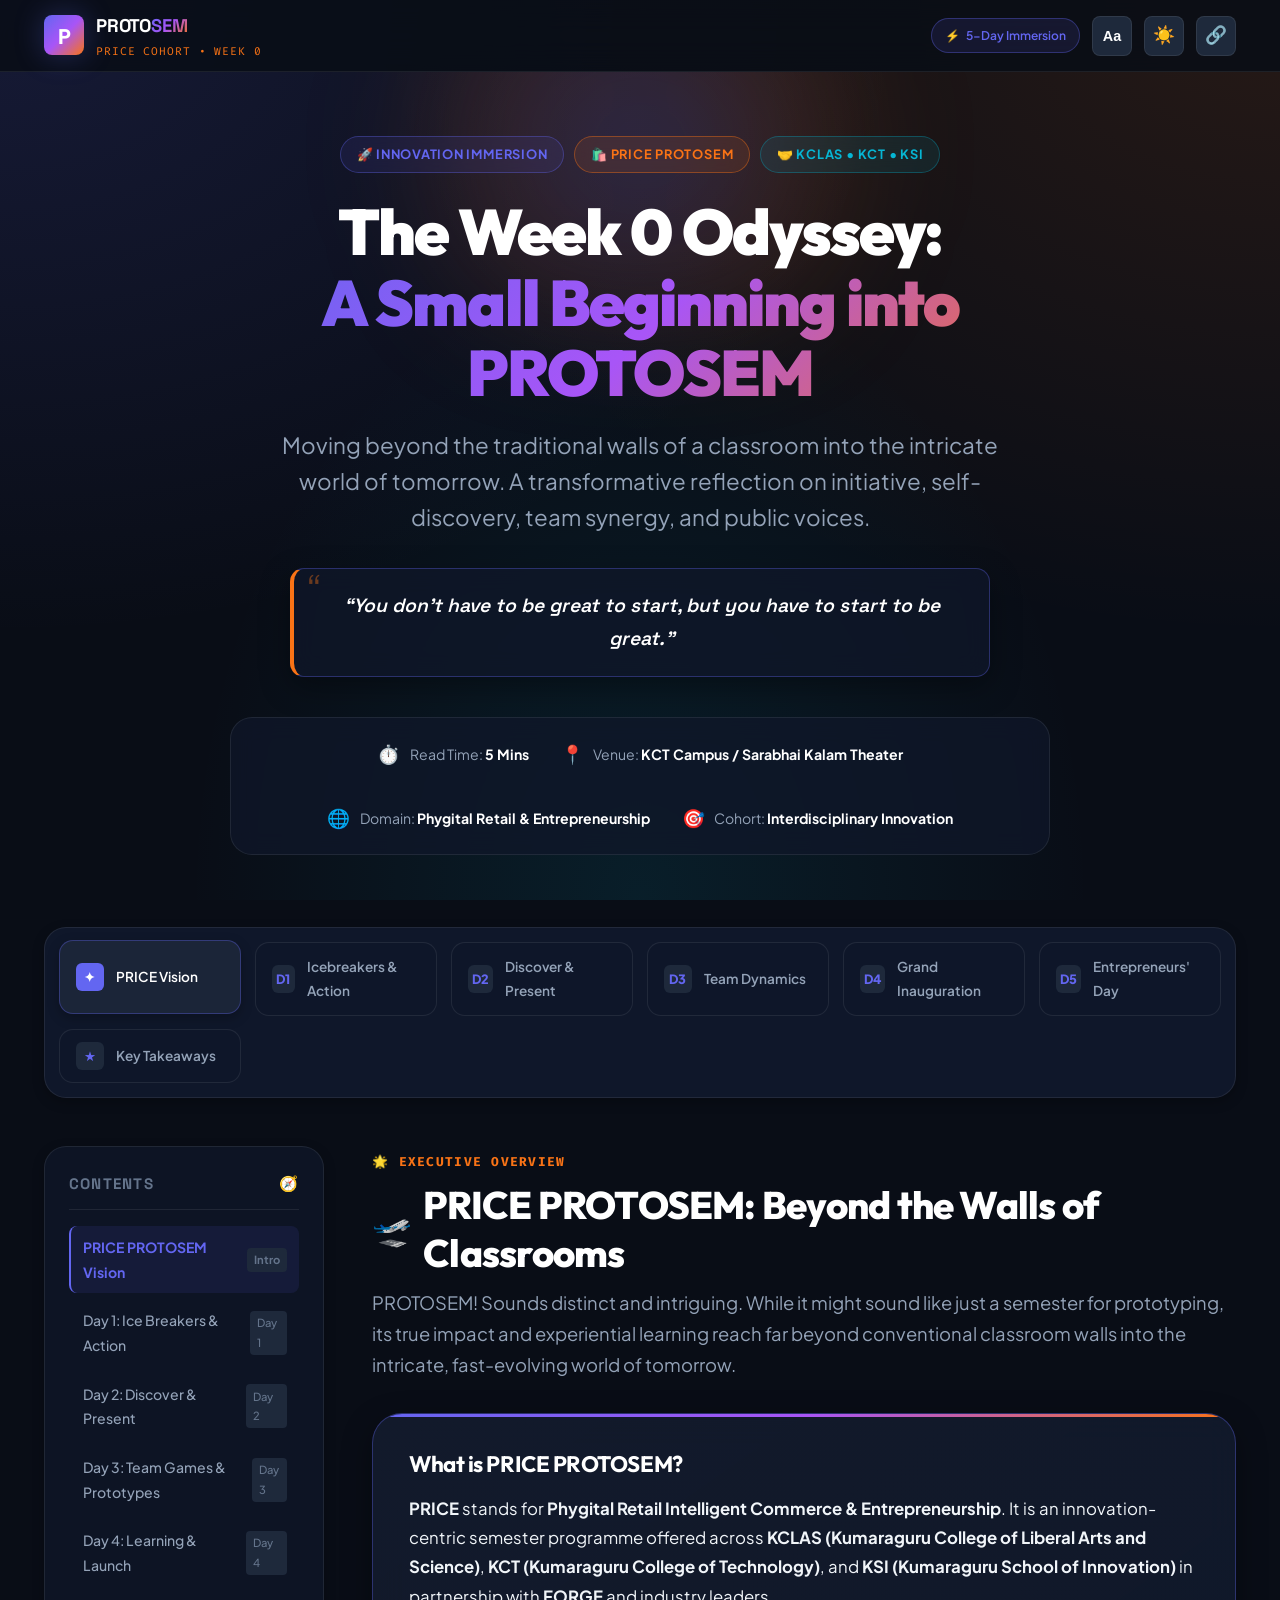
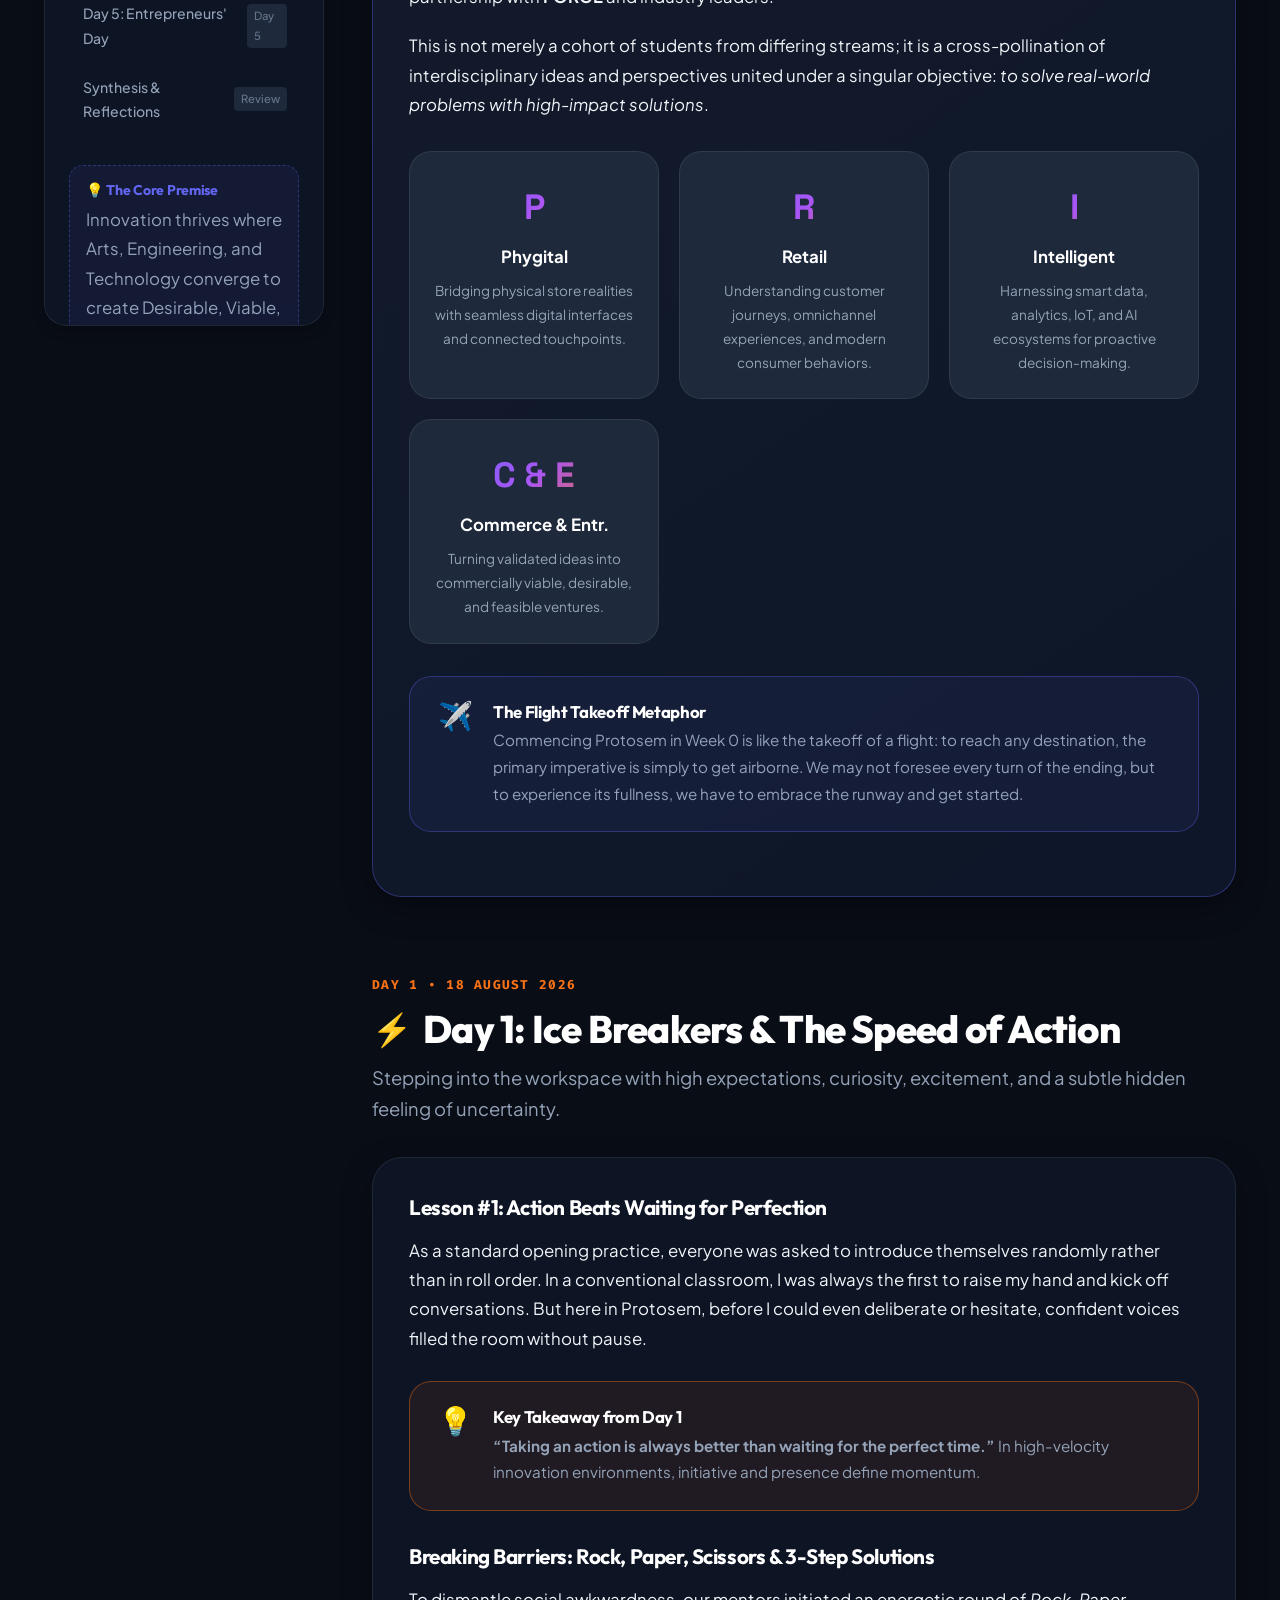
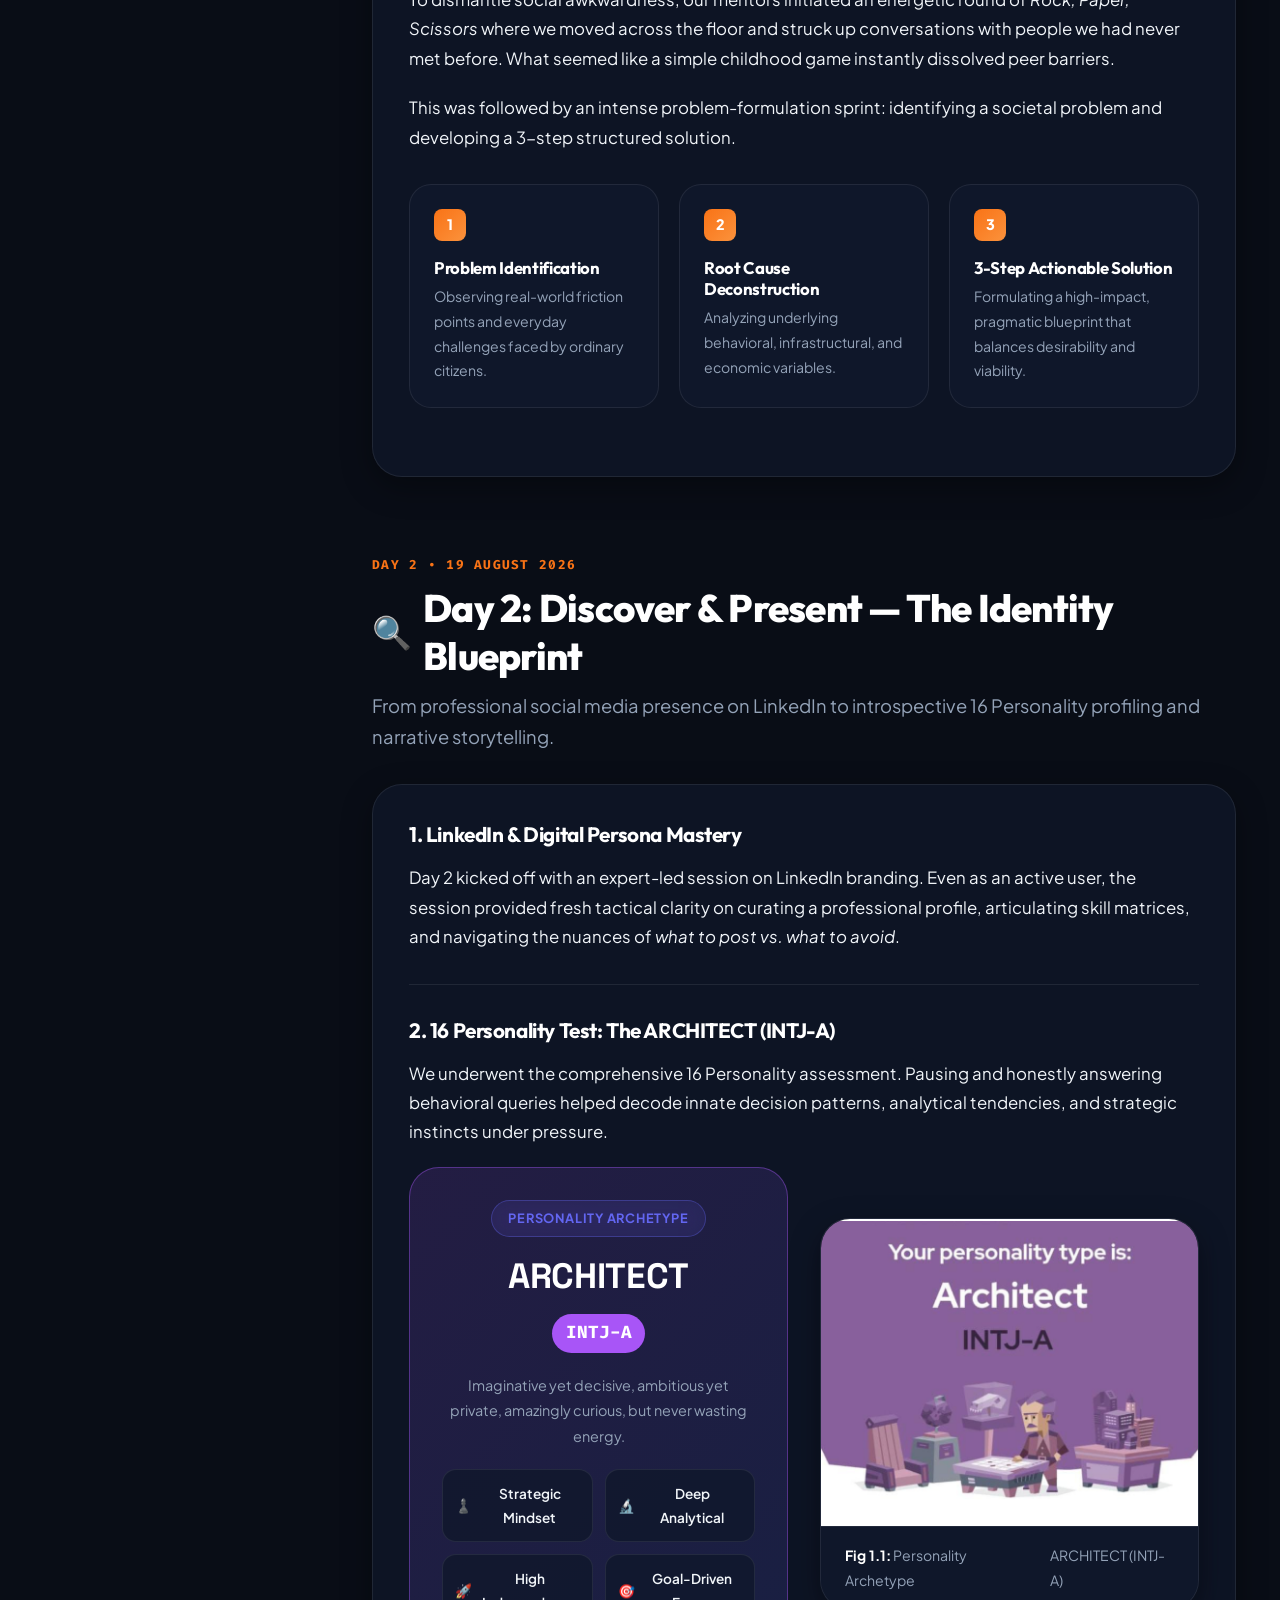
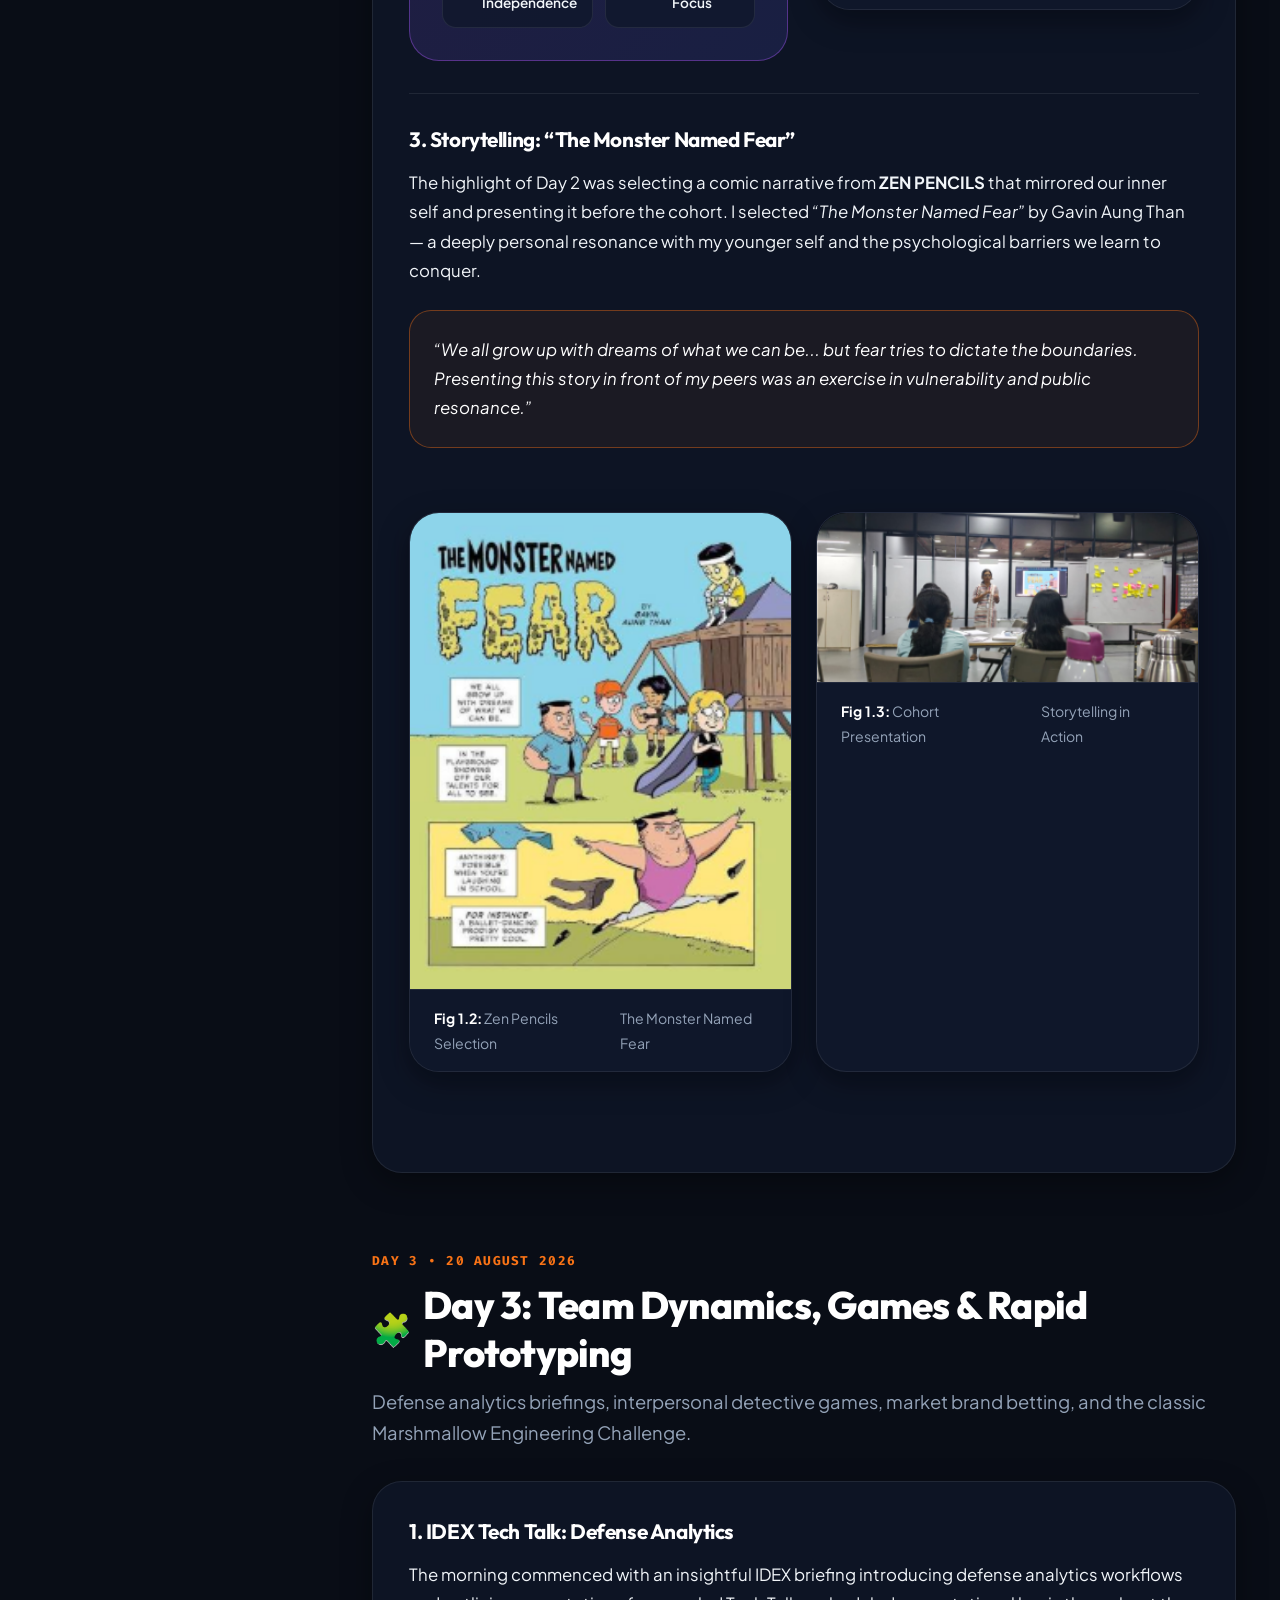
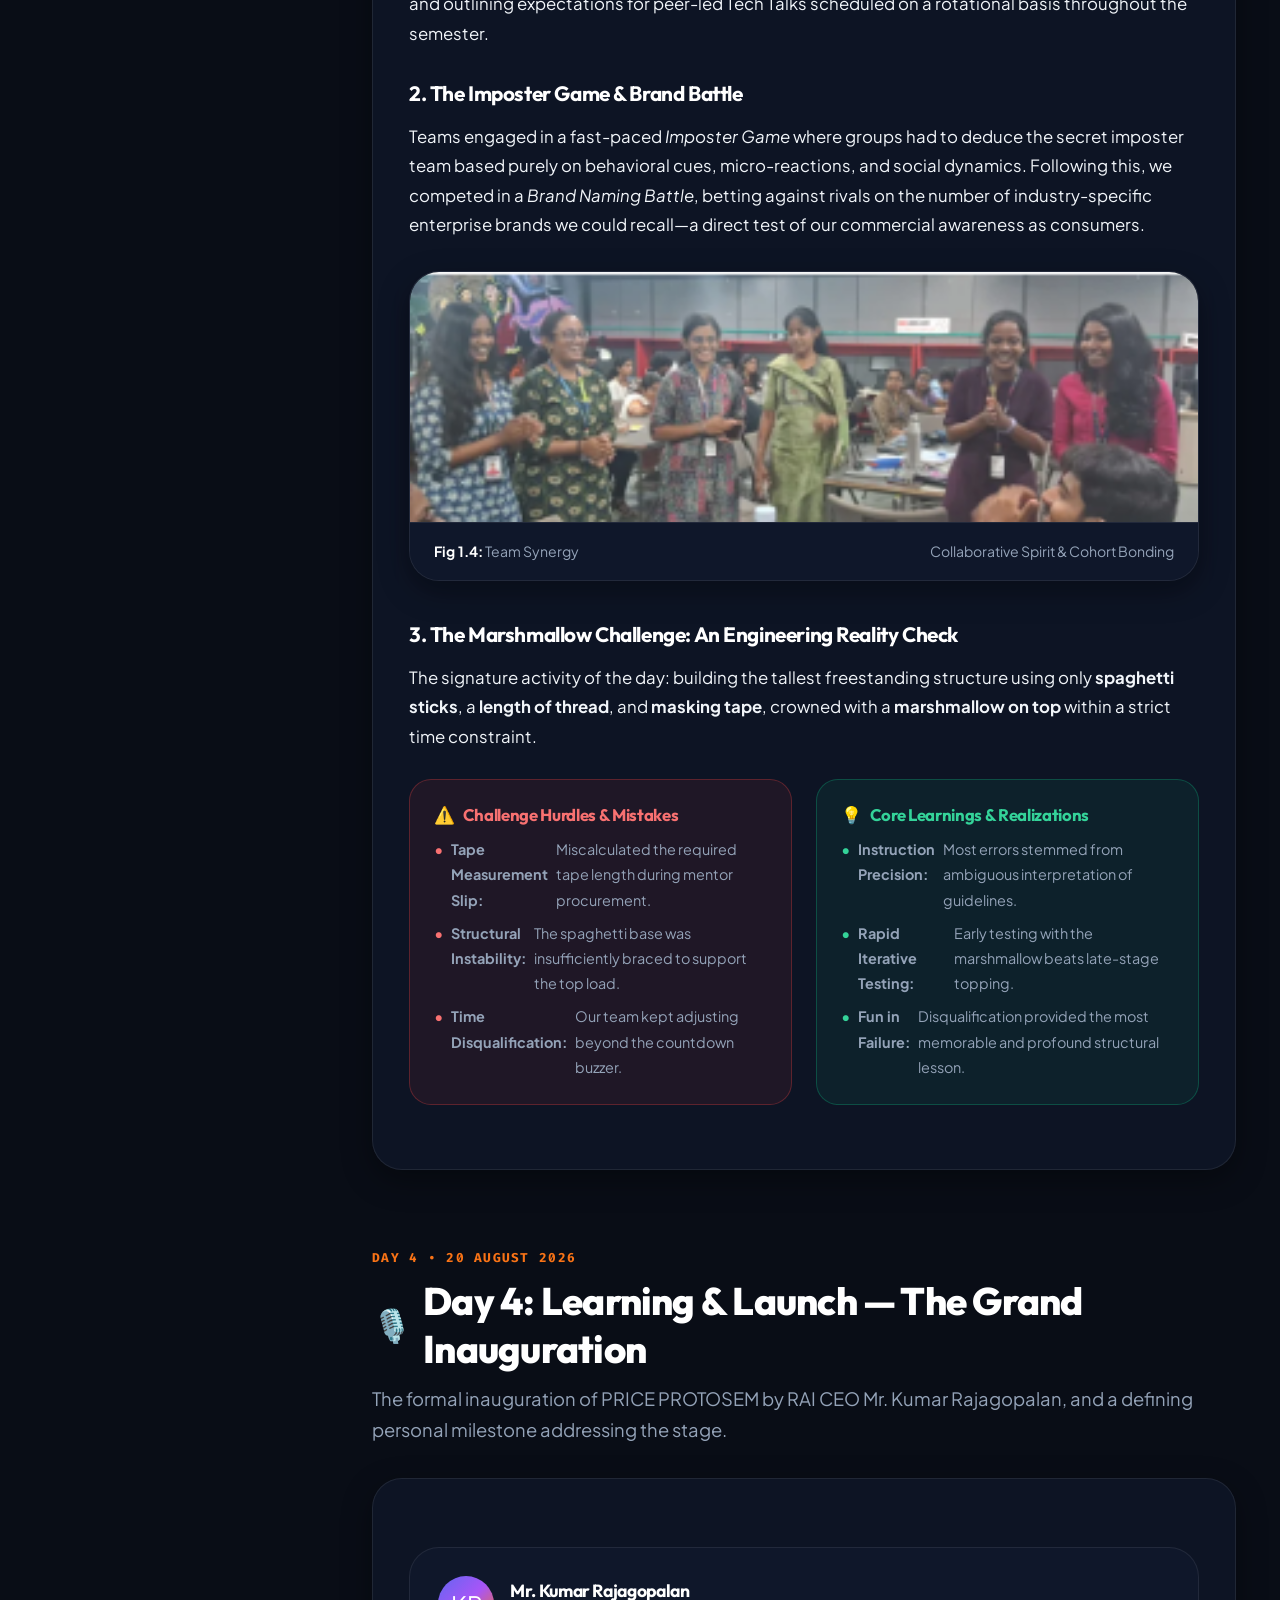
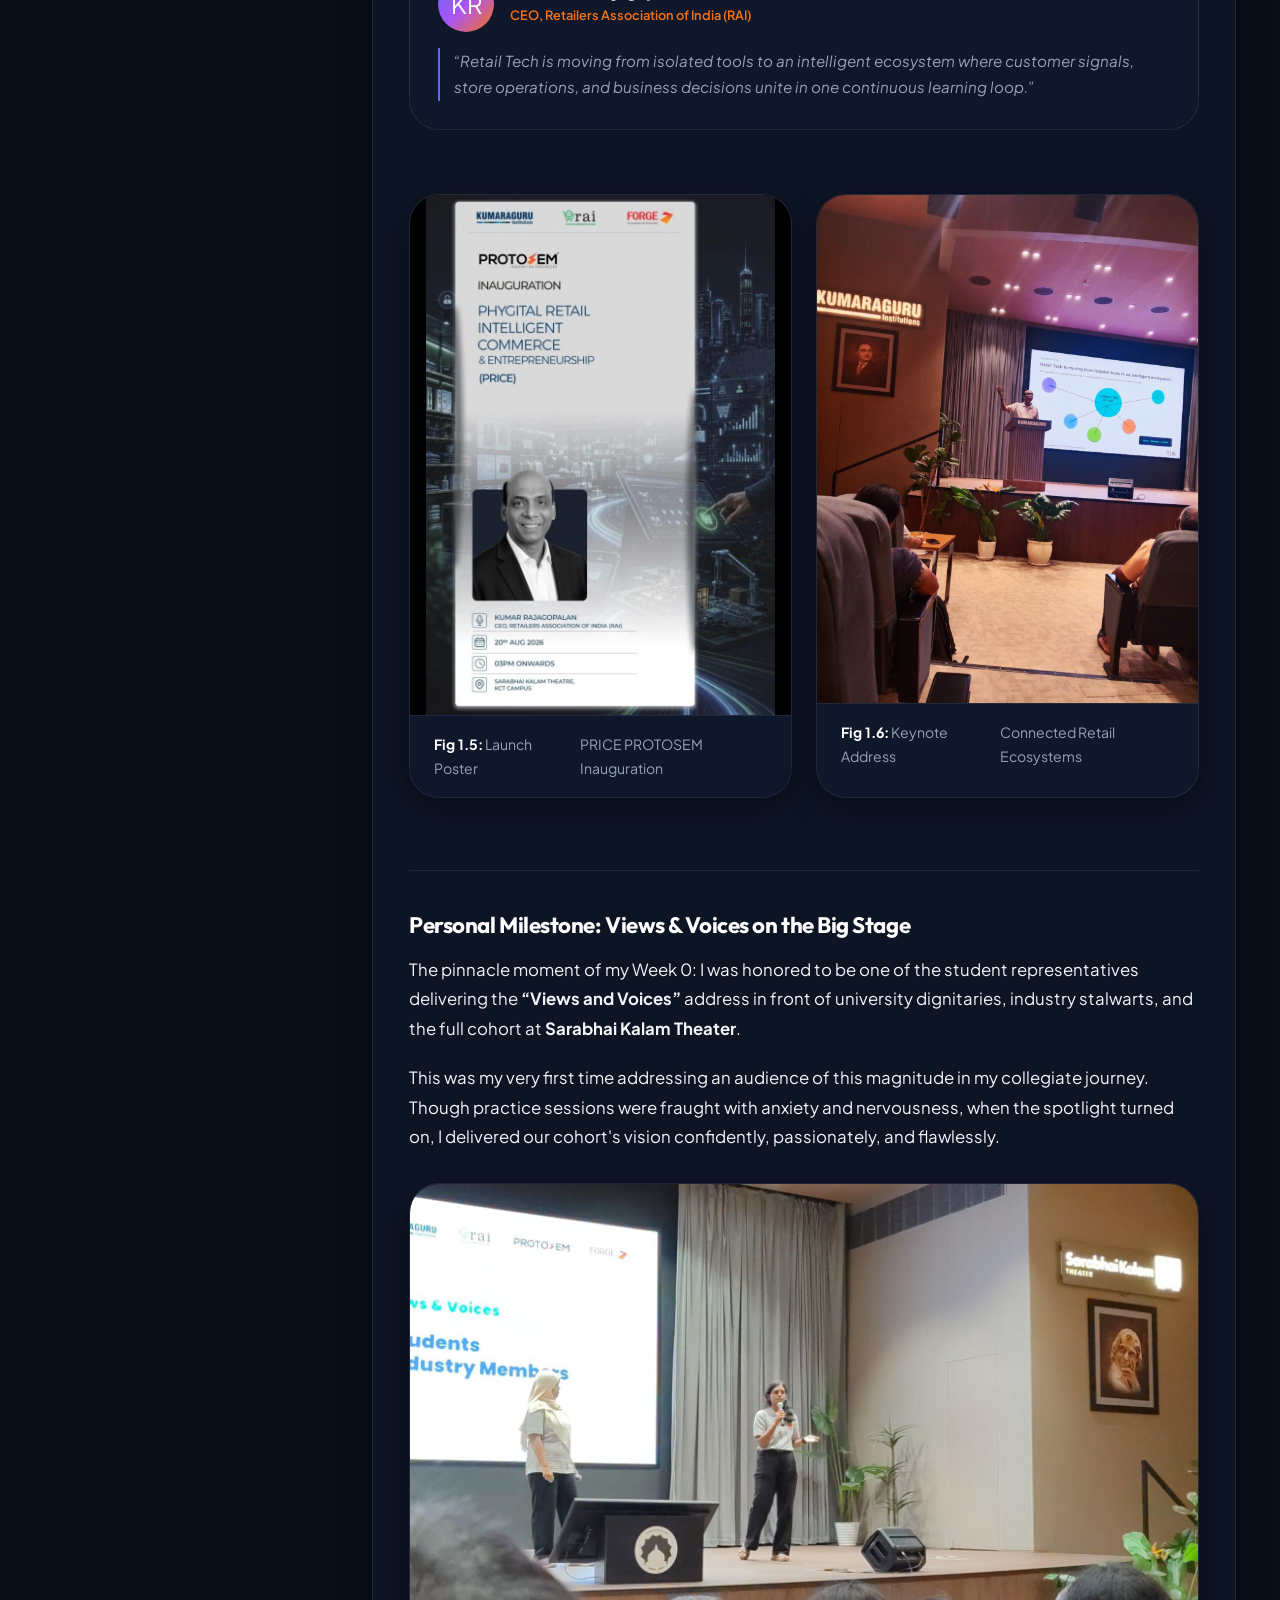
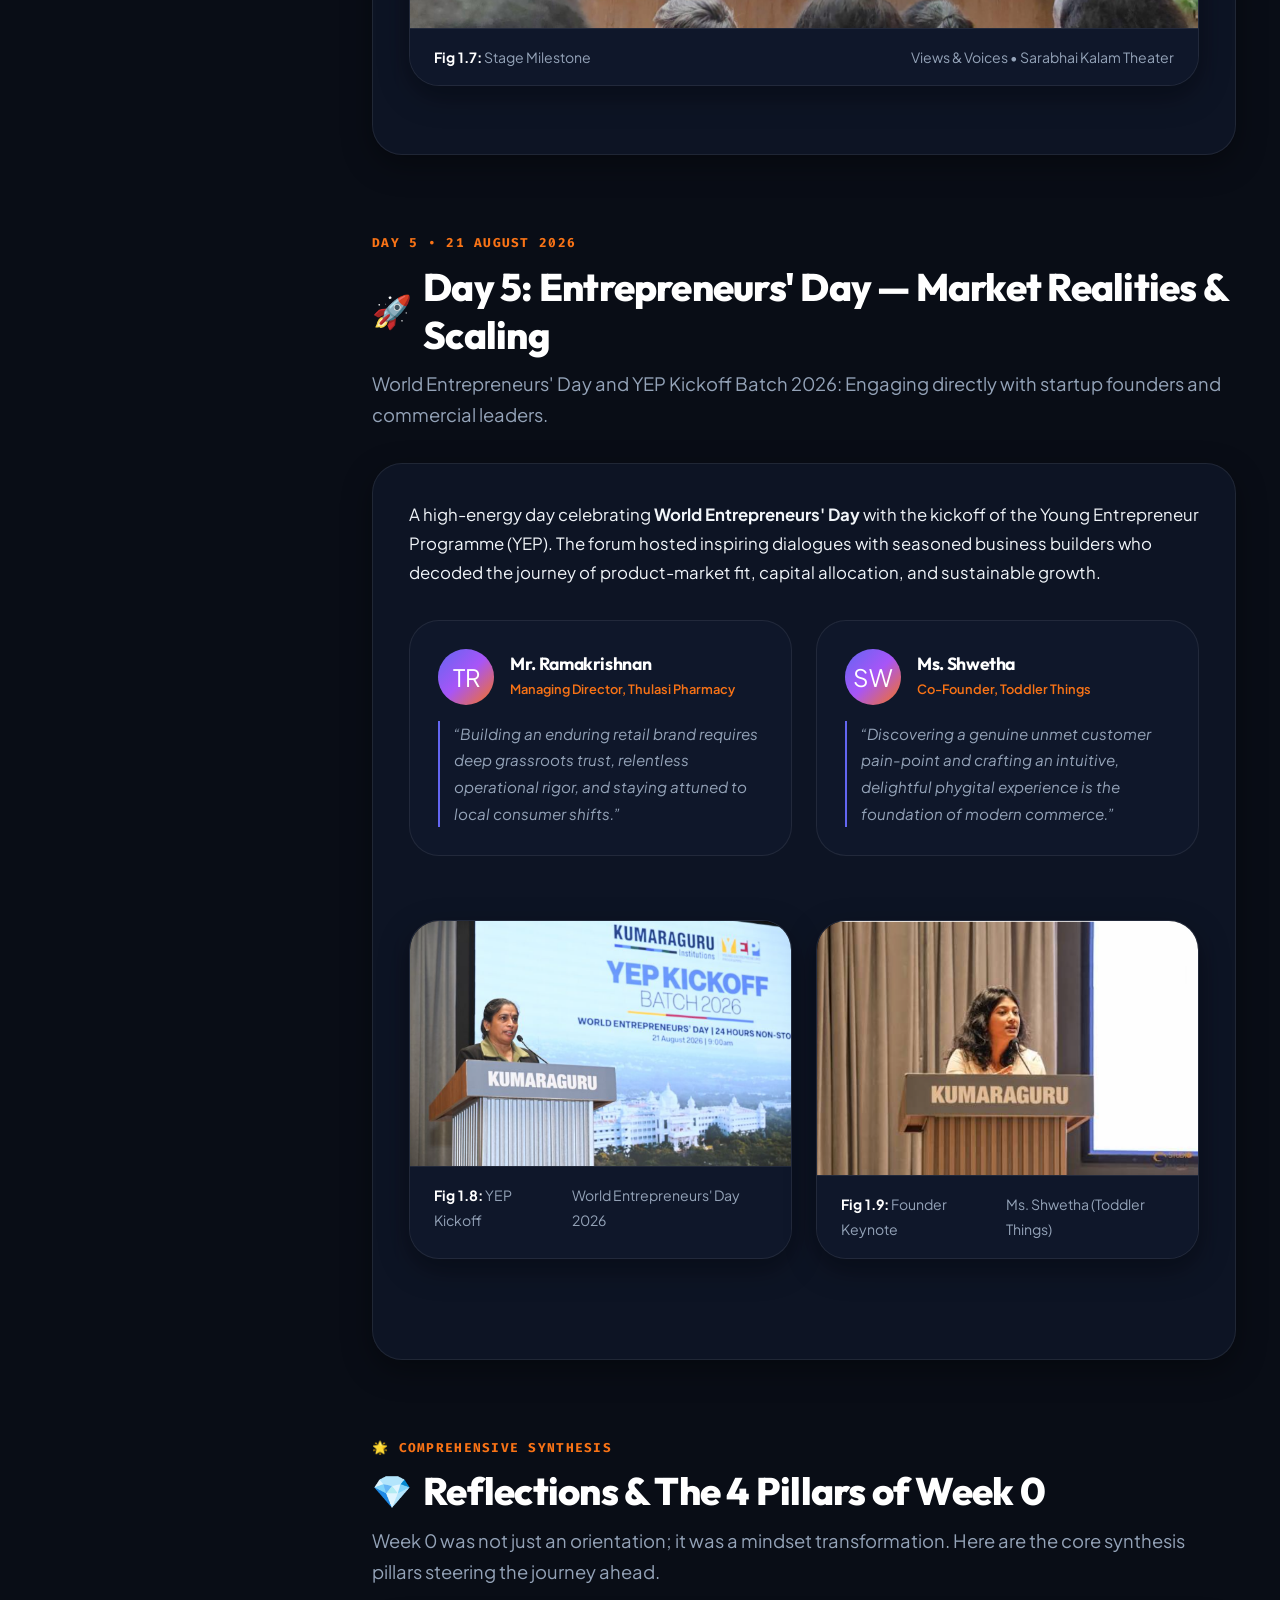
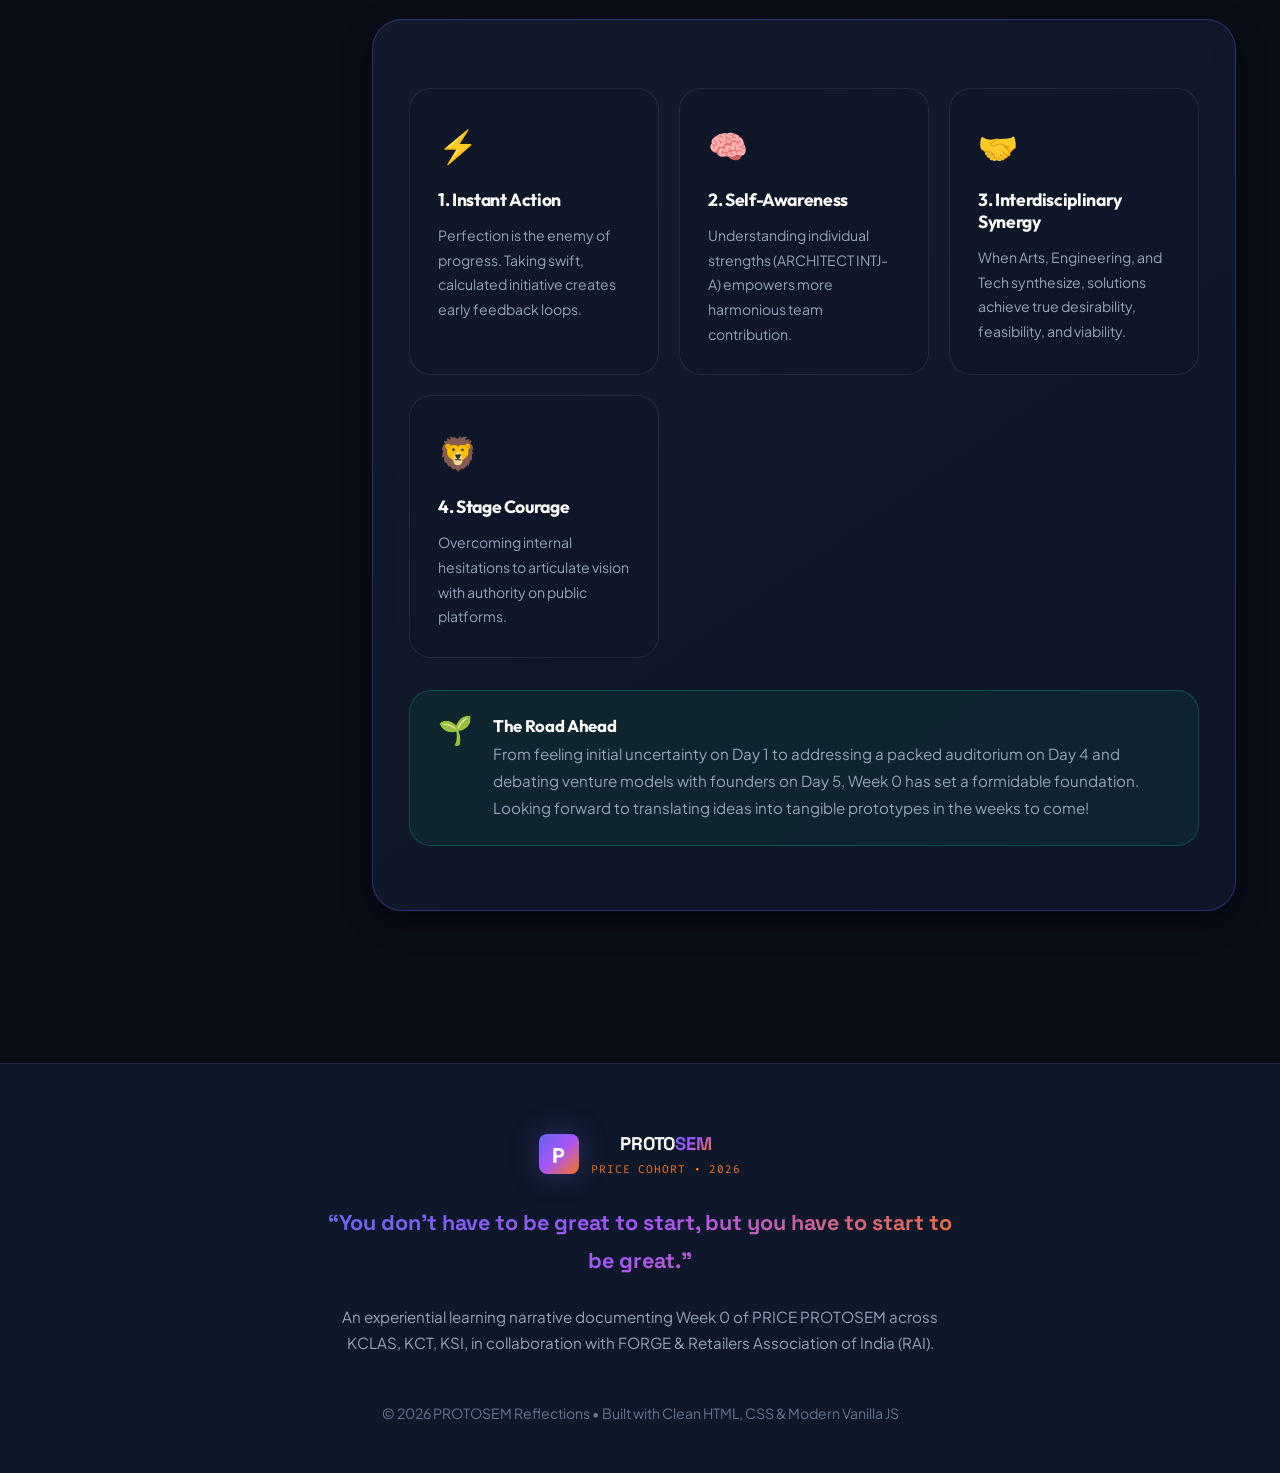
==== blogs/week0/index.html @ 446fb95b "feat: add PROTOSEM Week 0 interactive blog with 4 pillars and visual gallery" ====
<!DOCTYPE html>
<html lang="en" data-theme="dark">
<head>
  <meta charset="UTF-8">
  <meta name="viewport" content="width=device-width, initial-scale=1.0">
  <title>PROTOSEM: Week 0 Odyssey | PRICE Protosem Innovation Journey</title>
  <meta name="description" content="A comprehensive reflections blog and visual walkthrough of Week 0 at PRICE PROTOSEM: Phygital Retail Intelligent Commerce & Entrepreneurship across KCLAS, KCT, and KSI.">
  <meta name="author" content="PROTOSEM Innovator">

  <!-- Open Graph / Meta -->
  <meta property="og:type" content="article">
  <meta property="og:title" content="PROTOSEM: Week 0 Odyssey | PRICE Protosem Experience">
  <meta property="og:description" content="You don't have to be great to start, but you have to start to be great. Week 0 reflections on icebreakers, personality discovery, team dynamics, the grand inauguration, and entrepreneurship.">
  <meta property="og:image" content="assets/images/img_5.jpg">

  <!-- Stylesheet -->
  <link rel="stylesheet" href="assets/css/style.css">
  <link rel="icon" href="data:image/svg+xml,<svg xmlns='http://www.w3.org/2000/svg' viewBox='0 0 100 100'><text y='.9em' font-size='90'>🚀</text></svg>">
</head>
<body>

  <!-- Reading Progress Bar -->
  <div class="progress-container">
    <div class="progress-bar" id="progressBar"></div>
  </div>

  <!-- Top Sticky Navigation Bar -->
  <header class="site-header">
    <div class="header-container">
      <a href="#hero" class="brand-logo">
        <div class="brand-icon">P</div>
        <div class="brand-text">
          <div class="brand-title">PROTO<span>SEM</span></div>
          <div class="brand-sub">PRICE COHORT • WEEK 0</div>
        </div>
      </a>

      <div class="header-actions">
        <span class="nav-badge">
          <span>⚡</span> 5-Day Immersion
        </span>
        <button id="fontToggle" class="icon-btn" title="Toggle Font Size" aria-label="Toggle Font Size">
          <span style="font-weight: 800; font-size: 0.9rem;">Aa</span>
        </button>
        <button id="themeToggle" class="icon-btn" title="Switch Theme" aria-label="Toggle Theme">
          ☀️
        </button>
        <button id="shareBtn" class="icon-btn" title="Share Blog" aria-label="Share Blog">
          🔗
        </button>
      </div>
    </div>
  </header>

  <!-- Hero Section -->
  <section class="hero-section" id="hero">
    <div class="hero-glow"></div>
    <div class="hero-content">
      
      <div class="badge-row">
        <span class="pill-badge primary">🚀 Innovation Immersion</span>
        <span class="pill-badge orange">🛍️ PRICE Protosem</span>
        <span class="pill-badge cyan">🤝 KCLAS • KCT • KSI</span>
      </div>

      <h1 class="hero-title">
        The Week 0 Odyssey: <br>
        <span class="gradient-text">A Small Beginning into PROTOSEM</span>
      </h1>

      <p class="hero-subtitle">
        Moving beyond the traditional walls of a classroom into the intricate world of tomorrow. 
        A transformative reflection on initiative, self-discovery, team synergy, and public voices.
      </p>

      <div class="hero-quote-card">
        <span class="quote-mark">“</span>
        <div class="hero-quote-text">
          “You don’t have to be great to start, but you have to start to be great.”
        </div>
      </div>

      <div class="meta-stats-bar">
        <div class="meta-item">
          <span class="meta-icon">⏱️</span>
          <span>Read Time: <strong>5 Mins</strong></span>
        </div>
        <div class="meta-item">
          <span class="meta-icon">📍</span>
          <span>Venue: <strong>KCT Campus / Sarabhai Kalam Theater</strong></span>
        </div>
        <div class="meta-item">
          <span class="meta-icon">🌐</span>
          <span>Domain: <strong>Phygital Retail &amp; Entrepreneurship</strong></span>
        </div>
        <div class="meta-item">
          <span class="meta-icon">🎯</span>
          <span>Cohort: <strong>Interdisciplinary Innovation</strong></span>
        </div>
      </div>

    </div>
  </section>

  <!-- Quick Timeline Tracker Navigation -->
  <nav class="quick-nav-bar" aria-label="Week 0 Timeline">
    <div class="timeline-nav">
      <a href="#overview" class="timeline-btn active">
        <span class="day-num">✦</span>
        <span>PRICE Vision</span>
      </a>
      <a href="#day1" class="timeline-btn">
        <span class="day-num">D1</span>
        <span>Icebreakers &amp; Action</span>
      </a>
      <a href="#day2" class="timeline-btn">
        <span class="day-num">D2</span>
        <span>Discover &amp; Present</span>
      </a>
      <a href="#day3" class="timeline-btn">
        <span class="day-num">D3</span>
        <span>Team Dynamics</span>
      </a>
      <a href="#day4" class="timeline-btn">
        <span class="day-num">D4</span>
        <span>Grand Inauguration</span>
      </a>
      <a href="#day5" class="timeline-btn">
        <span class="day-num">D5</span>
        <span>Entrepreneurs' Day</span>
      </a>
      <a href="#synthesis" class="timeline-btn">
        <span class="day-num">★</span>
        <span>Key Takeaways</span>
      </a>
    </div>
  </nav>

  <!-- Main Grid Layout -->
  <div class="main-wrapper">

    <!-- Sticky Table of Contents Sidebar -->
    <aside class="sidebar-toc" aria-label="Table of contents">
      <div class="toc-header">
        <span>Contents</span>
        <span>🧭</span>
      </div>
      <ul class="toc-list">
        <li>
          <a href="#overview" class="toc-link active">
            <span>PRICE PROTOSEM Vision</span>
            <span class="toc-badge">Intro</span>
          </a>
        </li>
        <li>
          <a href="#day1" class="toc-link">
            <span>Day 1: Ice Breakers &amp; Action</span>
            <span class="toc-badge">Day 1</span>
          </a>
        </li>
        <li>
          <a href="#day2" class="toc-link">
            <span>Day 2: Discover &amp; Present</span>
            <span class="toc-badge">Day 2</span>
          </a>
        </li>
        <li>
          <a href="#day3" class="toc-link">
            <span>Day 3: Team Games &amp; Prototypes</span>
            <span class="toc-badge">Day 3</span>
          </a>
        </li>
        <li>
          <a href="#day4" class="toc-link">
            <span>Day 4: Learning &amp; Launch</span>
            <span class="toc-badge">Day 4</span>
          </a>
        </li>
        <li>
          <a href="#day5" class="toc-link">
            <span>Day 5: Entrepreneurs' Day</span>
            <span class="toc-badge">Day 5</span>
          </a>
        </li>
        <li>
          <a href="#synthesis" class="toc-link">
            <span>Synthesis &amp; Reflections</span>
            <span class="toc-badge">Review</span>
          </a>
        </li>
      </ul>

      <div class="sidebar-card">
        <h4>💡 The Core Premise</h4>
        <p>Innovation thrives where Arts, Engineering, and Technology converge to create Desirable, Viable, and Feasible solutions.</p>
      </div>
    </aside>

    <!-- Main Content Area -->
    <main class="content-area">

      <!-- Section: Overview & Vision -->
      <section class="story-section" id="overview">
        <div class="section-header">
          <div class="section-tag">🌟 Executive Overview</div>
          <h2 class="section-title">
            <span class="section-emoji">🛫</span>
            PRICE PROTOSEM: Beyond the Walls of Classrooms
          </h2>
          <p class="section-lead">
            PROTOSEM! Sounds distinct and intriguing. While it might sound like just a semester for prototyping, its true impact and experiential learning reach far beyond conventional classroom walls into the intricate, fast-evolving world of tomorrow.
          </p>
        </div>

        <div class="card highlight-card">
          <div class="card-top-accent"></div>
          <h3 style="margin-bottom: 1rem; font-size: 1.4rem;">What is PRICE PROTOSEM?</h3>
          <p>
            <strong>PRICE</strong> stands for <strong>Phygital Retail Intelligent Commerce &amp; Entrepreneurship</strong>. It is an innovation-centric semester programme offered across <strong>KCLAS (Kumaraguru College of Liberal Arts and Science)</strong>, <strong>KCT (Kumaraguru College of Technology)</strong>, and <strong>KSI (Kumaraguru School of Innovation)</strong> in partnership with <strong>FORGE</strong> and industry leaders.
          </p>
          <p>
            This is not merely a cohort of students from differing streams; it is a cross-pollination of interdisciplinary ideas and perspectives united under a singular objective: <em>to solve real-world problems with high-impact solutions</em>.
          </p>

          <!-- PRICE Breakdown Grid -->
          <div class="formula-grid">
            <div class="formula-card">
              <div class="formula-letter">P</div>
              <div class="formula-title">Phygital</div>
              <div class="formula-desc">Bridging physical store realities with seamless digital interfaces and connected touchpoints.</div>
            </div>
            <div class="formula-card">
              <div class="formula-letter">R</div>
              <div class="formula-title">Retail</div>
              <div class="formula-desc">Understanding customer journeys, omnichannel experiences, and modern consumer behaviors.</div>
            </div>
            <div class="formula-card">
              <div class="formula-letter">I</div>
              <div class="formula-title">Intelligent</div>
              <div class="formula-desc">Harnessing smart data, analytics, IoT, and AI ecosystems for proactive decision-making.</div>
            </div>
            <div class="formula-card">
              <div class="formula-letter">C &amp; E</div>
              <div class="formula-title">Commerce &amp; Entr.</div>
              <div class="formula-desc">Turning validated ideas into commercially viable, desirable, and feasible ventures.</div>
            </div>
          </div>

          <div class="insight-box">
            <div class="insight-icon">✈️</div>
            <div class="insight-content">
              <h4>The Flight Takeoff Metaphor</h4>
              <p>
                Commencing Protosem in Week 0 is like the takeoff of a flight: to reach any destination, the primary imperative is simply to get airborne. We may not foresee every turn of the ending, but to experience its fullness, we have to embrace the runway and get started.
              </p>
            </div>
          </div>
        </div>
      </section>

      <!-- Section: Day 1 -->
      <section class="story-section" id="day1">
        <div class="section-header">
          <div class="section-tag">Day 1 • 18 August 2026</div>
          <h2 class="section-title">
            <span class="section-emoji">⚡</span>
            Day 1: Ice Breakers &amp; The Speed of Action
          </h2>
          <p class="section-lead">
            Stepping into the workspace with high expectations, curiosity, excitement, and a subtle hidden feeling of uncertainty.
          </p>
        </div>

        <div class="card">
          <h3 style="margin-bottom: 1rem; font-size: 1.3rem;">Lesson #1: Action Beats Waiting for Perfection</h3>
          <p>
            As a standard opening practice, everyone was asked to introduce themselves randomly rather than in roll order. In a conventional classroom, I was always the first to raise my hand and kick off conversations. But here in Protosem, before I could even deliberate or hesitate, confident voices filled the room without pause.
          </p>

          <div class="insight-box orange">
            <div class="insight-icon">💡</div>
            <div class="insight-content">
              <h4>Key Takeaway from Day 1</h4>
              <p>
                <strong>“Taking an action is always better than waiting for the perfect time.”</strong> In high-velocity innovation environments, initiative and presence define momentum.
              </p>
            </div>
          </div>

          <h3 style="margin-top: 2rem; margin-bottom: 1rem; font-size: 1.3rem;">Breaking Barriers: Rock, Paper, Scissors &amp; 3-Step Solutions</h3>
          <p>
            To dismantle social awkwardness, our mentors initiated an energetic round of <em>Rock, Paper, Scissors</em> where we moved across the floor and struck up conversations with people we had never met before. What seemed like a simple childhood game instantly dissolved peer barriers.
          </p>
          <p>
            This was followed by an intense problem-formulation sprint: identifying a societal problem and developing a 3-step structured solution.
          </p>

          <!-- 3-Step Pipeline -->
          <div class="step-pipeline">
            <div class="step-card">
              <div class="step-badge">1</div>
              <h4>Problem Identification</h4>
              <p>Observing real-world friction points and everyday challenges faced by ordinary citizens.</p>
            </div>
            <div class="step-card">
              <div class="step-badge">2</div>
              <h4>Root Cause Deconstruction</h4>
              <p>Analyzing underlying behavioral, infrastructural, and economic variables.</p>
            </div>
            <div class="step-card">
              <div class="step-badge">3</div>
              <h4>3-Step Actionable Solution</h4>
              <p>Formulating a high-impact, pragmatic blueprint that balances desirability and viability.</p>
            </div>
          </div>
        </div>
      </section>

      <!-- Section: Day 2 -->
      <section class="story-section" id="day2">
        <div class="section-header">
          <div class="section-tag">Day 2 • 19 August 2026</div>
          <h2 class="section-title">
            <span class="section-emoji">🔍</span>
            Day 2: Discover &amp; Present — The Identity Blueprint
          </h2>
          <p class="section-lead">
            From professional social media presence on LinkedIn to introspective 16 Personality profiling and narrative storytelling.
          </p>
        </div>

        <div class="card">
          <h3 style="margin-bottom: 1rem; font-size: 1.3rem;">1. LinkedIn &amp; Digital Persona Mastery</h3>
          <p>
            Day 2 kicked off with an expert-led session on LinkedIn branding. Even as an active user, the session provided fresh tactical clarity on curating a professional profile, articulating skill matrices, and navigating the nuances of <em>what to post vs. what to avoid</em>.
          </p>

          <hr style="border: 0; border-top: 1px solid var(--border-subtle); margin: 2rem 0;">

          <h3 style="margin-bottom: 1rem; font-size: 1.3rem;">2. 16 Personality Test: The ARCHITECT (INTJ-A)</h3>
          <p>
            We underwent the comprehensive 16 Personality assessment. Pausing and honestly answering behavioral queries helped decode innate decision patterns, analytical tendencies, and strategic instincts under pressure.
          </p>

          <div class="personality-container">
            <div class="personality-badge-box">
              <span class="pill-badge primary">Personality Archetype</span>
              <div class="personality-type">ARCHITECT</div>
              <div class="personality-code">INTJ-A</div>
              <p style="font-size: 0.9rem; color: var(--text-muted); margin-bottom: 0;">
                Imaginative yet decisive, ambitious yet private, amazingly curious, but never wasting energy.
              </p>
              <div class="personality-traits">
                <div class="trait-item"><span>♟️</span> Strategic Mindset</div>
                <div class="trait-item"><span>🔬</span> Deep Analytical</div>
                <div class="trait-item"><span>🚀</span> High Independence</div>
                <div class="trait-item"><span>🎯</span> Goal-Driven Focus</div>
              </div>
            </div>

            <!-- Image 1 -->
            <div class="image-showcase">
              <div class="image-container">
                <img src="assets/images/img_1.png" alt="16 Personalities Result - Architect INTJ-A" data-caption="Official 16 Personalities Test Result: Architect (INTJ-A)">
                <div class="image-overlay-hint">🔍 Click to zoom</div>
              </div>
              <div class="image-caption">
                <span><strong>Fig 1.1:</strong> Personality Archetype</span>
                <span>ARCHITECT (INTJ-A)</span>
              </div>
            </div>
          </div>

          <hr style="border: 0; border-top: 1px solid var(--border-subtle); margin: 2rem 0;">

          <h3 style="margin-bottom: 1rem; font-size: 1.3rem;">3. Storytelling: “The Monster Named Fear”</h3>
          <p>
            The highlight of Day 2 was selecting a comic narrative from <strong>ZEN PENCILS</strong> that mirrored our inner self and presenting it before the cohort. I selected <em>“The Monster Named Fear”</em> by Gavin Aung Than — a deeply personal resonance with my younger self and the psychological barriers we learn to conquer.
          </p>

          <div class="story-quote-box">
            “We all grow up with dreams of what we can be... but fear tries to dictate the boundaries. Presenting this story in front of my peers was an exercise in vulnerability and public resonance.”
          </div>

          <!-- Image Grid for Zen Pencils comic and presentation -->
          <div class="image-grid-2">
            <!-- Image 2: Comic -->
            <div class="image-showcase">
              <div class="image-container">
                <img src="assets/images/img_2.png" alt="Zen Pencils - The Monster Named Fear" data-caption="Zen Pencils Comic: The Monster Named Fear by Gavin Aung Than">
                <div class="image-overlay-hint">🔍 Click to zoom</div>
              </div>
              <div class="image-caption">
                <span><strong>Fig 1.2:</strong> Zen Pencils Selection</span>
                <span>The Monster Named Fear</span>
              </div>
            </div>

            <!-- Image 3: Presenting in class -->
            <div class="image-showcase">
              <div class="image-container">
                <img src="assets/images/img_3.png" alt="Presenting Zen Pencils story in class" data-caption="Presenting 'The Monster Named Fear' before the PROTOSEM cohort">
                <div class="image-overlay-hint">🔍 Click to zoom</div>
              </div>
              <div class="image-caption">
                <span><strong>Fig 1.3:</strong> Cohort Presentation</span>
                <span>Storytelling in Action</span>
              </div>
            </div>
          </div>

        </div>
      </section>

      <!-- Section: Day 3 -->
      <section class="story-section" id="day3">
        <div class="section-header">
          <div class="section-tag">Day 3 • 20 August 2026</div>
          <h2 class="section-title">
            <span class="section-emoji">🧩</span>
            Day 3: Team Dynamics, Games &amp; Rapid Prototyping
          </h2>
          <p class="section-lead">
            Defense analytics briefings, interpersonal detective games, market brand betting, and the classic Marshmallow Engineering Challenge.
          </p>
        </div>

        <div class="card">
          <h3 style="margin-bottom: 1rem; font-size: 1.3rem;">1. IDEX Tech Talk: Defense Analytics</h3>
          <p>
            The morning commenced with an insightful IDEX briefing introducing defense analytics workflows and outlining expectations for peer-led Tech Talks scheduled on a rotational basis throughout the semester.
          </p>

          <h3 style="margin-top: 2rem; margin-bottom: 1rem; font-size: 1.3rem;">2. The Imposter Game &amp; Brand Battle</h3>
          <p>
            Teams engaged in a fast-paced <em>Imposter Game</em> where groups had to deduce the secret imposter team based purely on behavioral cues, micro-reactions, and social dynamics. Following this, we competed in a <em>Brand Naming Battle</em>, betting against rivals on the number of industry-specific enterprise brands we could recall—a direct test of our commercial awareness as consumers.
          </p>

          <!-- Image 4: Team Photo -->
          <div class="image-showcase">
            <div class="image-container">
              <img src="assets/images/img_4.png" alt="PROTOSEM Cohort playing team games and laughing together" data-caption="Laughter, collaboration, and high-energy deduction during Day 3 team games">
              <div class="image-overlay-hint">🔍 Click to zoom</div>
            </div>
            <div class="image-caption">
              <span><strong>Fig 1.4:</strong> Team Synergy</span>
              <span>Collaborative Spirit &amp; Cohort Bonding</span>
            </div>
          </div>

          <h3 style="margin-top: 2.5rem; margin-bottom: 1rem; font-size: 1.3rem;">3. The Marshmallow Challenge: An Engineering Reality Check</h3>
          <p>
            The signature activity of the day: building the tallest freestanding structure using only <strong>spaghetti sticks</strong>, a <strong>length of thread</strong>, and <strong>masking tape</strong>, crowned with a <strong>marshmallow on top</strong> within a strict time constraint.
          </p>

          <!-- Post-Mortem Grid -->
          <div class="post-mortem-grid">
            <div class="pm-card error">
              <h4><span>⚠️</span> Challenge Hurdles &amp; Mistakes</h4>
              <ul>
                <li><strong>Tape Measurement Slip:</strong> Miscalculated the required tape length during mentor procurement.</li>
                <li><strong>Structural Instability:</strong> The spaghetti base was insufficiently braced to support the top load.</li>
                <li><strong>Time Disqualification:</strong> Our team kept adjusting beyond the countdown buzzer.</li>
              </ul>
            </div>

            <div class="pm-card learning">
              <h4><span>💡</span> Core Learnings &amp; Realizations</h4>
              <ul>
                <li><strong>Instruction Precision:</strong> Most errors stemmed from ambiguous interpretation of guidelines.</li>
                <li><strong>Rapid Iterative Testing:</strong> Early testing with the marshmallow beats late-stage topping.</li>
                <li><strong>Fun in Failure:</strong> Disqualification provided the most memorable and profound structural lesson.</li>
              </ul>
            </div>
          </div>
        </div>
      </section>

      <!-- Section: Day 4 -->
      <section class="story-section" id="day4">
        <div class="section-header">
          <div class="section-tag">Day 4 • 20 August 2026</div>
          <h2 class="section-title">
            <span class="section-emoji">🎙️</span>
            Day 4: Learning &amp; Launch — The Grand Inauguration
          </h2>
          <p class="section-lead">
            The formal inauguration of PRICE PROTOSEM by RAI CEO Mr. Kumar Rajagopalan, and a defining personal milestone addressing the stage.
          </p>
        </div>

        <div class="card">
          <div class="speaker-grid">
            <div class="speaker-card">
              <div class="speaker-header">
                <div class="speaker-avatar">KR</div>
                <div class="speaker-meta">
                  <h4>Mr. Kumar Rajagopalan</h4>
                  <div class="speaker-role">CEO, Retailers Association of India (RAI)</div>
                </div>
              </div>
              <p class="speaker-quote">
                “Retail Tech is moving from isolated tools to an intelligent ecosystem where customer signals, store operations, and business decisions unite in one continuous learning loop.”
              </p>
            </div>
          </div>

          <!-- Image 6: Poster & Image 7: Presentation Stage -->
          <div class="image-grid-2">
            <div class="image-showcase">
              <div class="image-container">
                <img src="assets/images/img_6.jpg" alt="Inauguration Poster of PRICE PROTOSEM with Kumar Rajagopalan" data-caption="Official Inauguration Poster: Phygital Retail Intelligent Commerce & Entrepreneurship (PRICE)">
                <div class="image-overlay-hint">🔍 Click to zoom</div>
              </div>
              <div class="image-caption">
                <span><strong>Fig 1.5:</strong> Launch Poster</span>
                <span>PRICE PROTOSEM Inauguration</span>
              </div>
            </div>

            <div class="image-showcase">
              <div class="image-container">
                <img src="assets/images/img_7.jpg" alt="Kumar Rajagopalan presenting Connected Retail on stage at Sarabhai Kalam Theater" data-caption="Mr. Kumar Rajagopalan delivering the keynote on Connected Retail & Intelligent Ecosystems">
                <div class="image-overlay-hint">🔍 Click to zoom</div>
              </div>
              <div class="image-caption">
                <span><strong>Fig 1.6:</strong> Keynote Address</span>
                <span>Connected Retail Ecosystems</span>
              </div>
            </div>
          </div>

          <hr style="border: 0; border-top: 1px solid var(--border-subtle); margin: 2.5rem 0;">

          <h3 style="margin-bottom: 1rem; font-size: 1.4rem;">Personal Milestone: Views &amp; Voices on the Big Stage</h3>
          <p>
            The pinnacle moment of my Week 0: I was honored to be one of the student representatives delivering the <strong>“Views and Voices”</strong> address in front of university dignitaries, industry stalwarts, and the full cohort at <strong>Sarabhai Kalam Theater</strong>.
          </p>
          <p>
            This was my very first time addressing an audience of this magnitude in my collegiate journey. Though practice sessions were fraught with anxiety and nervousness, when the spotlight turned on, I delivered our cohort's vision confidently, passionately, and flawlessly.
          </p>

          <!-- Image 5: On Stage Photo -->
          <div class="image-showcase">
            <div class="image-container">
              <img src="assets/images/img_5.jpg" alt="Student speaking confidently on stage during Views & Voices at Sarabhai Kalam Theater" data-caption="Addressing the auditorium with clarity and poise during 'Views & Voices' at Sarabhai Kalam Theater">
              <div class="image-overlay-hint">🔍 Click to zoom</div>
            </div>
            <div class="image-caption">
              <span><strong>Fig 1.7:</strong> Stage Milestone</span>
              <span>Views &amp; Voices • Sarabhai Kalam Theater</span>
            </div>
          </div>
        </div>
      </section>

      <!-- Section: Day 5 -->
      <section class="story-section" id="day5">
        <div class="section-header">
          <div class="section-tag">Day 5 • 21 August 2026</div>
          <h2 class="section-title">
            <span class="section-emoji">🚀</span>
            Day 5: Entrepreneurs' Day — Market Realities &amp; Scaling
          </h2>
          <p class="section-lead">
            World Entrepreneurs' Day and YEP Kickoff Batch 2026: Engaging directly with startup founders and commercial leaders.
          </p>
        </div>

        <div class="card">
          <p>
            A high-energy day celebrating <strong>World Entrepreneurs' Day</strong> with the kickoff of the Young Entrepreneur Programme (YEP). The forum hosted inspiring dialogues with seasoned business builders who decoded the journey of product-market fit, capital allocation, and sustainable growth.
          </p>

          <div class="speaker-grid">
            <div class="speaker-card">
              <div class="speaker-header">
                <div class="speaker-avatar">TR</div>
                <div class="speaker-meta">
                  <h4>Mr. Ramakrishnan</h4>
                  <div class="speaker-role">Managing Director, Thulasi Pharmacy</div>
                </div>
              </div>
              <p class="speaker-quote">
                “Building an enduring retail brand requires deep grassroots trust, relentless operational rigor, and staying attuned to local consumer shifts.”
              </p>
            </div>

            <div class="speaker-card">
              <div class="speaker-header">
                <div class="speaker-avatar">SW</div>
                <div class="speaker-meta">
                  <h4>Ms. Shwetha</h4>
                  <div class="speaker-role">Co-Founder, Toddler Things</div>
                </div>
              </div>
              <p class="speaker-quote">
                “Discovering a genuine unmet customer pain-point and crafting an intuitive, delightful phygital experience is the foundation of modern commerce.”
              </p>
            </div>
          </div>

          <!-- Image 8 & Image 9: World Entrepreneurs Day and Shwetha -->
          <div class="image-grid-2">
            <div class="image-showcase">
              <div class="image-container">
                <img src="assets/images/img_8.png" alt="Kumaraguru Institutions - YEP Kickoff Batch 2026 on World Entrepreneurs Day" data-caption="World Entrepreneurs' Day & YEP Kickoff Batch 2026 at Kumaraguru Institutions">
                <div class="image-overlay-hint">🔍 Click to zoom</div>
              </div>
              <div class="image-caption">
                <span><strong>Fig 1.8:</strong> YEP Kickoff</span>
                <span>World Entrepreneurs' Day 2026</span>
              </div>
            </div>

            <div class="image-showcase">
              <div class="image-container">
                <img src="assets/images/img_9.png" alt="Ms. Shwetha speaking at the podium on stage" data-caption="Ms. Shwetha, Co-Founder of Toddler Things, sharing entrepreneurial insights from the podium">
                <div class="image-overlay-hint">🔍 Click to zoom</div>
              </div>
              <div class="image-caption">
                <span><strong>Fig 1.9:</strong> Founder Keynote</span>
                <span>Ms. Shwetha (Toddler Things)</span>
              </div>
            </div>
          </div>
        </div>
      </section>

      <!-- Section: Key Takeaways & Synthesis -->
      <section class="story-section" id="synthesis">
        <div class="section-header">
          <div class="section-tag">🌟 Comprehensive Synthesis</div>
          <h2 class="section-title">
            <span class="section-emoji">💎</span>
            Reflections &amp; The 4 Pillars of Week 0
          </h2>
          <p class="section-lead">
            Week 0 was not just an orientation; it was a mindset transformation. Here are the core synthesis pillars steering the journey ahead.
          </p>
        </div>

        <div class="card highlight-card">
          <div class="synthesis-grid">
            <div class="synthesis-card">
              <div class="synthesis-icon">⚡</div>
              <h4>1. Instant Action</h4>
              <p>Perfection is the enemy of progress. Taking swift, calculated initiative creates early feedback loops.</p>
            </div>

            <div class="synthesis-card">
              <div class="synthesis-icon">🧠</div>
              <h4>2. Self-Awareness</h4>
              <p>Understanding individual strengths (ARCHITECT INTJ-A) empowers more harmonious team contribution.</p>
            </div>

            <div class="synthesis-card">
              <div class="synthesis-icon">🤝</div>
              <h4>3. Interdisciplinary Synergy</h4>
              <p>When Arts, Engineering, and Tech synthesize, solutions achieve true desirability, feasibility, and viability.</p>
            </div>

            <div class="synthesis-card">
              <div class="synthesis-icon">🦁</div>
              <h4>4. Stage Courage</h4>
              <p>Overcoming internal hesitations to articulate vision with authority on public platforms.</p>
            </div>
          </div>

          <div class="insight-box emerald" style="margin-top: 2rem;">
            <div class="insight-icon">🌱</div>
            <div class="insight-content">
              <h4>The Road Ahead</h4>
              <p>
                From feeling initial uncertainty on Day 1 to addressing a packed auditorium on Day 4 and debating venture models with founders on Day 5, Week 0 has set a formidable foundation. Looking forward to translating ideas into tangible prototypes in the weeks to come!
              </p>
            </div>
          </div>
        </div>
      </section>

    </main>
  </div>

  <!-- Lightbox Modal for High-Res Image View -->
  <div class="lightbox-modal" id="lightboxModal" role="dialog" aria-modal="true" aria-label="Image Preview">
    <div class="lightbox-content">
      <button class="lightbox-close" id="lightboxClose" title="Close (Esc)">✕</button>
      <img src="" alt="" class="lightbox-img" id="lightboxImg">
      <div class="lightbox-caption" id="lightboxCaption"></div>
    </div>
  </div>

  <!-- Back to Top Button -->
  <button class="back-to-top" id="backToTop" title="Back to Top" aria-label="Back to Top">
    ↑
  </button>

  <!-- Site Footer -->
  <footer class="site-footer">
    <div class="footer-content">
      <div class="brand-logo" style="justify-content: center;">
        <div class="brand-icon">P</div>
        <div class="brand-text">
          <div class="brand-title">PROTO<span>SEM</span></div>
          <div class="brand-sub">PRICE COHORT • 2026</div>
        </div>
      </div>
      <div class="footer-quote">
        “You don’t have to be great to start, but you have to start to be great.”
      </div>
      <p style="color: var(--text-muted); max-width: 600px; font-size: 0.95rem;">
        An experiential learning narrative documenting Week 0 of PRICE PROTOSEM across KCLAS, KCT, KSI, in collaboration with FORGE &amp; Retailers Association of India (RAI).
      </p>
      <div class="footer-meta">
        © 2026 PROTOSEM Reflections • Built with Clean HTML, CSS &amp; Modern Vanilla JS
      </div>
    </div>
  </footer>

  <!-- Scripts -->
  <script src="assets/js/main.js"></script>
</body>
</html>
---- blogs/week0/assets/css/style.css ----
/* ==========================================================================
   PROTOSEM WEEK 0 - EDITORIAL DESIGN SYSTEM
   Modern, Ultra-Clean, Glassmorphism, Micro-Animations & Responsive Design
   ========================================================================== */

@import url('https://fonts.googleapis.com/css2?family=Outfit:wght@300;400;500;600;700;800;900&family=Plus+Jakarta+Sans:ital,wght@0,300;0,400;0,500;0,600;0,700;0,800;1,400;1,600&family=Space+Grotesk:wght@500;600;700&family=Fira+Code:wght@400;500;600&display=swap');

:root {
  /* Dark Theme (Default) */
  --bg-primary: #090d16;
  --bg-secondary: #0f172a;
  --bg-tertiary: #1e293b;
  --bg-card: rgba(15, 23, 42, 0.75);
  --bg-card-hover: rgba(30, 41, 59, 0.85);
  --bg-glass: rgba(15, 23, 42, 0.65);
  --bg-glass-heavy: rgba(9, 13, 22, 0.85);
  
  --border-subtle: rgba(255, 255, 255, 0.08);
  --border-medium: rgba(255, 255, 255, 0.14);
  --border-glow: rgba(99, 102, 241, 0.35);
  --border-accent: rgba(249, 115, 22, 0.4);

  --text-main: #f1f5f9;
  --text-muted: #94a3b8;
  --text-dim: #64748b;
  --text-heading: #ffffff;
  --text-inverse: #090d16;

  /* Accent Colors */
  --brand-primary: #6366f1;       /* Electric Indigo */
  --brand-primary-glow: rgba(99, 102, 241, 0.25);
  --brand-secondary: #f97316;     /* Sunset Orange */
  --brand-secondary-glow: rgba(249, 115, 22, 0.25);
  --brand-cyan: #06b6d4;          /* Cyber Cyan */
  --brand-emerald: #10b981;       /* Innovation Emerald */
  --brand-purple: #a855f7;       /* Royal Purple */
  --brand-amber: #f59e0b;        /* Gold Amber */

  /* Gradients */
  --grad-hero: linear-gradient(135deg, #6366f1 0%, #a855f7 50%, #f97316 100%);
  --grad-orange: linear-gradient(135deg, #f97316 0%, #fb923c 100%);
  --grad-cyan: linear-gradient(135deg, #06b6d4 0%, #3b82f6 100%);
  --grad-emerald: linear-gradient(135deg, #10b981 0%, #059669 100%);
  --grad-purple: linear-gradient(135deg, #8b5cf6 0%, #ec4899 100%);
  --grad-dark-mesh: radial-gradient(at 0% 0%, rgba(99, 102, 241, 0.15) 0, transparent 50%),
                    radial-gradient(at 100% 0%, rgba(249, 115, 22, 0.12) 0, transparent 50%),
                    radial-gradient(at 50% 100%, rgba(6, 182, 212, 0.1) 0, transparent 50%);

  /* Shadows */
  --shadow-sm: 0 4px 12px rgba(0, 0, 0, 0.25);
  --shadow-md: 0 10px 30px rgba(0, 0, 0, 0.35);
  --shadow-lg: 0 20px 50px rgba(0, 0, 0, 0.5);
  --shadow-glow-primary: 0 0 30px rgba(99, 102, 241, 0.3);
  --shadow-glow-orange: 0 0 30px rgba(249, 115, 22, 0.3);

  /* Fonts */
  --font-display: 'Outfit', sans-serif;
  --font-heading: 'Space Grotesk', sans-serif;
  --font-body: 'Plus Jakarta Sans', sans-serif;
  --font-mono: 'Fira Code', monospace;

  /* Layout */
  --header-height: 72px;
  --max-width: 1240px;
  --radius-sm: 8px;
  --radius-md: 14px;
  --radius-lg: 22px;
  --radius-xl: 30px;
  --transition-fast: 0.2s cubic-bezier(0.4, 0, 0.2, 1);
  --transition-normal: 0.3s cubic-bezier(0.4, 0, 0.2, 1);
  --transition-bounce: 0.5s cubic-bezier(0.34, 1.56, 0.64, 1);
}

/* Light Theme Variables */
[data-theme="light"] {
  --bg-primary: #f8fafc;
  --bg-secondary: #ffffff;
  --bg-tertiary: #f1f5f9;
  --bg-card: rgba(255, 255, 255, 0.85);
  --bg-card-hover: #ffffff;
  --bg-glass: rgba(255, 255, 255, 0.8);
  --bg-glass-heavy: rgba(255, 255, 255, 0.95);

  --border-subtle: rgba(15, 23, 42, 0.08);
  --border-medium: rgba(15, 23, 42, 0.14);
  --border-glow: rgba(99, 102, 241, 0.25);
  --border-accent: rgba(249, 115, 22, 0.3);

  --text-main: #334155;
  --text-muted: #64748b;
  --text-dim: #94a3b8;
  --text-heading: #0f172a;
  --text-inverse: #ffffff;

  --grad-dark-mesh: radial-gradient(at 0% 0%, rgba(99, 102, 241, 0.08) 0, transparent 60%),
                    radial-gradient(at 100% 0%, rgba(249, 115, 22, 0.08) 0, transparent 60%),
                    radial-gradient(at 50% 100%, rgba(6, 182, 212, 0.06) 0, transparent 60%);

  --shadow-sm: 0 4px 12px rgba(15, 23, 42, 0.05);
  --shadow-md: 0 10px 30px rgba(15, 23, 42, 0.08);
  --shadow-lg: 0 20px 50px rgba(15, 23, 42, 0.12);
}

/* ==========================================================================
   Base & Reset
   ========================================================================== */
*, *::before, *::after {
  box-sizing: border-box;
  margin: 0;
  padding: 0;
}

html {
  scroll-behavior: smooth;
  font-size: 16px;
  -webkit-text-size-adjust: 100%;
}

body {
  font-family: var(--font-body);
  background-color: var(--bg-primary);
  color: var(--text-main);
  line-height: 1.75;
  overflow-x: hidden;
  position: relative;
  background-image: var(--grad-dark-mesh);
  background-attachment: fixed;
  transition: background-color var(--transition-normal), color var(--transition-normal);
}

/* Custom Scrollbar */
::-webkit-scrollbar {
  width: 9px;
  height: 9px;
}
::-webkit-scrollbar-track {
  background: var(--bg-primary);
}
::-webkit-scrollbar-thumb {
  background: var(--bg-tertiary);
  border-radius: 99px;
  border: 2px solid var(--bg-primary);
}
::-webkit-scrollbar-thumb:hover {
  background: var(--brand-primary);
}

/* Selection */
::selection {
  background: var(--brand-primary);
  color: #ffffff;
}

/* Typography Helpers */
h1, h2, h3, h4, h5, h6 {
  color: var(--text-heading);
  font-family: var(--font-display);
  font-weight: 700;
  line-height: 1.25;
  letter-spacing: -0.02em;
}

p {
  margin-bottom: 1.25rem;
  font-size: 1.05rem;
}

p:last-child {
  margin-bottom: 0;
}

a {
  color: var(--brand-primary);
  text-decoration: none;
  transition: color var(--transition-fast);
}

a:hover {
  color: var(--brand-secondary);
}

img {
  max-width: 100%;
  height: auto;
  display: block;
}

/* ==========================================================================
   Header & Progress Bar
   ========================================================================== */
.progress-container {
  position: fixed;
  top: 0;
  left: 0;
  width: 100%;
  height: 4px;
  background: transparent;
  z-index: 1000;
}

.progress-bar {
  height: 100%;
  width: 0%;
  background: var(--grad-hero);
  box-shadow: 0 0 10px rgba(99, 102, 241, 0.7);
  transition: width 0.1s ease-out;
}

.site-header {
  position: sticky;
  top: 0;
  width: 100%;
  height: var(--header-height);
  background: var(--bg-glass-heavy);
  backdrop-filter: blur(16px);
  -webkit-backdrop-filter: blur(16px);
  border-bottom: 1px solid var(--border-subtle);
  z-index: 990;
  transition: all var(--transition-normal);
}

.header-container {
  max-width: var(--max-width);
  height: 100%;
  margin: 0 auto;
  padding: 0 1.5rem;
  display: flex;
  align-items: center;
  justify-content: space-between;
}

.brand-logo {
  display: flex;
  align-items: center;
  gap: 0.75rem;
  text-decoration: none;
}

.brand-icon {
  width: 40px;
  height: 40px;
  border-radius: var(--radius-sm);
  background: var(--grad-hero);
  display: flex;
  align-items: center;
  justify-content: center;
  font-size: 1.25rem;
  box-shadow: var(--shadow-glow-primary);
  color: #fff;
  font-weight: 800;
}

.brand-text {
  display: flex;
  flex-direction: column;
}

.brand-title {
  font-family: var(--font-heading);
  font-size: 1.15rem;
  font-weight: 800;
  letter-spacing: -0.01em;
  color: var(--text-heading);
}

.brand-title span {
  background: var(--grad-hero);
  -webkit-background-clip: text;
  -webkit-text-fill-color: transparent;
}

.brand-sub {
  font-size: 0.7rem;
  font-family: var(--font-mono);
  color: var(--brand-secondary);
  text-transform: uppercase;
  letter-spacing: 0.08em;
}

.header-actions {
  display: flex;
  align-items: center;
  gap: 0.75rem;
}

.nav-badge {
  display: inline-flex;
  align-items: center;
  gap: 0.4rem;
  padding: 0.35rem 0.8rem;
  border-radius: 999px;
  font-size: 0.75rem;
  font-weight: 600;
  background: rgba(99, 102, 241, 0.12);
  color: var(--brand-primary);
  border: 1px solid var(--border-glow);
}

.icon-btn {
  background: var(--bg-tertiary);
  border: 1px solid var(--border-subtle);
  color: var(--text-heading);
  width: 40px;
  height: 40px;
  border-radius: var(--radius-sm);
  display: flex;
  align-items: center;
  justify-content: center;
  cursor: pointer;
  font-size: 1.1rem;
  transition: all var(--transition-fast);
}

.icon-btn:hover {
  background: var(--brand-primary);
  color: #ffffff;
  transform: translateY(-2px);
  box-shadow: var(--shadow-glow-primary);
}

/* ==========================================================================
   Hero Section
   ========================================================================== */
.hero-section {
  position: relative;
  padding: 4rem 1.5rem 3rem;
  max-width: var(--max-width);
  margin: 0 auto;
  overflow: hidden;
}

.hero-glow {
  position: absolute;
  top: -100px;
  left: 50%;
  transform: translateX(-50%);
  width: 600px;
  height: 350px;
  background: radial-gradient(circle, rgba(99, 102, 241, 0.25) 0%, rgba(249, 115, 22, 0.15) 50%, transparent 70%);
  filter: blur(60px);
  pointer-events: none;
  z-index: 0;
}

.hero-content {
  position: relative;
  z-index: 1;
  text-align: center;
  max-width: 900px;
  margin: 0 auto;
}

.badge-row {
  display: flex;
  justify-content: center;
  flex-wrap: wrap;
  gap: 0.6rem;
  margin-bottom: 1.5rem;
}

.pill-badge {
  display: inline-flex;
  align-items: center;
  gap: 0.4rem;
  padding: 0.4rem 1rem;
  border-radius: 999px;
  font-size: 0.8rem;
  font-weight: 700;
  text-transform: uppercase;
  letter-spacing: 0.06em;
  background: var(--bg-card);
  border: 1px solid var(--border-medium);
  backdrop-filter: blur(10px);
}

.pill-badge.primary {
  color: var(--brand-primary);
  border-color: var(--border-glow);
  background: rgba(99, 102, 241, 0.1);
}

.pill-badge.orange {
  color: var(--brand-secondary);
  border-color: var(--border-accent);
  background: rgba(249, 115, 22, 0.1);
}

.pill-badge.cyan {
  color: var(--brand-cyan);
  border-color: rgba(6, 182, 212, 0.3);
  background: rgba(6, 182, 212, 0.1);
}

.hero-title {
  font-size: clamp(2.5rem, 5vw, 4.2rem);
  font-weight: 900;
  letter-spacing: -0.03em;
  margin-bottom: 1.25rem;
  line-height: 1.1;
}

.hero-title .gradient-text {
  background: var(--grad-hero);
  -webkit-background-clip: text;
  -webkit-text-fill-color: transparent;
  display: inline-block;
}

.hero-subtitle {
  font-size: clamp(1.1rem, 2vw, 1.4rem);
  color: var(--text-muted);
  font-weight: 400;
  max-width: 780px;
  margin: 0 auto 2rem;
  line-height: 1.6;
}

.hero-quote-card {
  background: var(--bg-card);
  border: 1px solid var(--border-glow);
  border-left: 4px solid var(--brand-secondary);
  padding: 1.25rem 2rem;
  border-radius: var(--radius-md);
  margin: 0 auto 2.5rem;
  max-width: 700px;
  backdrop-filter: blur(12px);
  box-shadow: var(--shadow-md);
  position: relative;
}

.hero-quote-card .quote-mark {
  font-size: 2.5rem;
  line-height: 0;
  color: var(--brand-secondary);
  position: absolute;
  top: 1.25rem;
  left: 0.75rem;
  opacity: 0.4;
}

.hero-quote-text {
  font-family: var(--font-heading);
  font-size: 1.2rem;
  font-weight: 600;
  color: var(--text-heading);
  font-style: italic;
}

.meta-stats-bar {
  display: flex;
  justify-content: center;
  align-items: center;
  flex-wrap: wrap;
  gap: 2rem;
  padding: 1.25rem 2rem;
  background: var(--bg-card);
  border: 1px solid var(--border-subtle);
  border-radius: var(--radius-lg);
  max-width: 820px;
  margin: 0 auto;
  backdrop-filter: blur(12px);
}

.meta-item {
  display: flex;
  align-items: center;
  gap: 0.6rem;
  font-size: 0.88rem;
  color: var(--text-muted);
}

.meta-item strong {
  color: var(--text-heading);
}

.meta-icon {
  font-size: 1.15rem;
  color: var(--brand-primary);
}

/* ==========================================================================
   Quick Navigation / Timeline Tracker
   ========================================================================== */
.quick-nav-bar {
  max-width: var(--max-width);
  margin: 1.5rem auto 3rem;
  padding: 0 1.5rem;
}

.timeline-nav {
  display: grid;
  grid-template-columns: repeat(auto-fit, minmax(180px, 1fr));
  gap: 0.85rem;
  background: var(--bg-secondary);
  padding: 0.85rem;
  border-radius: var(--radius-lg);
  border: 1px solid var(--border-subtle);
  box-shadow: var(--shadow-sm);
}

.timeline-btn {
  display: flex;
  align-items: center;
  gap: 0.75rem;
  padding: 0.75rem 1rem;
  background: var(--bg-card);
  border: 1px solid var(--border-subtle);
  border-radius: var(--radius-md);
  color: var(--text-muted);
  text-decoration: none;
  font-size: 0.85rem;
  font-weight: 600;
  transition: all var(--transition-fast);
}

.timeline-btn .day-num {
  width: 28px;
  height: 28px;
  border-radius: 6px;
  background: var(--bg-tertiary);
  color: var(--brand-primary);
  display: flex;
  align-items: center;
  justify-content: center;
  font-weight: 800;
  font-size: 0.8rem;
  transition: all var(--transition-fast);
}

.timeline-btn:hover, .timeline-btn.active {
  background: var(--bg-card-hover);
  color: var(--text-heading);
  border-color: var(--border-glow);
  transform: translateY(-2px);
  box-shadow: var(--shadow-sm);
}

.timeline-btn:hover .day-num, .timeline-btn.active .day-num {
  background: var(--brand-primary);
  color: #fff;
}

/* ==========================================================================
   Main Layout (Sidebar + Content)
   ========================================================================== */
.main-wrapper {
  max-width: var(--max-width);
  margin: 0 auto;
  padding: 0 1.5rem 5rem;
  display: grid;
  grid-template-columns: 280px 1fr;
  gap: 3rem;
  position: relative;
}

/* Sidebar TOC */
.sidebar-toc {
  position: sticky;
  top: calc(var(--header-height) + 1.5rem);
  height: fit-content;
  max-height: calc(100vh - var(--header-height) - 3rem);
  overflow-y: auto;
  background: var(--bg-card);
  border: 1px solid var(--border-subtle);
  border-radius: var(--radius-lg);
  padding: 1.5rem;
  backdrop-filter: blur(12px);
  box-shadow: var(--shadow-sm);
  display: flex;
  flex-direction: column;
  gap: 1rem;
}

.toc-header {
  font-family: var(--font-heading);
  font-size: 0.95rem;
  font-weight: 700;
  text-transform: uppercase;
  letter-spacing: 0.08em;
  color: var(--text-dim);
  display: flex;
  align-items: center;
  justify-content: space-between;
  padding-bottom: 0.75rem;
  border-bottom: 1px solid var(--border-subtle);
}

.toc-list {
  list-style: none;
  display: flex;
  flex-direction: column;
  gap: 0.4rem;
}

.toc-link {
  display: flex;
  align-items: center;
  gap: 0.6rem;
  padding: 0.55rem 0.75rem;
  border-radius: var(--radius-sm);
  color: var(--text-muted);
  font-size: 0.88rem;
  font-weight: 500;
  transition: all var(--transition-fast);
  border-left: 2px solid transparent;
}

.toc-link:hover {
  color: var(--text-heading);
  background: var(--bg-tertiary);
  padding-left: 0.95rem;
}

.toc-link.active {
  color: var(--brand-primary);
  background: rgba(99, 102, 241, 0.1);
  border-left-color: var(--brand-primary);
  font-weight: 700;
}

.toc-badge {
  font-size: 0.7rem;
  padding: 0.15rem 0.45rem;
  border-radius: 4px;
  background: var(--bg-tertiary);
  color: var(--text-dim);
  margin-left: auto;
}

.sidebar-card {
  margin-top: 1rem;
  padding: 1rem;
  background: rgba(99, 102, 241, 0.08);
  border: 1px dashed var(--border-glow);
  border-radius: var(--radius-md);
  font-size: 0.82rem;
  color: var(--text-muted);
}

.sidebar-card h4 {
  font-size: 0.88rem;
  color: var(--brand-primary);
  margin-bottom: 0.35rem;
}

/* Content Area */
.content-area {
  min-width: 0; /* Prevent grid blowout */
}

/* ==========================================================================
   Section & Story Cards
   ========================================================================== */
.story-section {
  margin-bottom: 4.5rem;
  scroll-margin-top: calc(var(--header-height) + 2rem);
}

.section-header {
  margin-bottom: 2rem;
  position: relative;
}

.section-tag {
  display: inline-flex;
  align-items: center;
  gap: 0.4rem;
  font-family: var(--font-mono);
  font-size: 0.8rem;
  font-weight: 700;
  text-transform: uppercase;
  letter-spacing: 0.1em;
  color: var(--brand-secondary);
  margin-bottom: 0.5rem;
}

.section-title {
  font-size: clamp(1.75rem, 3.5vw, 2.4rem);
  font-weight: 800;
  margin-bottom: 0.6rem;
  display: flex;
  align-items: center;
  gap: 0.75rem;
}

.section-title .section-emoji {
  font-size: 2rem;
}

.section-lead {
  font-size: 1.15rem;
  color: var(--text-muted);
  font-weight: 400;
  line-height: 1.7;
}

/* Glass Cards */
.card {
  background: var(--bg-card);
  border: 1px solid var(--border-subtle);
  border-radius: var(--radius-xl);
  padding: 2.25rem;
  margin-bottom: 2rem;
  backdrop-filter: blur(16px);
  -webkit-backdrop-filter: blur(16px);
  box-shadow: var(--shadow-md);
  transition: all var(--transition-normal);
  position: relative;
  overflow: hidden;
}

.card:hover {
  border-color: var(--border-medium);
  box-shadow: var(--shadow-lg);
  transform: translateY(-2px);
}

.card.highlight-card {
  border-color: var(--border-glow);
  background: linear-gradient(145deg, rgba(20, 29, 47, 0.85) 0%, rgba(15, 23, 42, 0.95) 100%);
}

.card-top-accent {
  position: absolute;
  top: 0;
  left: 0;
  right: 0;
  height: 3px;
  background: var(--grad-hero);
}

/* Key Highlights Callouts */
.insight-box {
  display: flex;
  gap: 1.25rem;
  padding: 1.5rem 1.75rem;
  background: rgba(99, 102, 241, 0.08);
  border: 1px solid var(--border-glow);
  border-radius: var(--radius-lg);
  margin: 1.75rem 0;
}

.insight-box.orange {
  background: rgba(249, 115, 22, 0.08);
  border-color: var(--border-accent);
}

.insight-box.emerald {
  background: rgba(16, 185, 129, 0.08);
  border-color: rgba(16, 185, 129, 0.3);
}

.insight-icon {
  font-size: 1.75rem;
  line-height: 1;
  flex-shrink: 0;
}

.insight-content h4 {
  font-size: 1.05rem;
  margin-bottom: 0.35rem;
  color: var(--text-heading);
}

.insight-content p {
  font-size: 0.95rem;
  color: var(--text-muted);
  margin-bottom: 0;
}

/* ==========================================================================
   Interactive Components & Custom Modules
   ========================================================================== */

/* 1. PRICE Protosem Formula Card */
.formula-grid {
  display: grid;
  grid-template-columns: repeat(auto-fit, minmax(220px, 1fr));
  gap: 1.25rem;
  margin: 2rem 0;
}

.formula-card {
  background: var(--bg-tertiary);
  border: 1px solid var(--border-subtle);
  border-radius: var(--radius-lg);
  padding: 1.5rem;
  text-align: center;
  transition: all var(--transition-fast);
}

.formula-card:hover {
  border-color: var(--brand-primary);
  transform: translateY(-4px);
  box-shadow: var(--shadow-glow-primary);
}

.formula-letter {
  font-family: var(--font-heading);
  font-size: 2.2rem;
  font-weight: 900;
  background: var(--grad-hero);
  -webkit-background-clip: text;
  -webkit-text-fill-color: transparent;
  margin-bottom: 0.25rem;
}

.formula-title {
  font-weight: 700;
  font-size: 1.05rem;
  color: var(--text-heading);
  margin-bottom: 0.5rem;
}

.formula-desc {
  font-size: 0.85rem;
  color: var(--text-muted);
}

/* 2. 3-Step Framework */
.step-pipeline {
  display: grid;
  grid-template-columns: repeat(3, 1fr);
  gap: 1.25rem;
  margin: 2rem 0;
  position: relative;
}

.step-card {
  background: var(--bg-secondary);
  border: 1px solid var(--border-subtle);
  border-radius: var(--radius-lg);
  padding: 1.5rem;
  position: relative;
  transition: all var(--transition-fast);
}

.step-card:hover {
  border-color: var(--brand-secondary);
  transform: translateY(-3px);
}

.step-badge {
  display: inline-flex;
  align-items: center;
  justify-content: center;
  width: 32px;
  height: 32px;
  border-radius: 8px;
  background: var(--grad-orange);
  color: #fff;
  font-weight: 800;
  font-size: 0.9rem;
  margin-bottom: 1rem;
}

.step-card h4 {
  font-size: 1.05rem;
  margin-bottom: 0.4rem;
}

.step-card p {
  font-size: 0.88rem;
  color: var(--text-muted);
}

/* 3. Personality Radar / Profile Card (Day 2) */
.personality-container {
  display: grid;
  grid-template-columns: 1fr 1fr;
  gap: 2rem;
  align-items: center;
}

.personality-badge-box {
  background: linear-gradient(135deg, rgba(168, 85, 247, 0.15) 0%, rgba(99, 102, 241, 0.15) 100%);
  border: 1px solid rgba(168, 85, 247, 0.4);
  border-radius: var(--radius-xl);
  padding: 2rem;
  text-align: center;
}

.personality-type {
  font-family: var(--font-heading);
  font-size: 2.2rem;
  font-weight: 900;
  color: var(--text-heading);
  letter-spacing: -0.01em;
  margin-top: 0.5rem;
}

.personality-code {
  display: inline-block;
  font-family: var(--font-mono);
  font-size: 1.1rem;
  font-weight: 700;
  padding: 0.25rem 0.85rem;
  border-radius: 999px;
  background: var(--brand-purple);
  color: #fff;
  margin: 0.5rem 0 1.25rem;
}

.personality-traits {
  display: grid;
  grid-template-columns: 1fr 1fr;
  gap: 0.75rem;
  margin-top: 1.25rem;
}

.trait-item {
  background: var(--bg-card);
  padding: 0.75rem;
  border-radius: var(--radius-md);
  border: 1px solid var(--border-subtle);
  font-size: 0.85rem;
  font-weight: 600;
  display: flex;
  align-items: center;
  gap: 0.5rem;
}

/* 4. Comic / Story Card */
.story-quote-box {
  background: rgba(249, 115, 22, 0.06);
  border: 1px solid var(--border-accent);
  border-radius: var(--radius-lg);
  padding: 1.5rem;
  margin: 1.5rem 0;
  font-style: italic;
  font-size: 1.05rem;
  color: var(--text-heading);
}

/* 5. Marshmallow Challenge Post-Mortem */
.post-mortem-grid {
  display: grid;
  grid-template-columns: 1fr 1fr;
  gap: 1.5rem;
  margin: 1.75rem 0;
}

.pm-card {
  padding: 1.5rem;
  border-radius: var(--radius-lg);
  border: 1px solid var(--border-subtle);
}

.pm-card.error {
  background: rgba(239, 68, 68, 0.08);
  border-color: rgba(239, 68, 68, 0.3);
}

.pm-card.learning {
  background: rgba(16, 185, 129, 0.08);
  border-color: rgba(16, 185, 129, 0.3);
}

.pm-card h4 {
  display: flex;
  align-items: center;
  gap: 0.5rem;
  font-size: 1.05rem;
  margin-bottom: 0.75rem;
}

.pm-card.error h4 { color: #f87171; }
.pm-card.learning h4 { color: #34d399; }

.pm-card ul {
  list-style-type: none;
  display: flex;
  flex-direction: column;
  gap: 0.5rem;
}

.pm-card li {
  font-size: 0.9rem;
  color: var(--text-muted);
  display: flex;
  align-items: flex-start;
  gap: 0.5rem;
}

.pm-card li::before {
  content: "•";
  font-weight: bold;
}
.pm-card.error li::before { color: #f87171; }
.pm-card.learning li::before { color: #34d399; }

/* 6. Keynote & Speaker Spotlight */
.speaker-grid {
  display: grid;
  grid-template-columns: repeat(auto-fit, minmax(280px, 1fr));
  gap: 1.5rem;
  margin: 2rem 0;
}

.speaker-card {
  background: var(--bg-secondary);
  border: 1px solid var(--border-subtle);
  border-radius: var(--radius-xl);
  padding: 1.75rem;
  display: flex;
  flex-direction: column;
  gap: 1rem;
  transition: all var(--transition-normal);
}

.speaker-card:hover {
  border-color: var(--border-glow);
  transform: translateY(-4px);
  box-shadow: var(--shadow-lg);
}

.speaker-header {
  display: flex;
  align-items: center;
  gap: 1rem;
}

.speaker-avatar {
  width: 56px;
  height: 56px;
  border-radius: 50%;
  background: var(--grad-hero);
  display: flex;
  align-items: center;
  justify-content: center;
  font-size: 1.5rem;
  color: #fff;
  flex-shrink: 0;
}

.speaker-meta h4 {
  font-size: 1.1rem;
  margin-bottom: 0.15rem;
}

.speaker-role {
  font-size: 0.8rem;
  color: var(--brand-secondary);
  font-weight: 600;
}

.speaker-quote {
  font-style: italic;
  font-size: 0.95rem;
  color: var(--text-muted);
  border-left: 2px solid var(--brand-primary);
  padding-left: 0.85rem;
}

/* ==========================================================================
   Image Gallery & Lightbox
   ========================================================================== */
.image-showcase {
  margin: 2rem 0;
  border-radius: var(--radius-xl);
  overflow: hidden;
  background: var(--bg-secondary);
  border: 1px solid var(--border-subtle);
  box-shadow: var(--shadow-md);
  transition: all var(--transition-normal);
}

.image-showcase:hover {
  border-color: var(--border-glow);
  box-shadow: var(--shadow-lg);
}

.image-container {
  position: relative;
  cursor: zoom-in;
  overflow: hidden;
  background: #000;
  display: flex;
  align-items: center;
  justify-content: center;
}

.image-container img {
  width: 100%;
  height: auto;
  max-height: 520px;
  object-fit: contain;
  transition: transform var(--transition-normal);
}

.image-container:hover img {
  transform: scale(1.02);
}

.image-overlay-hint {
  position: absolute;
  bottom: 1rem;
  right: 1rem;
  background: rgba(0, 0, 0, 0.7);
  backdrop-filter: blur(8px);
  color: #fff;
  padding: 0.4rem 0.8rem;
  border-radius: 999px;
  font-size: 0.75rem;
  font-weight: 600;
  display: flex;
  align-items: center;
  gap: 0.4rem;
  opacity: 0;
  transition: opacity var(--transition-fast);
  pointer-events: none;
}

.image-container:hover .image-overlay-hint {
  opacity: 1;
}

.image-caption {
  padding: 1rem 1.5rem;
  font-size: 0.88rem;
  color: var(--text-muted);
  background: var(--bg-card);
  border-top: 1px solid var(--border-subtle);
  display: flex;
  align-items: center;
  justify-content: space-between;
  gap: 1rem;
}

.image-caption strong {
  color: var(--text-heading);
}

/* Multi Image Grid */
.image-grid-2 {
  display: grid;
  grid-template-columns: 1fr 1fr;
  gap: 1.5rem;
  margin: 2rem 0;
}

.image-grid-3 {
  display: grid;
  grid-template-columns: repeat(auto-fit, minmax(280px, 1fr));
  gap: 1.5rem;
  margin: 2rem 0;
}

/* Lightbox Modal */
.lightbox-modal {
  position: fixed;
  inset: 0;
  background: rgba(0, 0, 0, 0.92);
  backdrop-filter: blur(20px);
  -webkit-backdrop-filter: blur(20px);
  z-index: 2000;
  display: flex;
  align-items: center;
  justify-content: center;
  padding: 2rem;
  opacity: 0;
  pointer-events: none;
  transition: opacity var(--transition-normal);
}

.lightbox-modal.active {
  opacity: 1;
  pointer-events: auto;
}

.lightbox-content {
  position: relative;
  max-width: 90vw;
  max-height: 90vh;
  display: flex;
  flex-direction: column;
  align-items: center;
}

.lightbox-img {
  max-width: 100%;
  max-height: 80vh;
  object-fit: contain;
  border-radius: var(--radius-md);
  box-shadow: 0 0 50px rgba(0, 0, 0, 0.8);
}

.lightbox-caption {
  margin-top: 1rem;
  color: #fff;
  font-size: 1rem;
  text-align: center;
  max-width: 650px;
}

.lightbox-close {
  position: absolute;
  top: -2.5rem;
  right: 0;
  background: rgba(255, 255, 255, 0.2);
  border: none;
  color: #fff;
  width: 36px;
  height: 36px;
  border-radius: 50%;
  font-size: 1.25rem;
  cursor: pointer;
  display: flex;
  align-items: center;
  justify-content: center;
  transition: all var(--transition-fast);
}

.lightbox-close:hover {
  background: var(--brand-secondary);
  transform: rotate(90deg);
}

/* ==========================================================================
   Reflection & Synthesis Cards
   ========================================================================== */
.synthesis-grid {
  display: grid;
  grid-template-columns: repeat(auto-fit, minmax(240px, 1fr));
  gap: 1.25rem;
  margin: 2rem 0;
}

.synthesis-card {
  background: var(--bg-card);
  border: 1px solid var(--border-subtle);
  border-radius: var(--radius-lg);
  padding: 1.75rem;
  display: flex;
  flex-direction: column;
  gap: 0.75rem;
  position: relative;
  transition: all var(--transition-normal);
}

.synthesis-card:hover {
  border-color: var(--brand-primary);
  transform: translateY(-4px);
  box-shadow: var(--shadow-glow-primary);
}

.synthesis-icon {
  font-size: 2rem;
  margin-bottom: 0.25rem;
}

.synthesis-card h4 {
  font-size: 1.1rem;
}

.synthesis-card p {
  font-size: 0.88rem;
  color: var(--text-muted);
  margin-bottom: 0;
}

/* Interactive Quiz Widget */
.quiz-box {
  background: var(--bg-secondary);
  border: 1px solid var(--border-glow);
  border-radius: var(--radius-xl);
  padding: 2.25rem;
  margin: 3rem 0;
}

.quiz-header {
  text-align: center;
  margin-bottom: 1.75rem;
}

.quiz-header h3 {
  font-size: 1.5rem;
  margin-bottom: 0.35rem;
}

.quiz-question-card {
  background: var(--bg-card);
  border: 1px solid var(--border-subtle);
  border-radius: var(--radius-lg);
  padding: 1.5rem;
  margin-bottom: 1.25rem;
}

.quiz-q-title {
  font-size: 1.05rem;
  font-weight: 700;
  margin-bottom: 1rem;
  color: var(--text-heading);
}

.quiz-options {
  display: flex;
  flex-direction: column;
  gap: 0.5rem;
}

.quiz-opt-btn {
  background: var(--bg-tertiary);
  border: 1px solid var(--border-subtle);
  color: var(--text-main);
  padding: 0.75rem 1rem;
  border-radius: var(--radius-md);
  text-align: left;
  font-family: var(--font-body);
  font-size: 0.9rem;
  cursor: pointer;
  transition: all var(--transition-fast);
}

.quiz-opt-btn:hover {
  border-color: var(--brand-primary);
  background: rgba(99, 102, 241, 0.15);
}

.quiz-opt-btn.correct {
  background: rgba(16, 185, 129, 0.2);
  border-color: #10b981;
  color: #34d399;
  font-weight: 700;
}

.quiz-opt-btn.wrong {
  background: rgba(239, 68, 68, 0.2);
  border-color: #ef4444;
  color: #f87171;
}

.quiz-feedback {
  margin-top: 0.75rem;
  font-size: 0.85rem;
  font-weight: 600;
  display: none;
}

/* Footer */
.site-footer {
  background: var(--bg-secondary);
  border-top: 1px solid var(--border-subtle);
  padding: 4rem 1.5rem 3rem;
  text-align: center;
  position: relative;
}

.footer-content {
  max-width: var(--max-width);
  margin: 0 auto;
  display: flex;
  flex-direction: column;
  align-items: center;
  gap: 1.5rem;
}

.footer-quote {
  font-family: var(--font-heading);
  font-size: 1.35rem;
  font-weight: 700;
  background: var(--grad-hero);
  -webkit-background-clip: text;
  -webkit-text-fill-color: transparent;
  max-width: 650px;
}

.footer-meta {
  font-size: 0.88rem;
  color: var(--text-dim);
}

/* Floating Action Button */
.back-to-top {
  position: fixed;
  bottom: 2rem;
  right: 2rem;
  width: 48px;
  height: 48px;
  border-radius: 50%;
  background: var(--brand-primary);
  color: #ffffff;
  border: none;
  font-size: 1.25rem;
  cursor: pointer;
  display: flex;
  align-items: center;
  justify-content: center;
  box-shadow: var(--shadow-glow-primary);
  opacity: 0;
  visibility: hidden;
  transform: translateY(10px);
  transition: all var(--transition-normal);
  z-index: 900;
}

.back-to-top.visible {
  opacity: 1;
  visibility: visible;
  transform: translateY(0);
}

.back-to-top:hover {
  background: var(--brand-secondary);
  transform: translateY(-4px);
  box-shadow: var(--shadow-glow-orange);
}

/* ==========================================================================
   Responsive Media Queries
   ========================================================================== */
@media (max-width: 1024px) {
  .main-wrapper {
    grid-template-columns: 1fr;
    gap: 2rem;
  }
  .sidebar-toc {
    display: none; /* Hide sticky sidebar on tablet/mobile, use quick-nav */
  }
  .personality-container {
    grid-template-columns: 1fr;
  }
}

@media (max-width: 768px) {
  .hero-section {
    padding: 2.5rem 1rem 2rem;
  }
  .card {
    padding: 1.5rem;
  }
  .step-pipeline {
    grid-template-columns: 1fr;
  }
  .image-grid-2 {
    grid-template-columns: 1fr;
  }
  .post-mortem-grid {
    grid-template-columns: 1fr;
  }
  .timeline-nav {
    grid-template-columns: repeat(2, 1fr);
  }
  .meta-stats-bar {
    gap: 1rem;
    padding: 1rem;
  }
}

@media (max-width: 480px) {
  .timeline-nav {
    grid-template-columns: 1fr;
  }
}
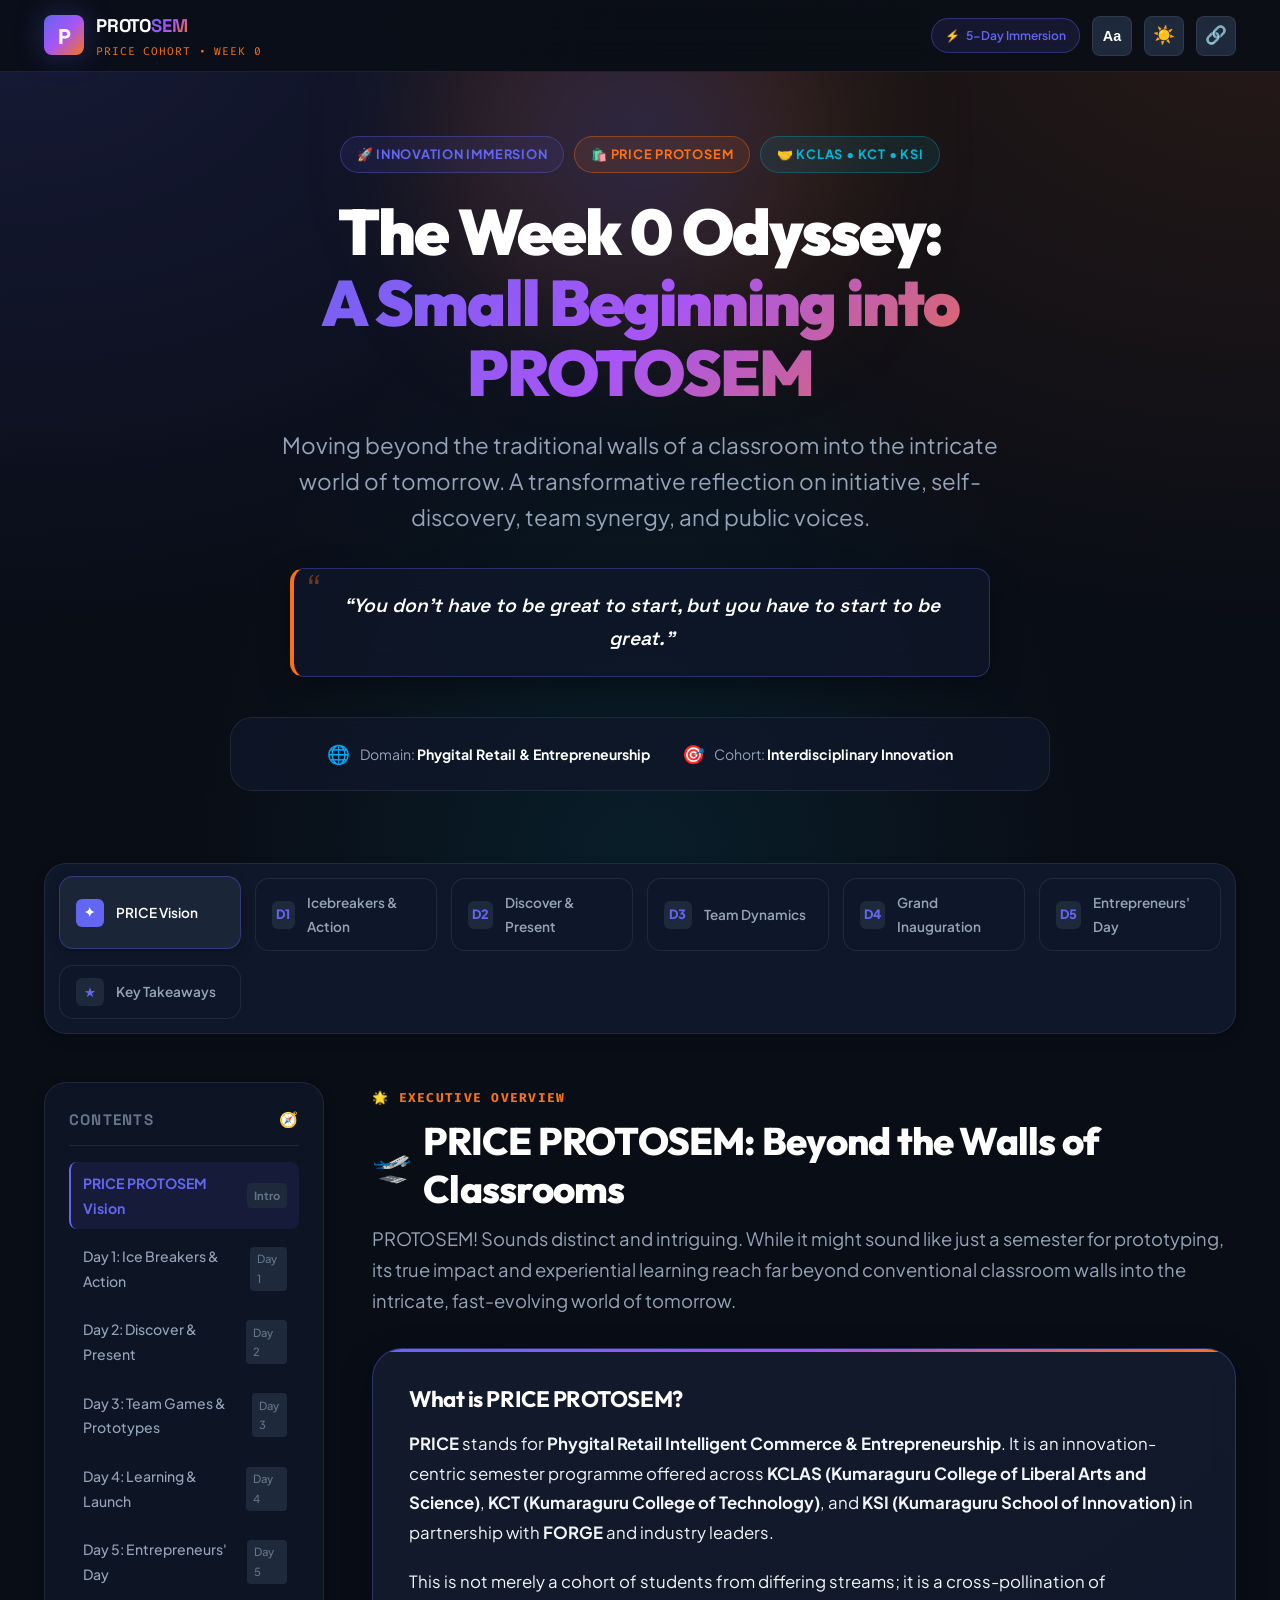
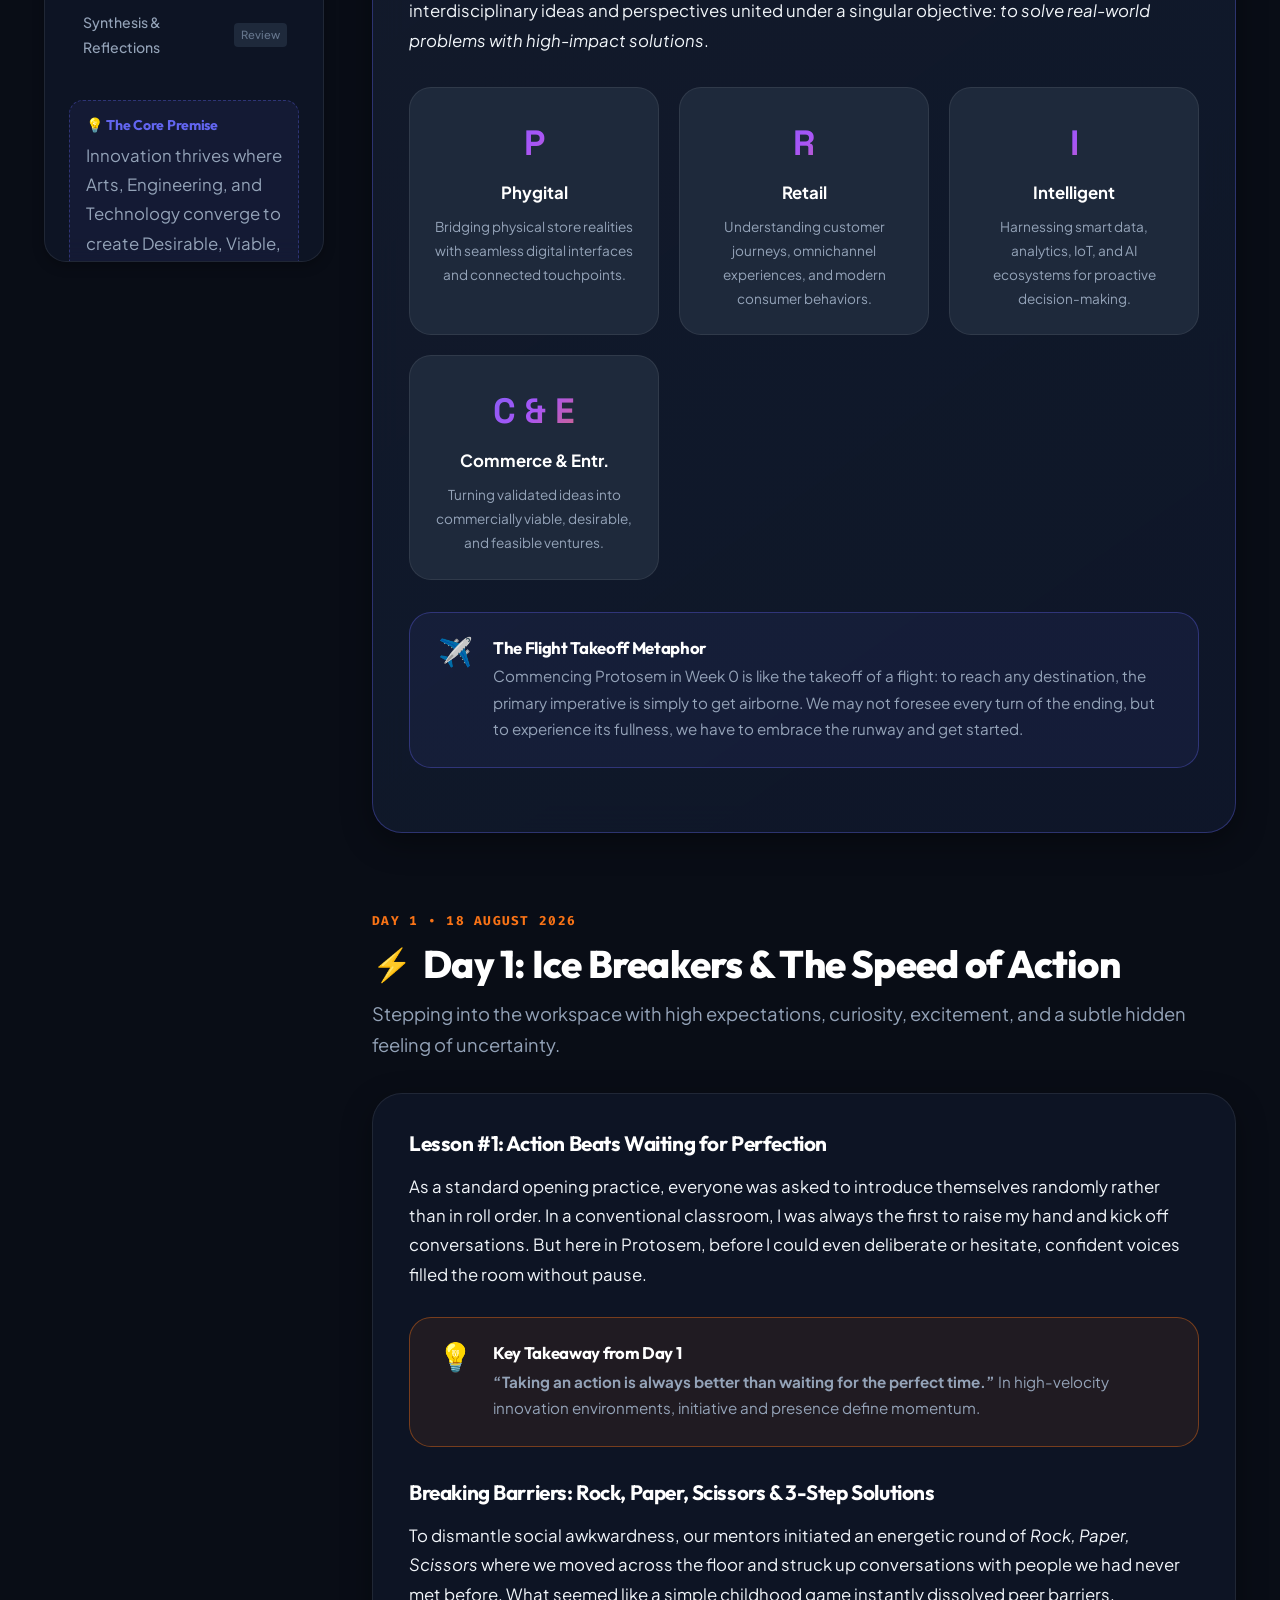
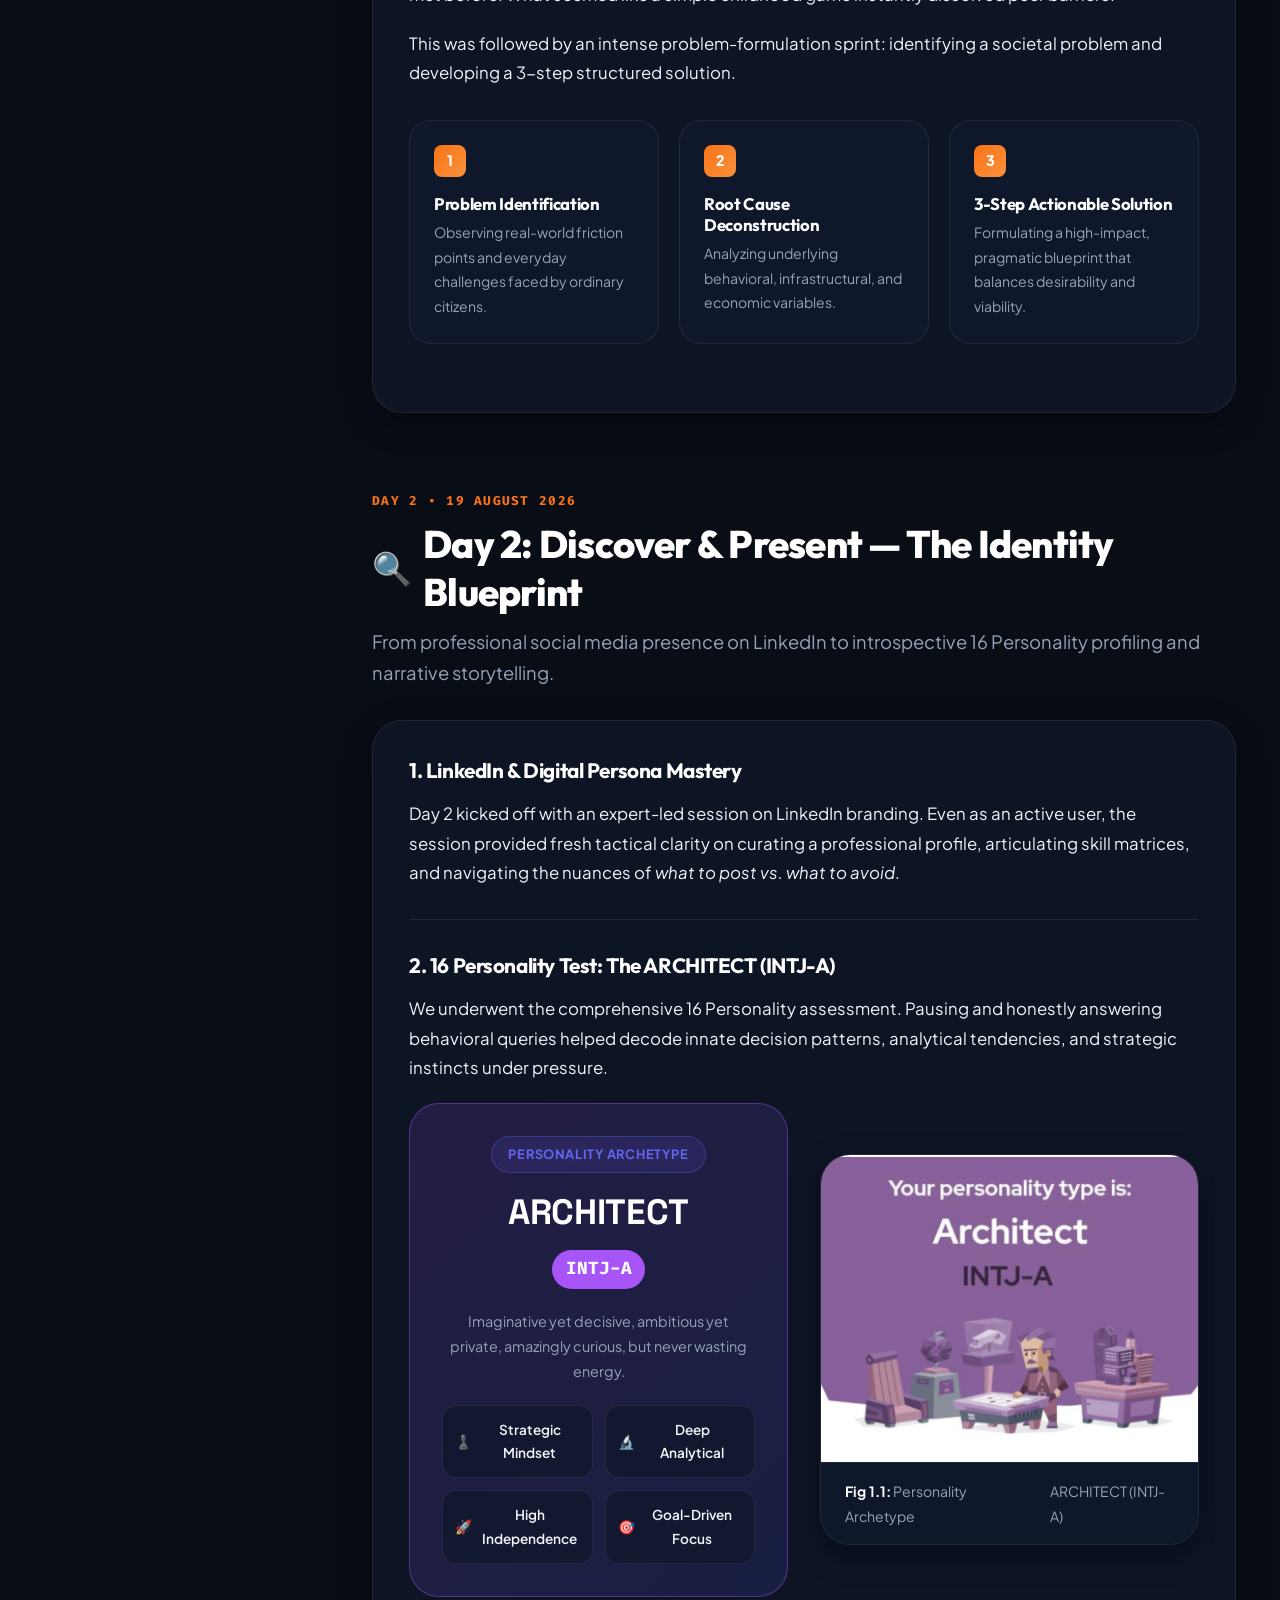
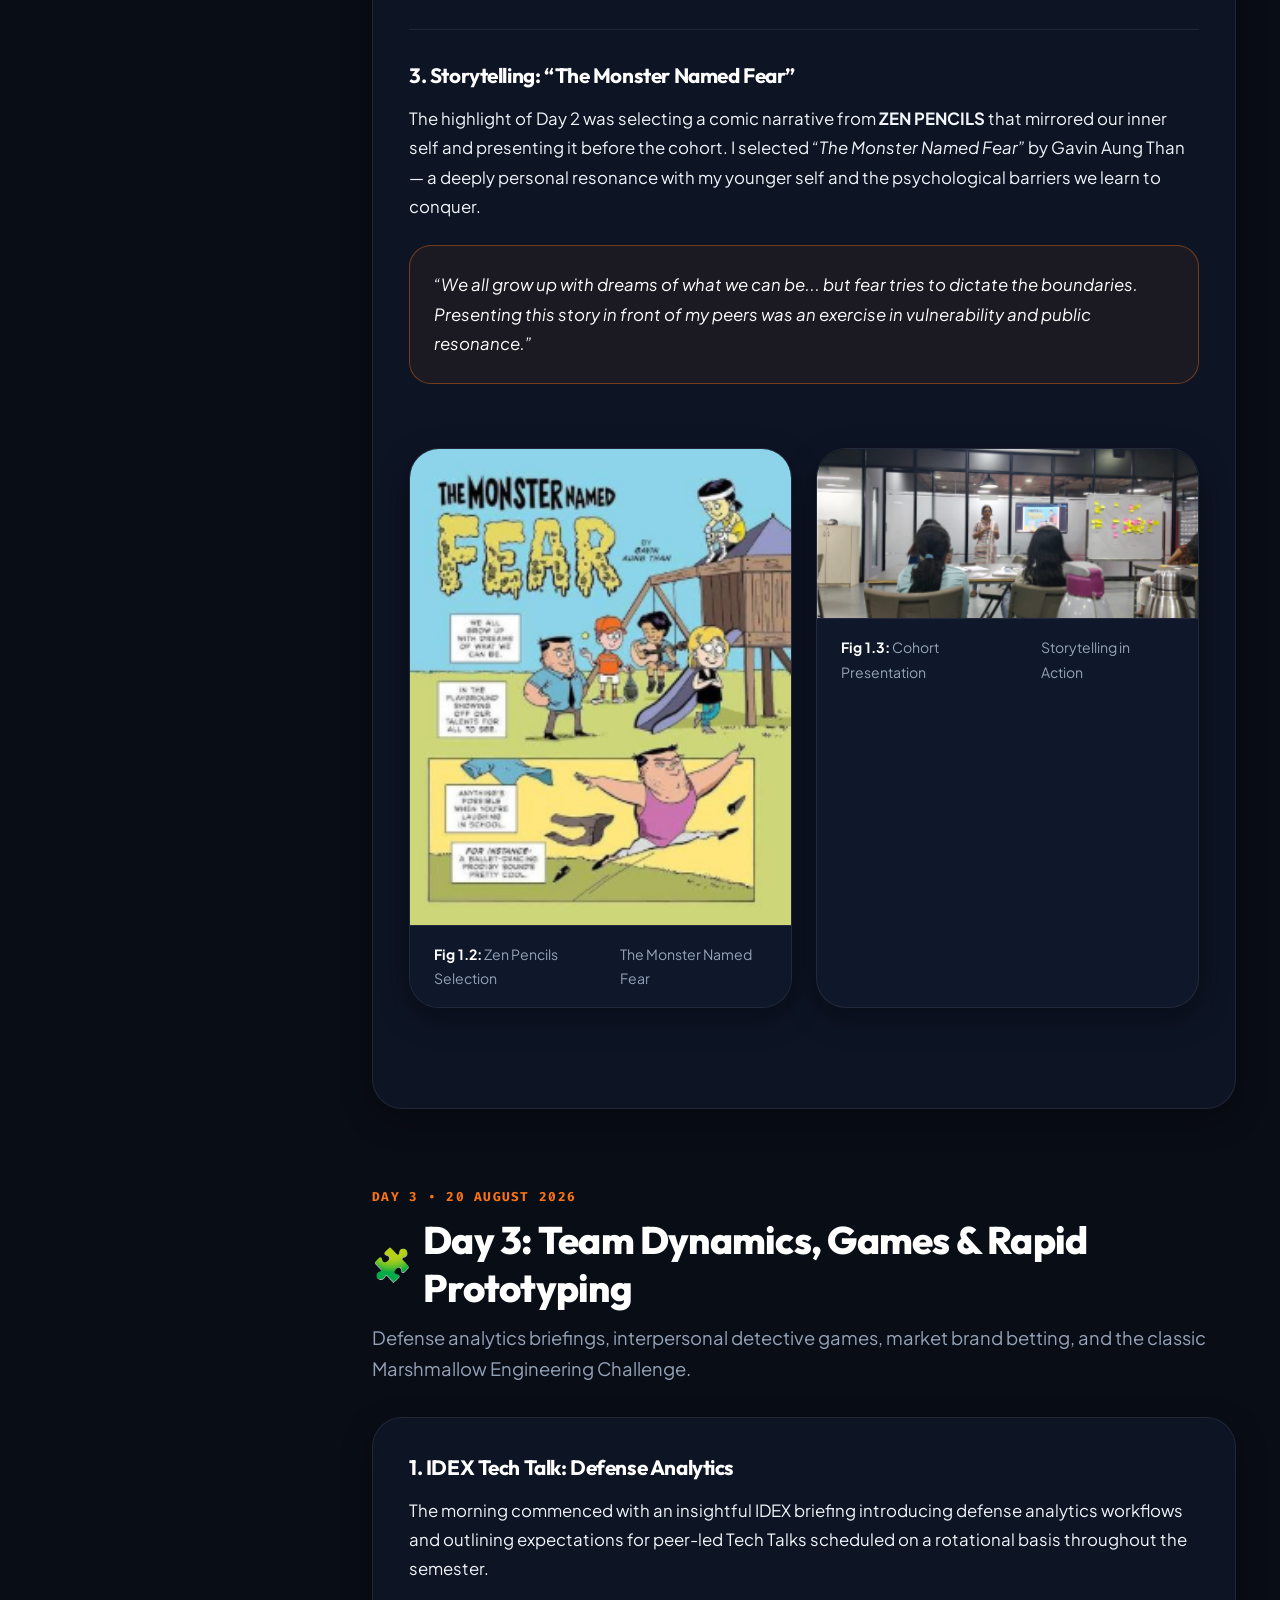
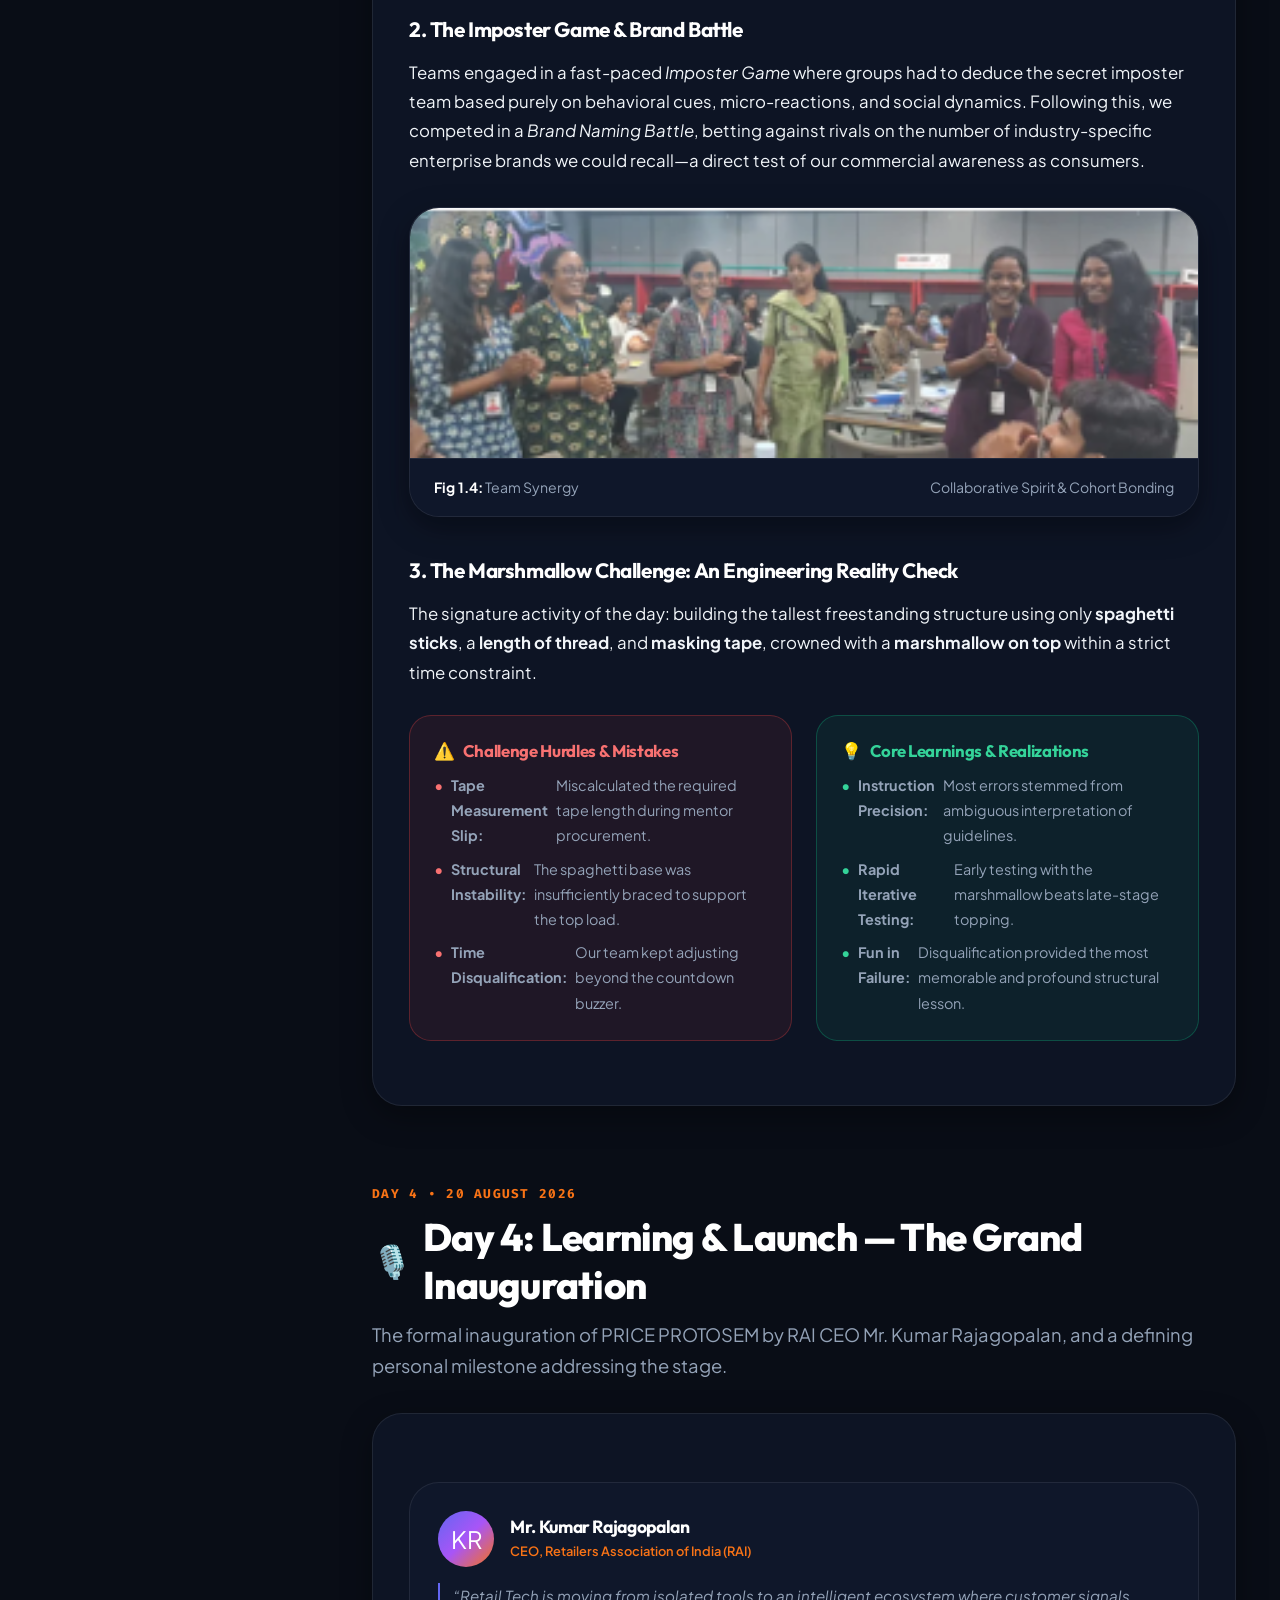
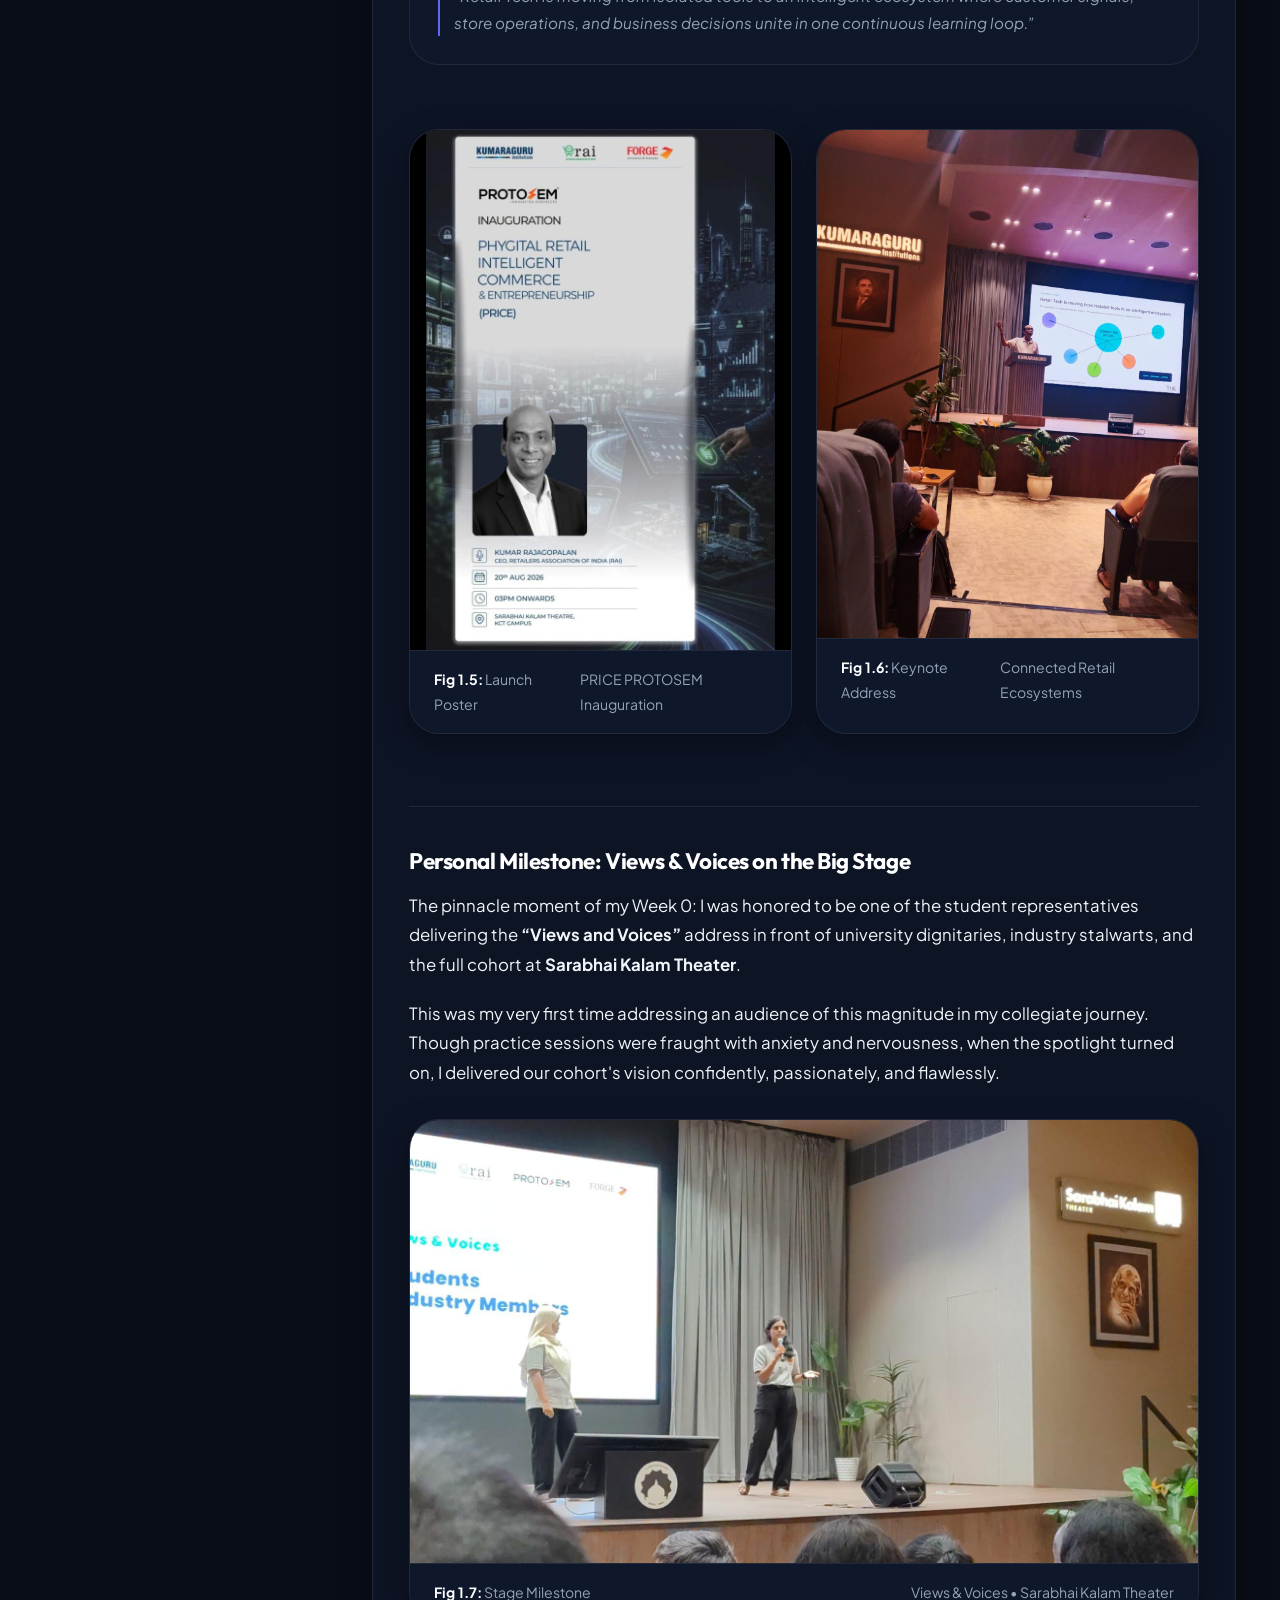
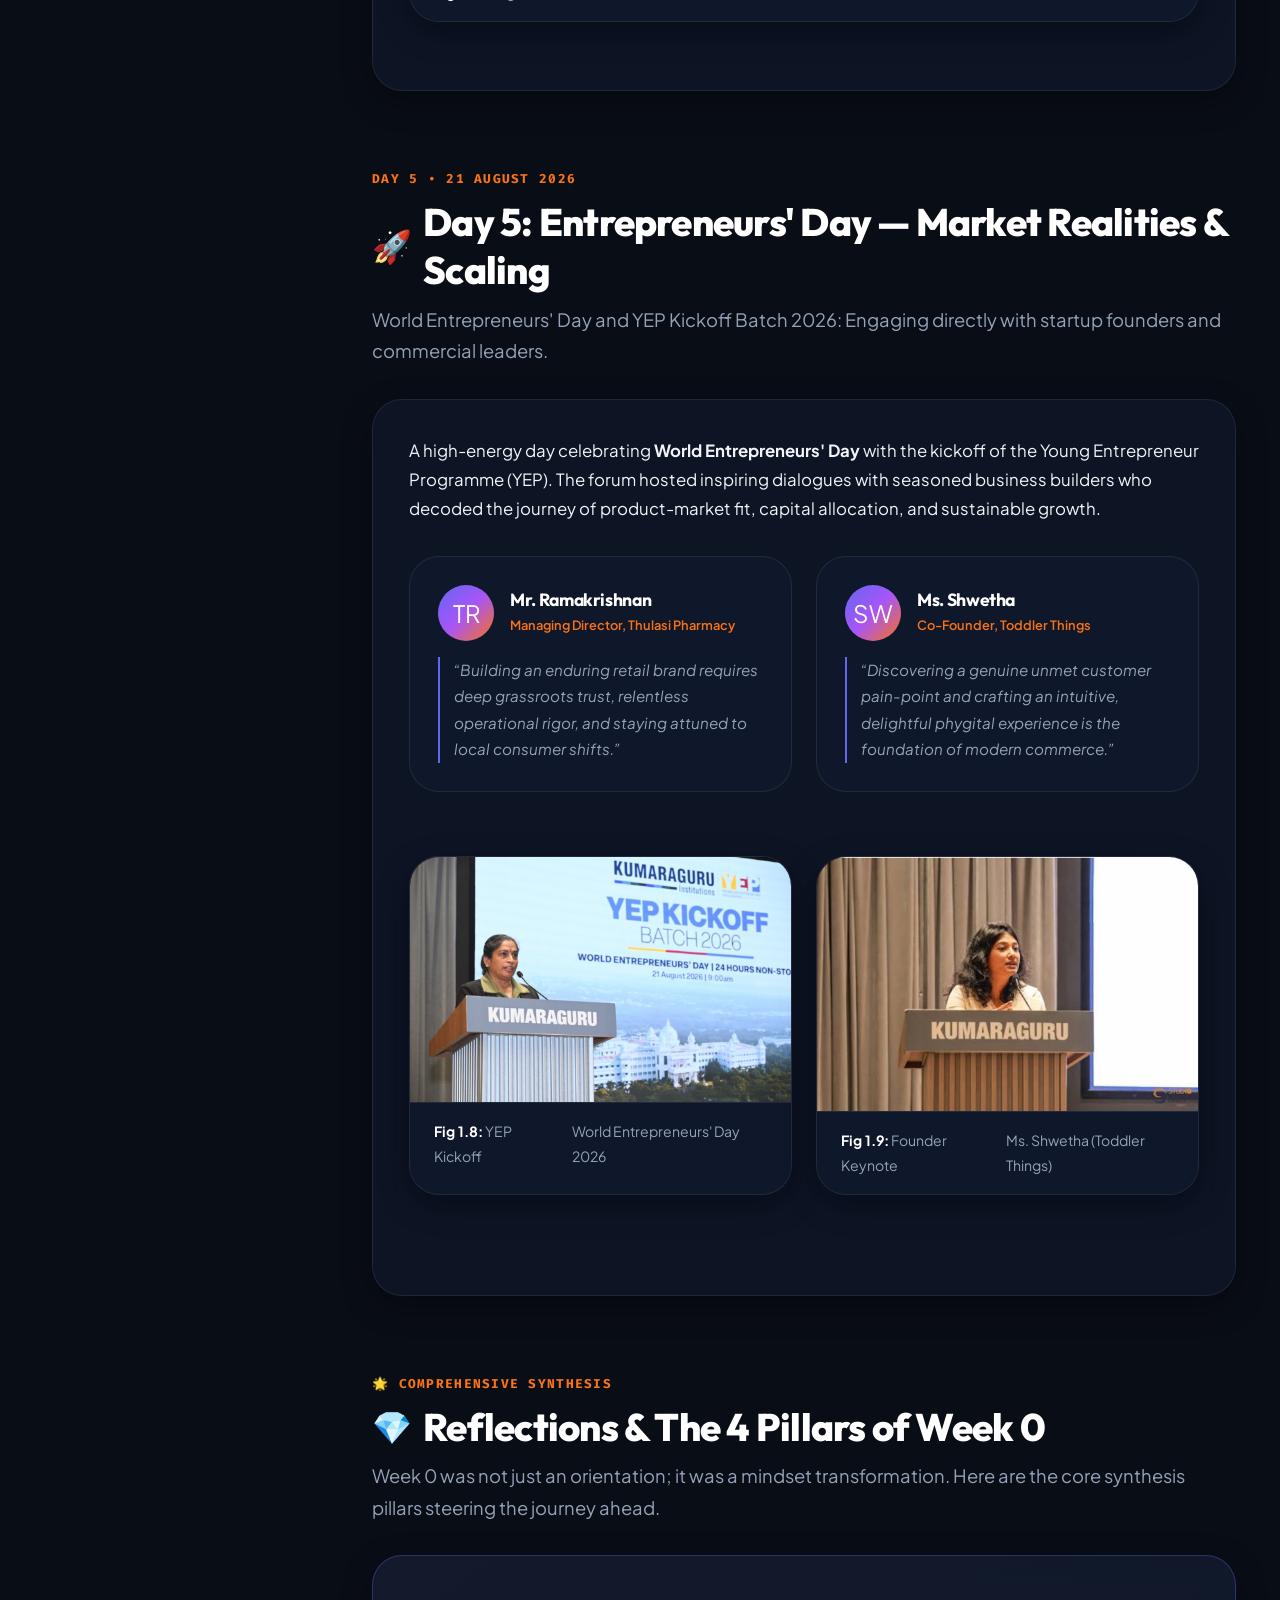
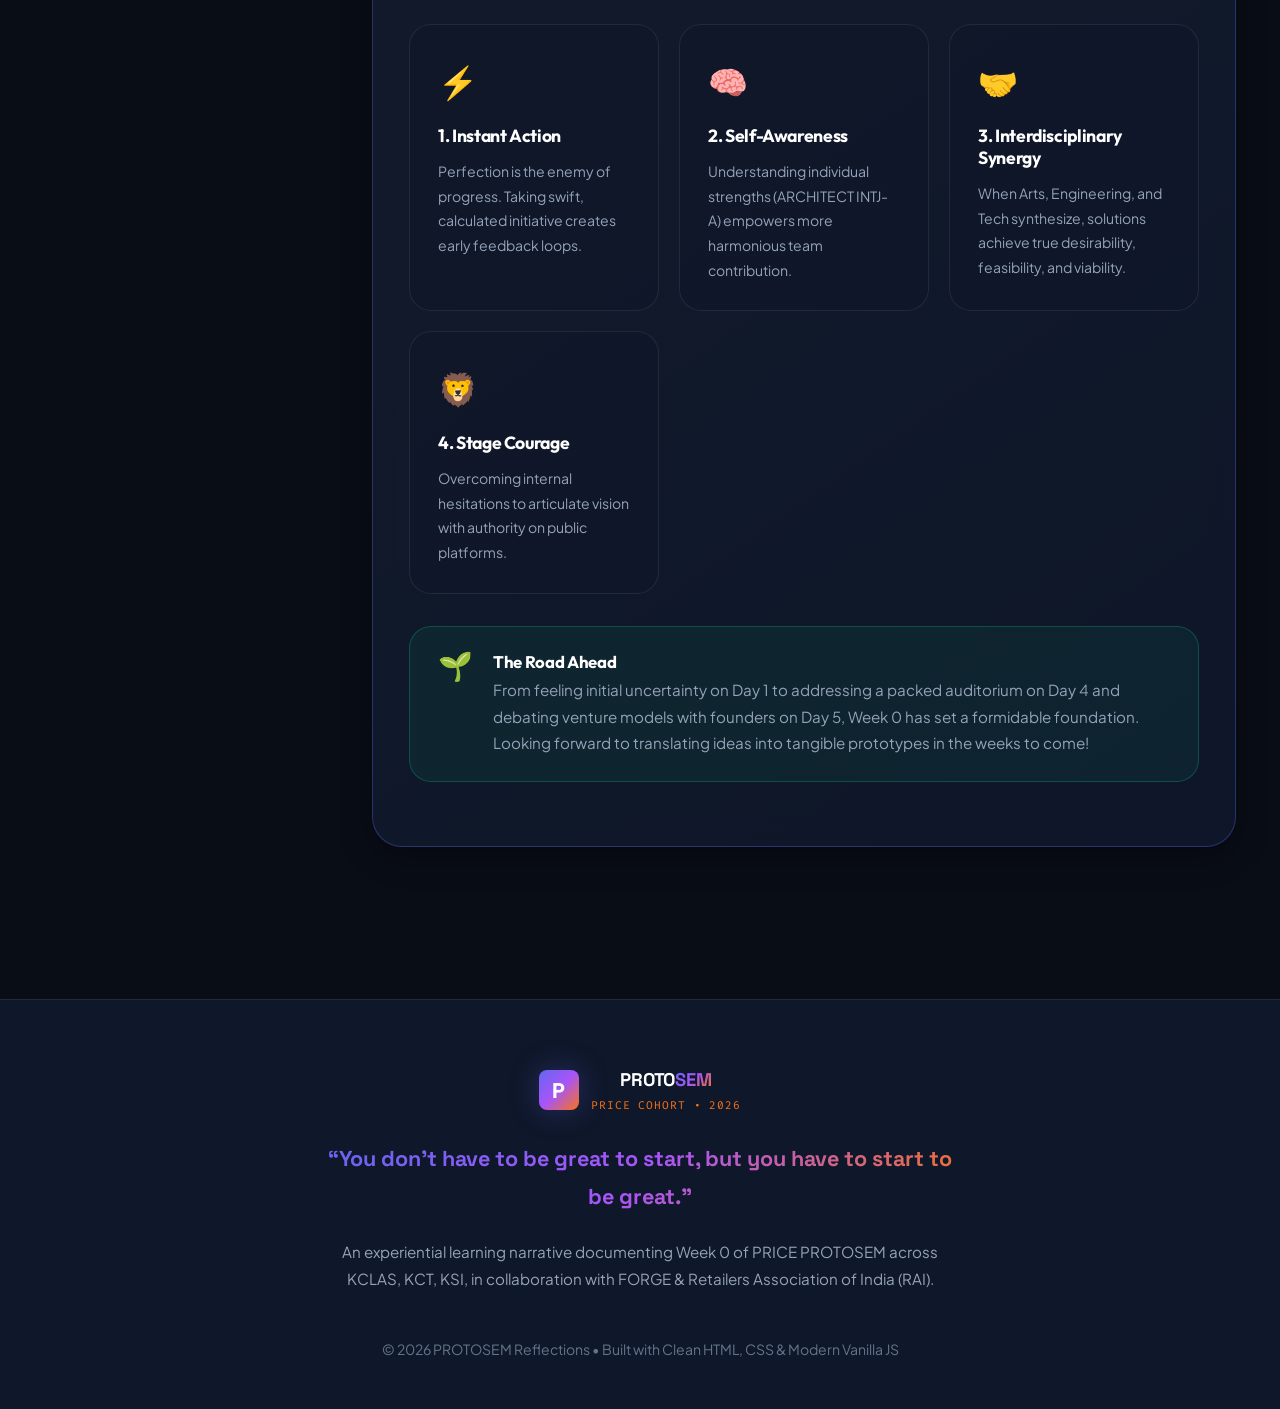
==== commit c6c0ed02: "fix: remove read time and venue from front page meta bar" ====
--- a/blogs/week0/index.html
+++ b/blogs/week0/index.html
@@ -81,14 +81,6 @@
       </div>
 
       <div class="meta-stats-bar">
-        <div class="meta-item">
-          <span class="meta-icon">⏱️</span>
-          <span>Read Time: <strong>5 Mins</strong></span>
-        </div>
-        <div class="meta-item">
-          <span class="meta-icon">📍</span>
-          <span>Venue: <strong>KCT Campus / Sarabhai Kalam Theater</strong></span>
-        </div>
         <div class="meta-item">
           <span class="meta-icon">🌐</span>
           <span>Domain: <strong>Phygital Retail &amp; Entrepreneurship</strong></span>
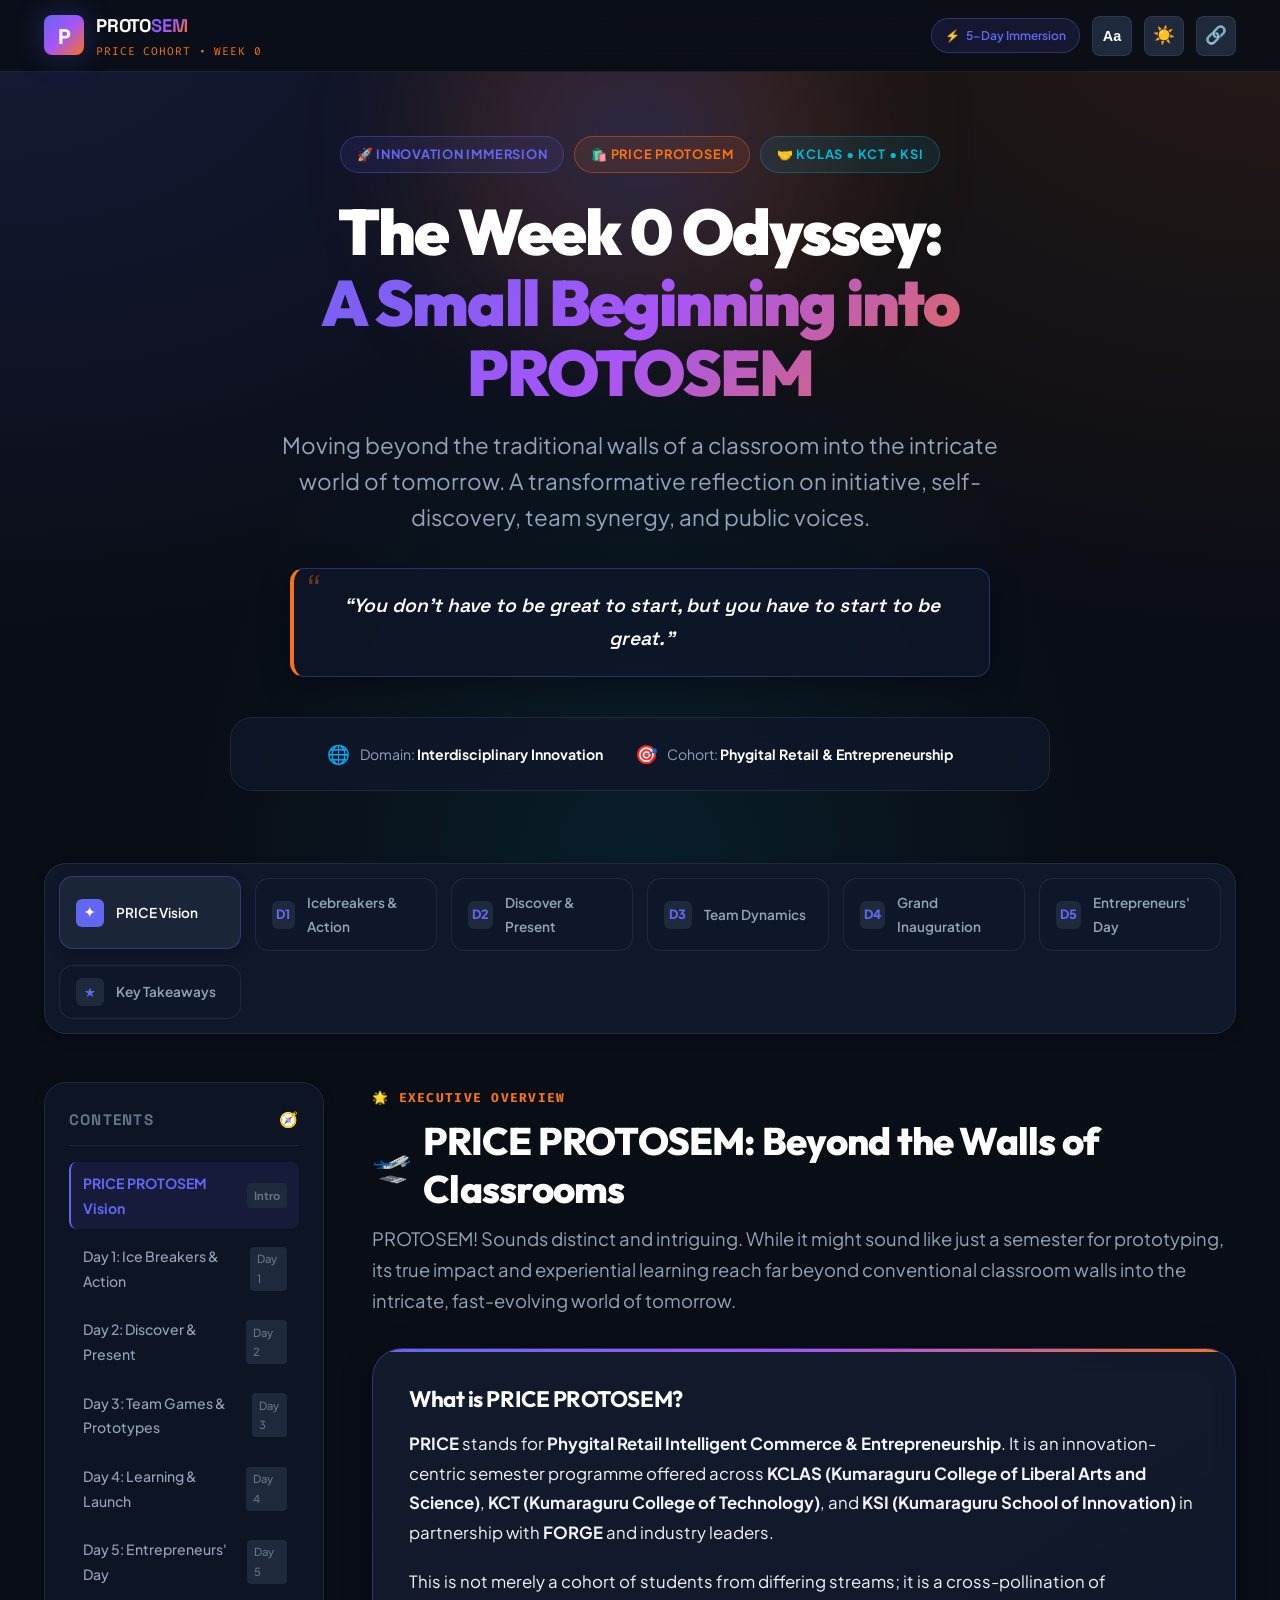
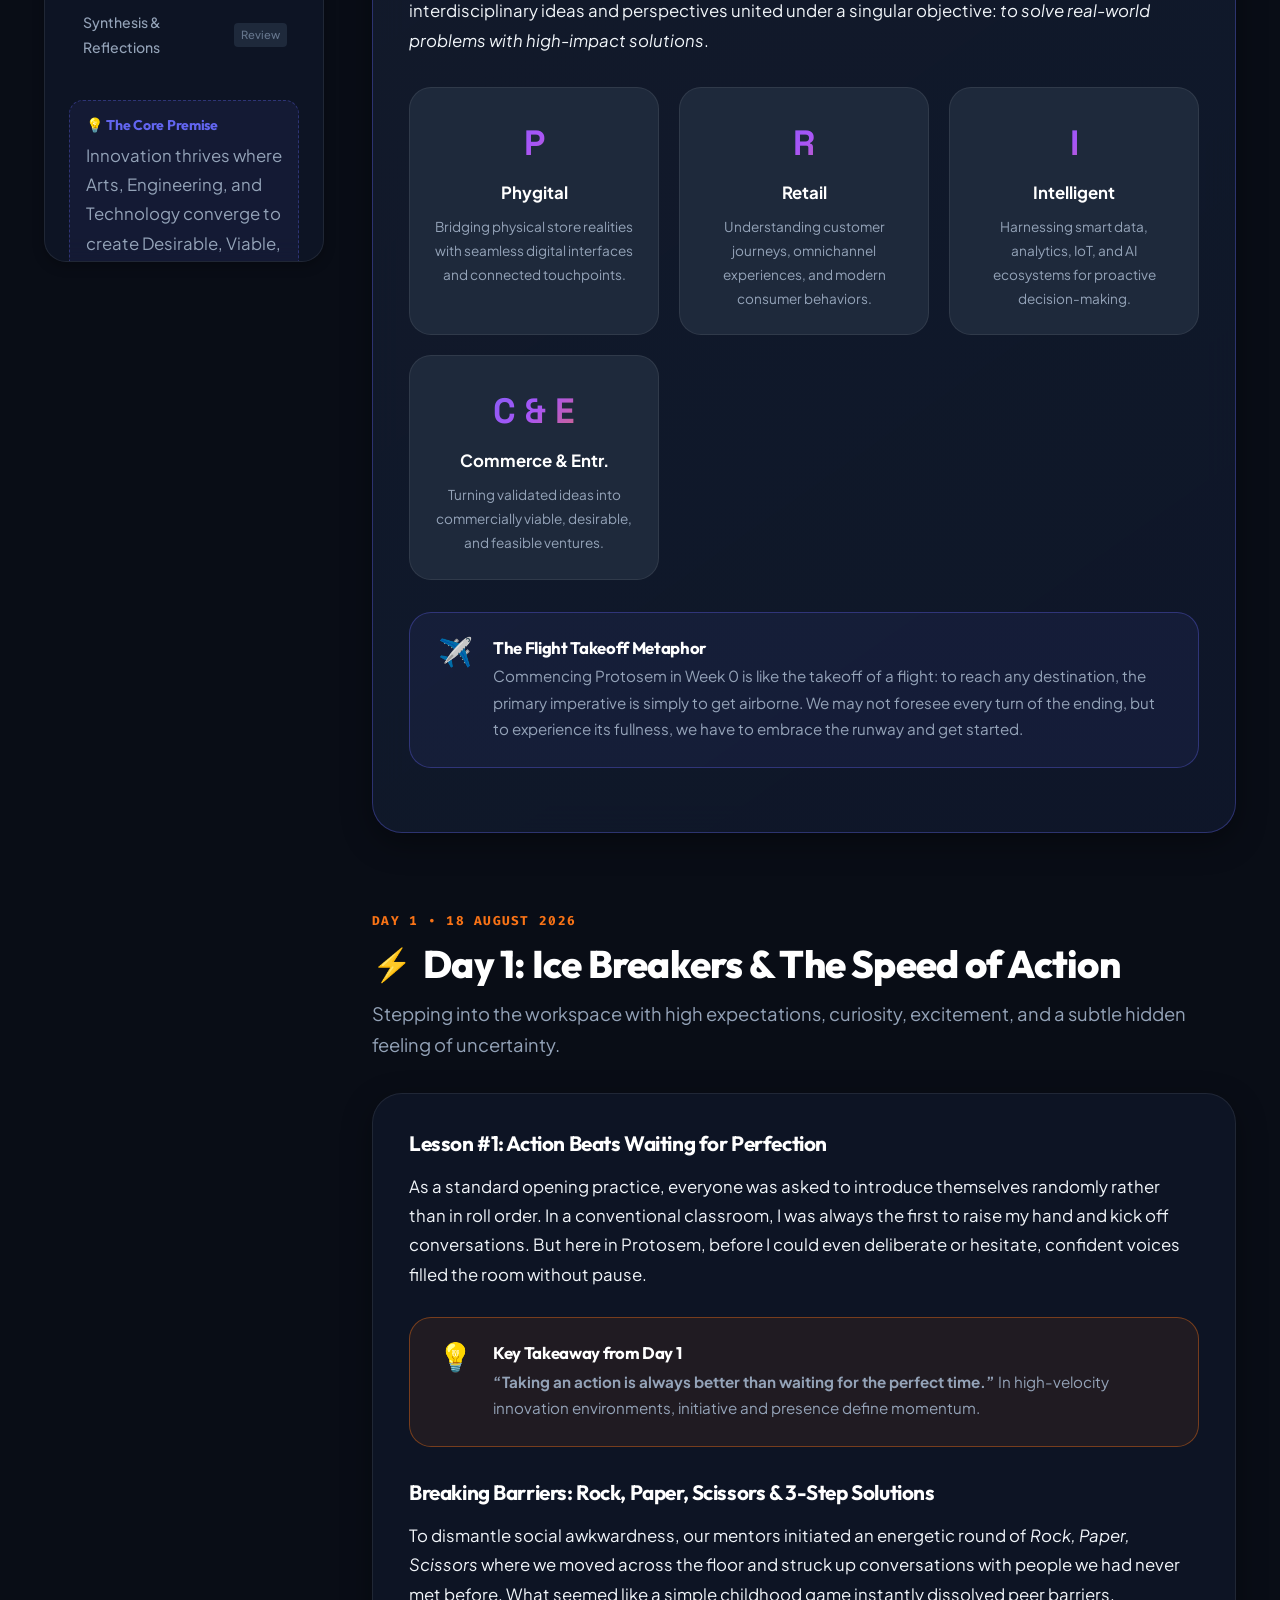
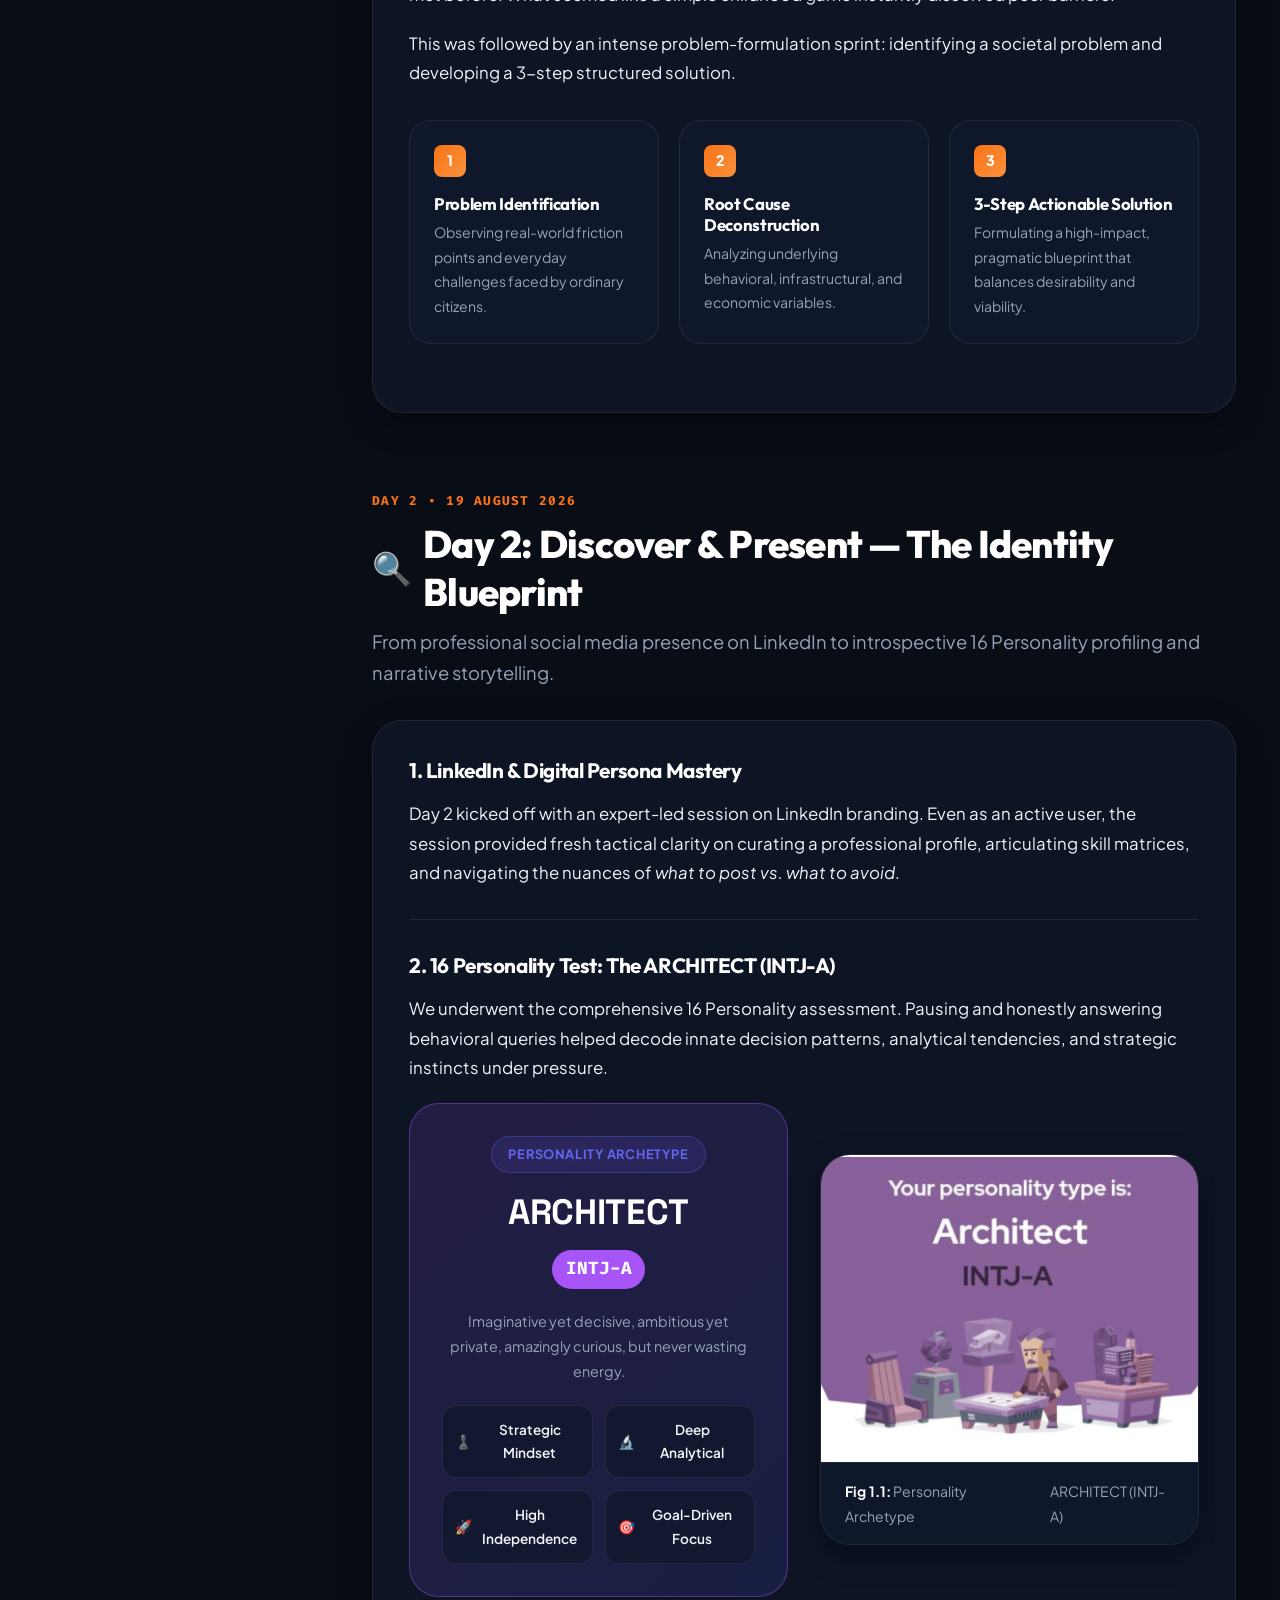
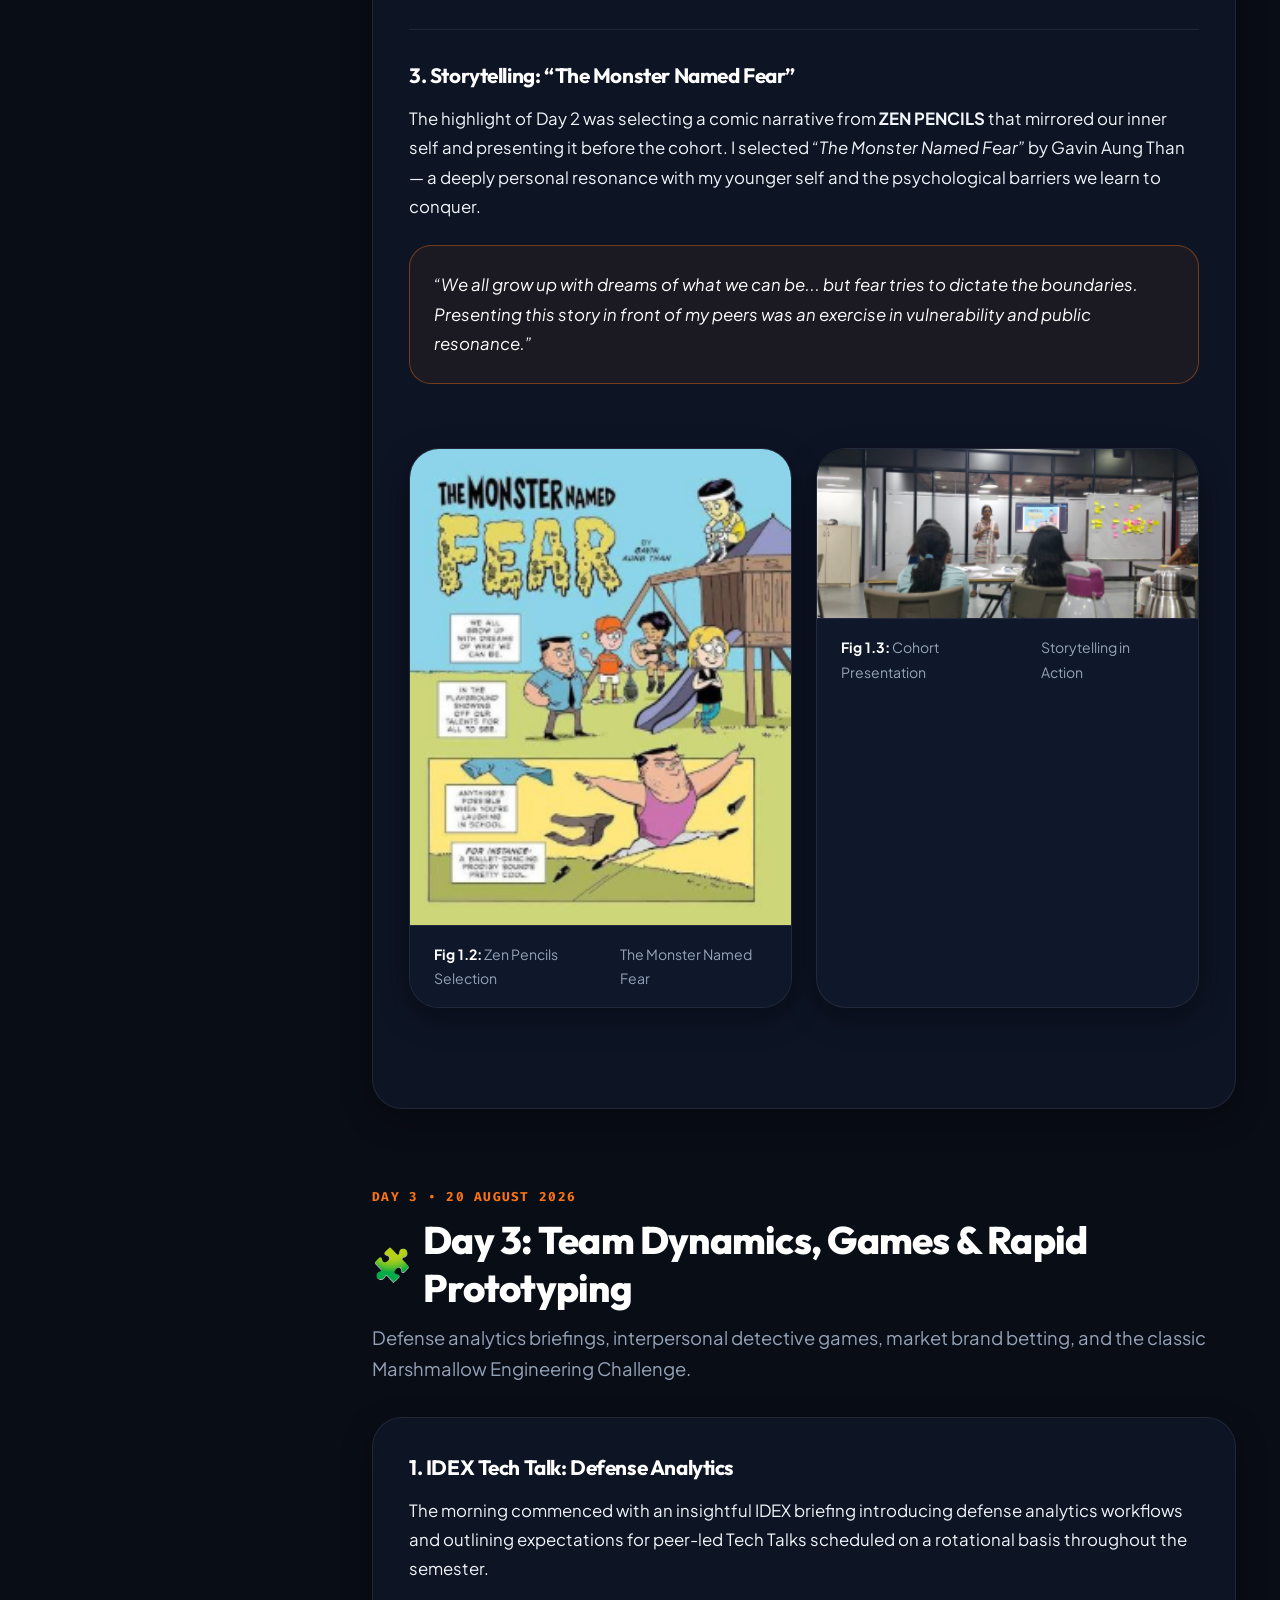
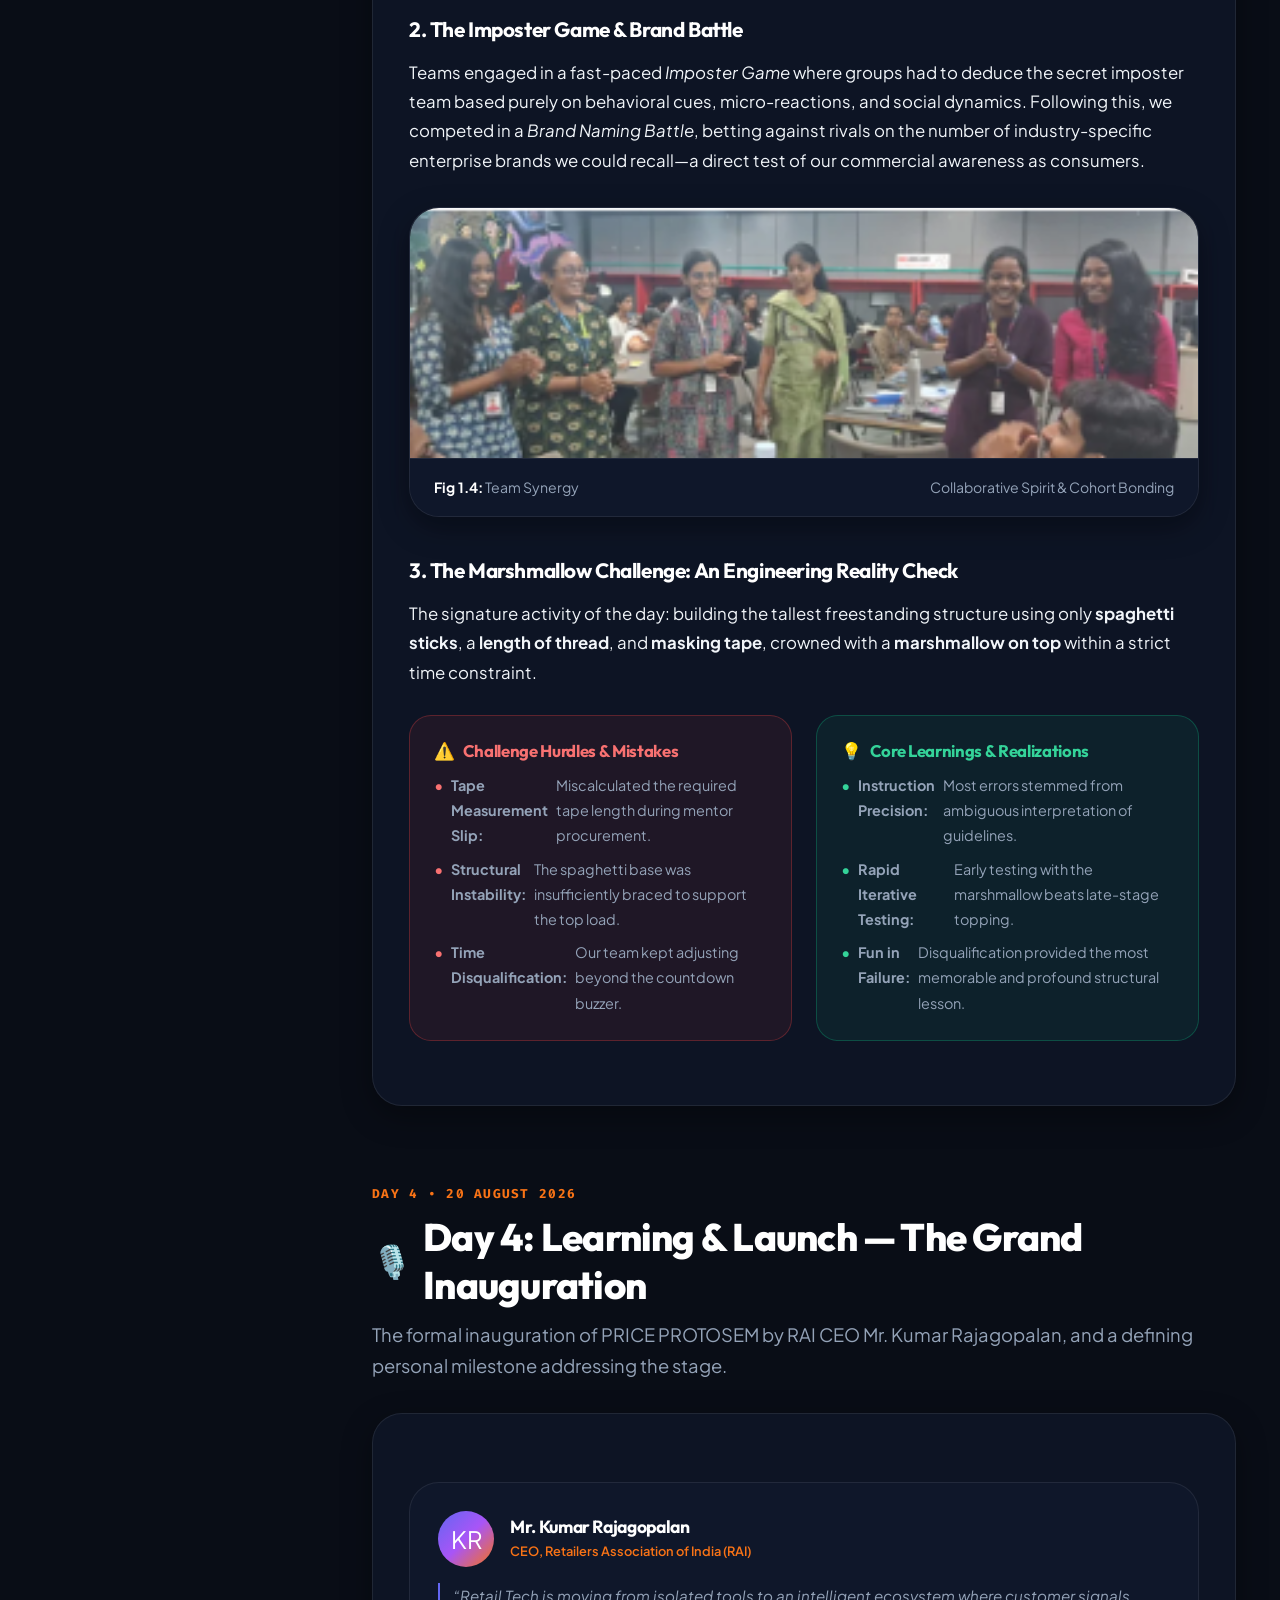
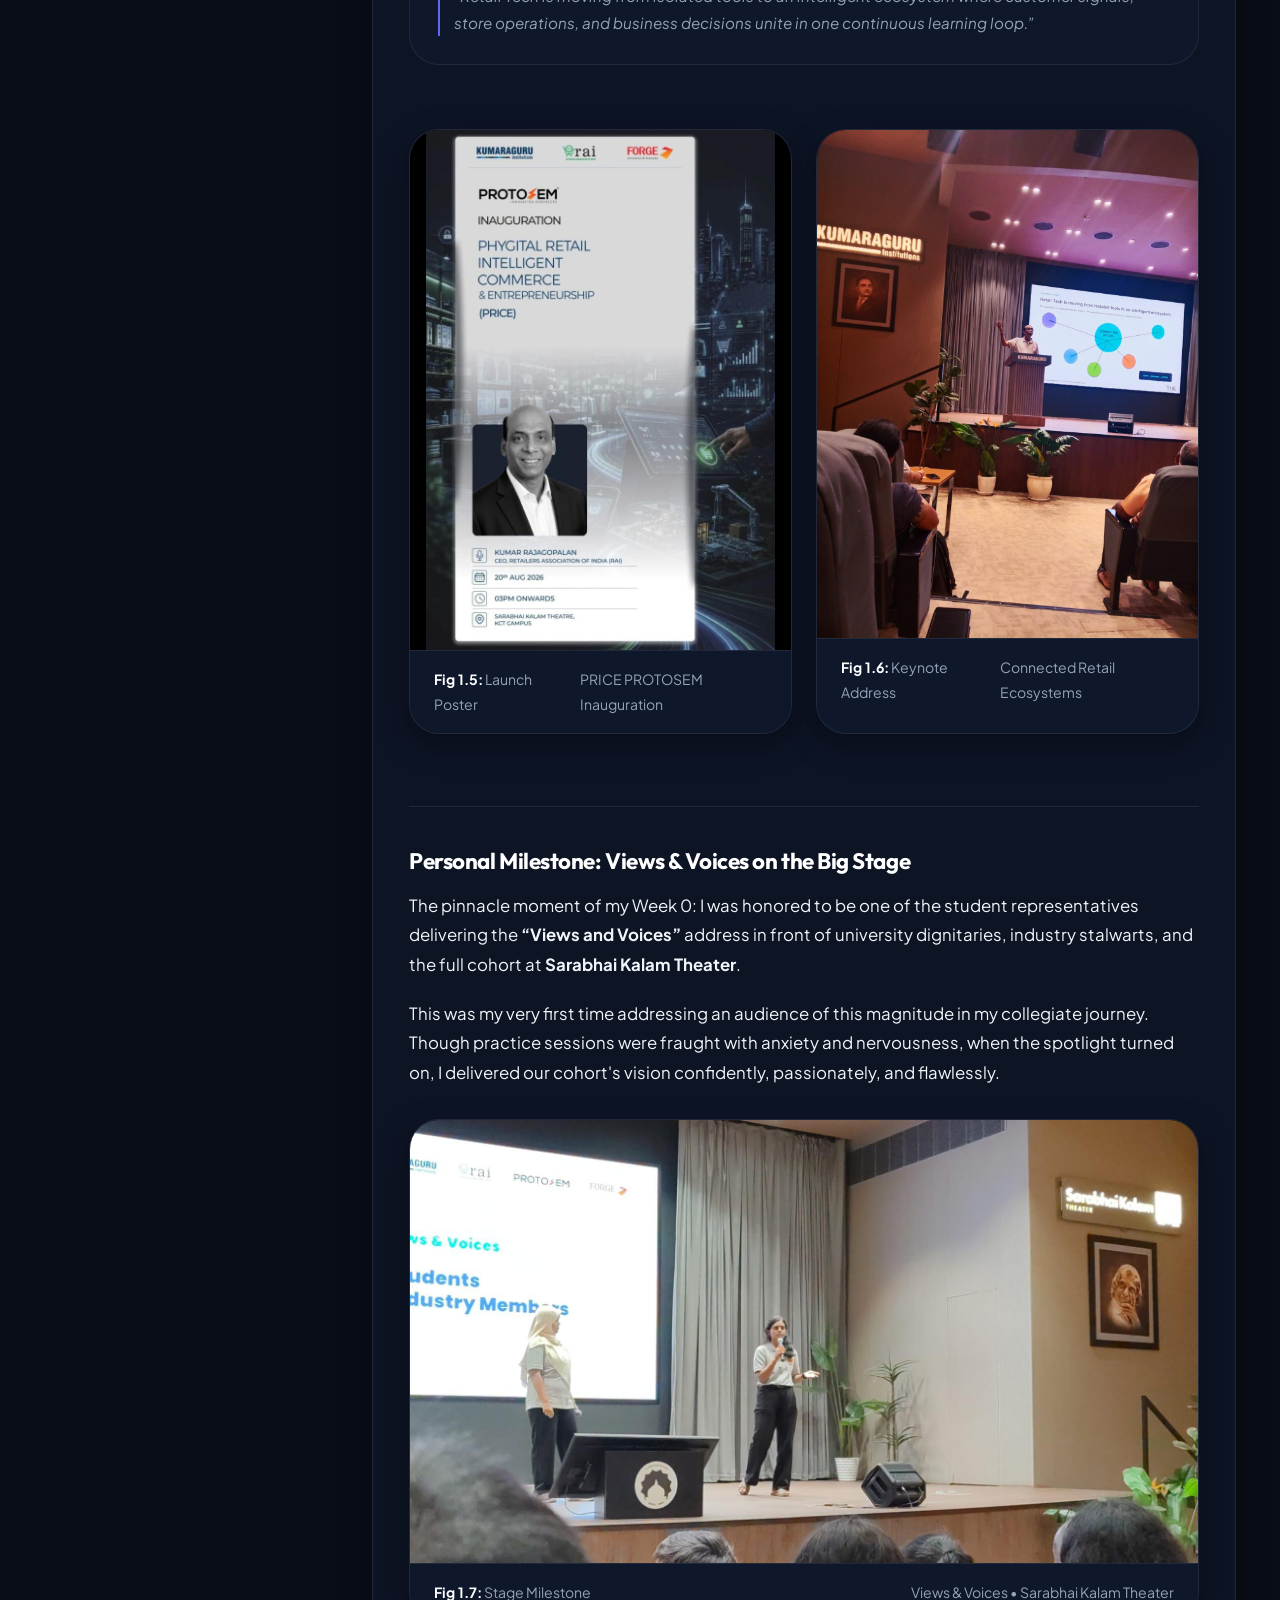
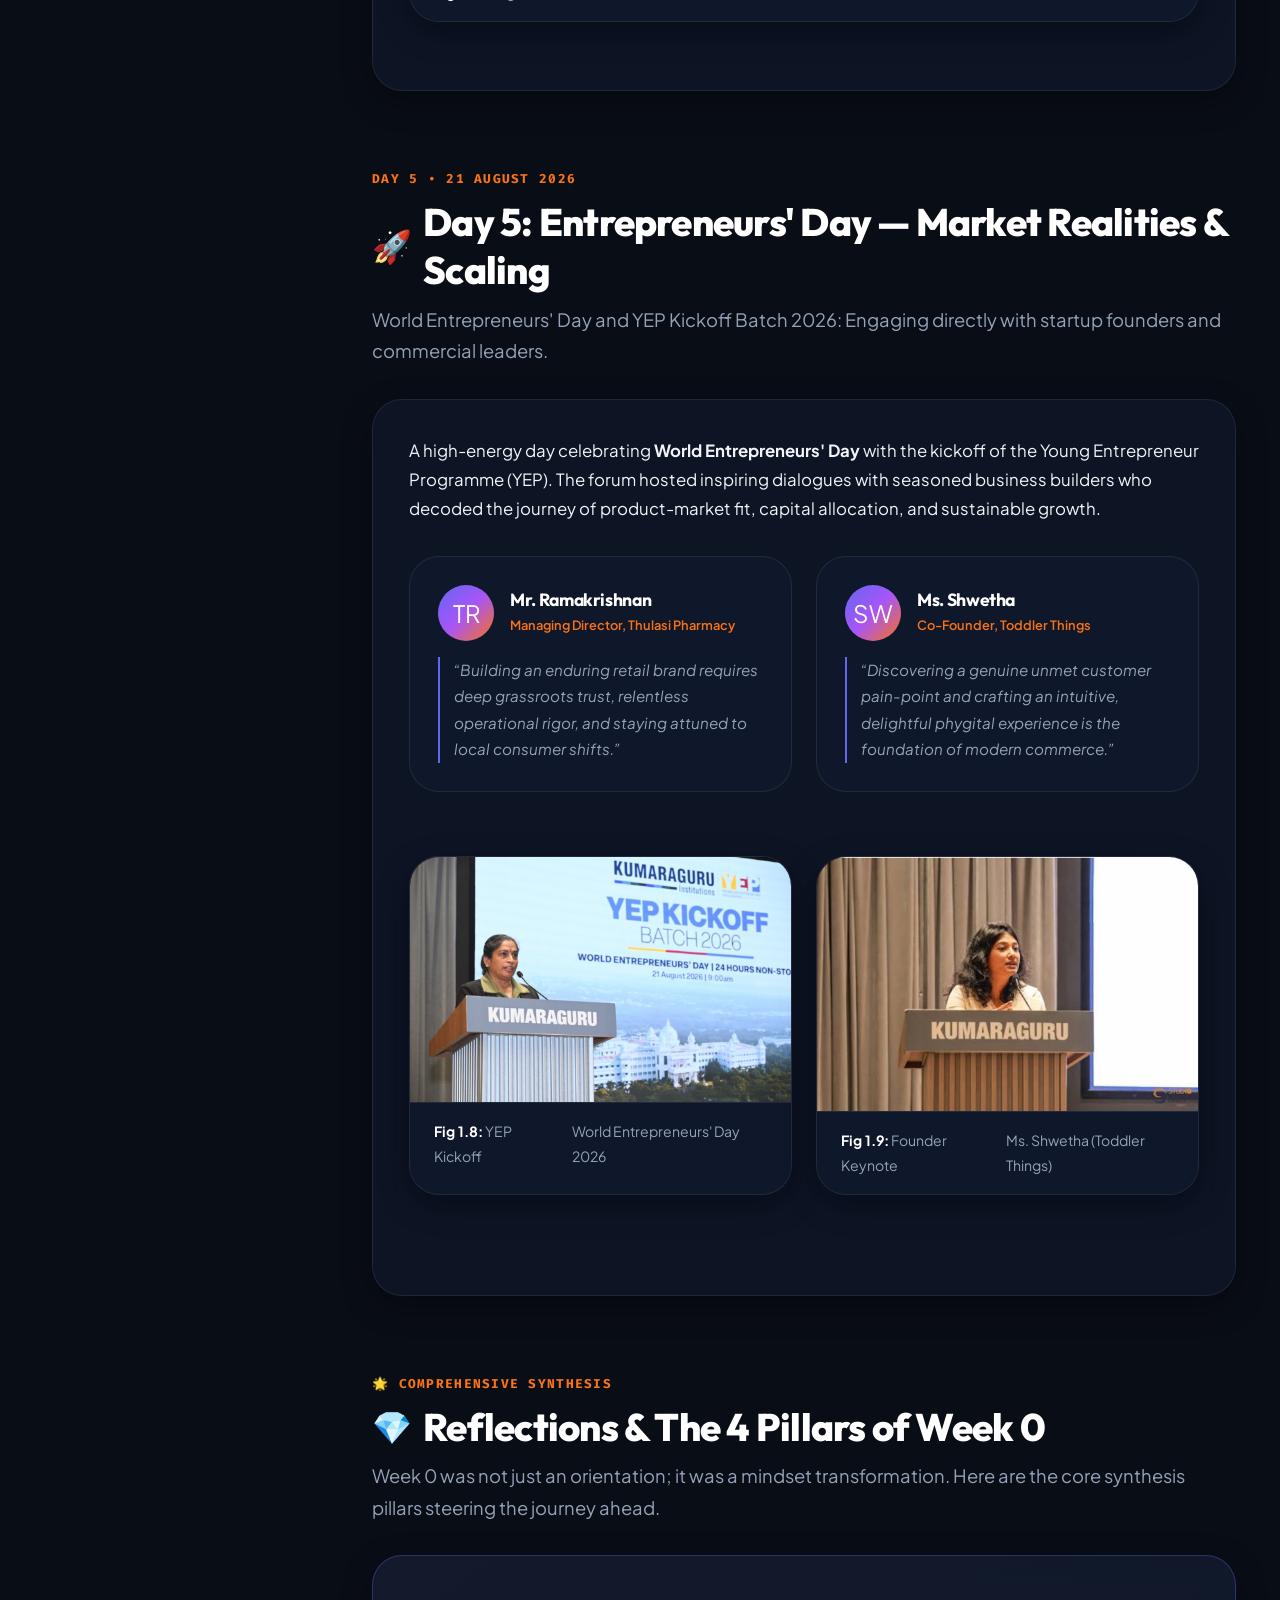
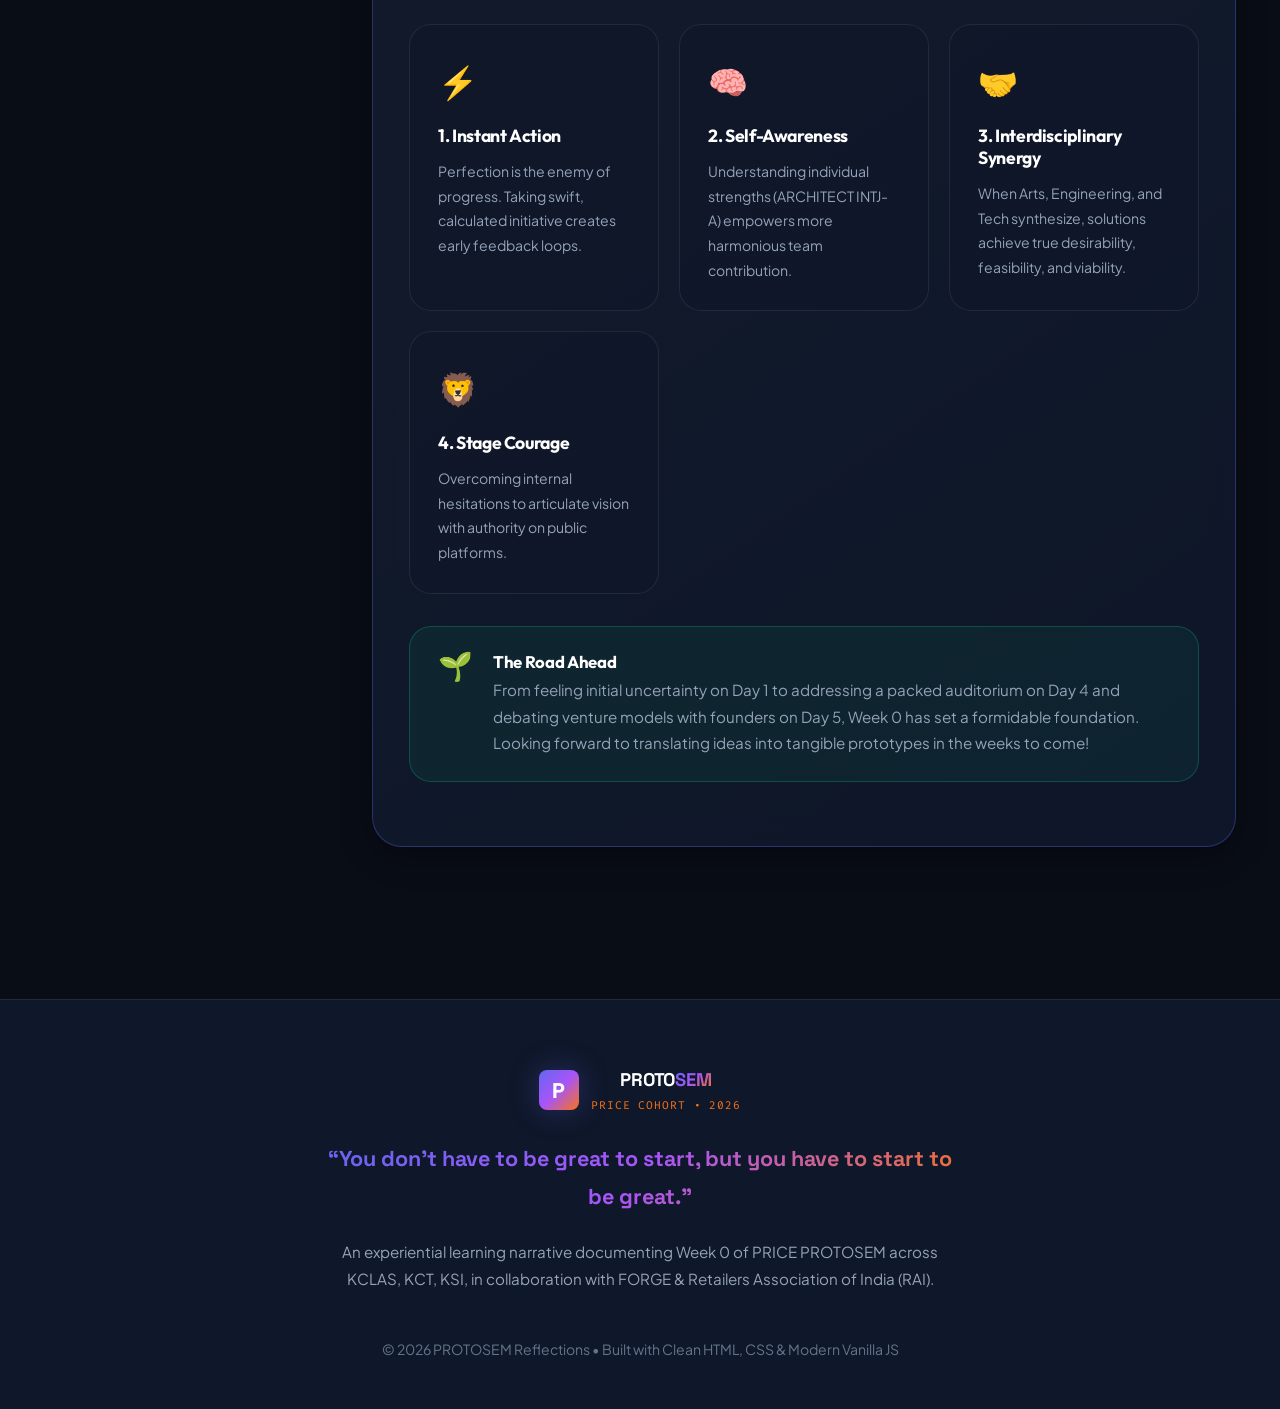
==== commit a7d12a4f: "fix: swap domain and cohort labels in hero meta bar" ====
--- a/blogs/week0/index.html
+++ b/blogs/week0/index.html
@@ -83,11 +83,11 @@
       <div class="meta-stats-bar">
         <div class="meta-item">
           <span class="meta-icon">🌐</span>
-          <span>Domain: <strong>Phygital Retail &amp; Entrepreneurship</strong></span>
+          <span>Domain: <strong>Interdisciplinary Innovation</strong></span>
         </div>
         <div class="meta-item">
           <span class="meta-icon">🎯</span>
-          <span>Cohort: <strong>Interdisciplinary Innovation</strong></span>
+          <span>Cohort: <strong>Phygital Retail &amp; Entrepreneurship</strong></span>
         </div>
       </div>
 
